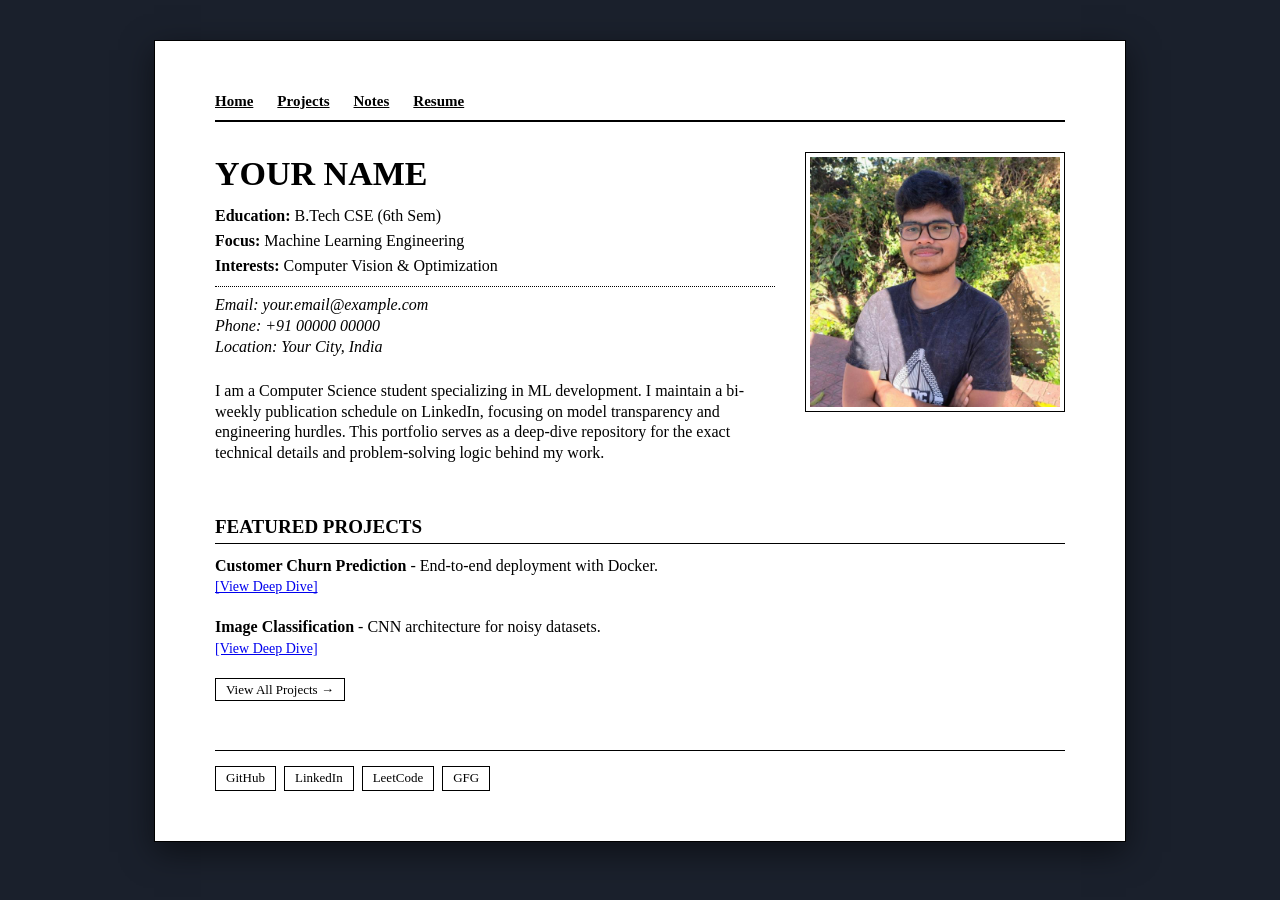
==== index.html @ b0c07762 "Fresh start for academic portfolio" ====
<!DOCTYPE html>
<html lang="en">
<head>
    <meta charset="UTF-8">
    <title>ML Portfolio | Your Name</title>
    <link rel="stylesheet" href="css/style.css">
</head>
<body>
    <div class="page-container">
        <nav>
            <a href="index.html">Home</a>
            <a href="projects.html">Projects</a>
            <a href="notes.html">Notes</a>
            <a href="resume/resume.pdf">Resume</a>
        </nav>

        <header>
            <div class="details-left">
                <h1>Your Name</h1>
                <div class="info-item"><strong>Education:</strong> B.Tech CSE (6th Sem)</div>
                <div class="info-item"><strong>Focus:</strong> Machine Learning Engineering</div>
                <div class="info-item"><strong>Interests:</strong> Computer Vision & Optimization</div>
                
                <div class="contact-info">
                    Email: your.email@example.com <br>
                    Phone: +91 00000 00000 <br>
                    Location: Your City, India
                </div>

                <p class="summary-text">
                    I am a Computer Science student specializing in ML development. I maintain a bi-weekly publication schedule on LinkedIn, focusing on model transparency and engineering hurdles. This portfolio serves as a deep-dive repository for the exact technical details and problem-solving logic behind my work.
                </p>
            </div>
            <img src="images/profile.jpeg" alt="Profile Photo" class="profile-photo">
        </header>

        <section>
            <h2>Featured Projects</h2>
            <div class="project-item">
                <strong>Customer Churn Prediction</strong> - End-to-end deployment with Docker.
                <br><a href="projects/churn.html" style="font-size: 14px;">[View Deep Dive]</a>
            </div>
            <div class="project-item">
                <strong>Image Classification</strong> - CNN architecture for noisy datasets.
                <br><a href="projects/image-cv.html" style="font-size: 14px;">[View Deep Dive]</a>
            </div>
            <a href="projects.html" class="btn">View All Projects →</a>
        </section>

        <footer>
            <a href="#" class="btn">GitHub</a>
            <a href="#" class="btn">LinkedIn</a>
            <a href="#" class="btn">LeetCode</a>
            <a href="#" class="btn">GFG</a>
        </footer>
    </div>
</body>
</html>
---- css/style.css ----
/* --- Academic Documentation Stylesheet --- */
body {
    background-color: #1a202c; /* Slate Navy */
    font-family: "Times New Roman", Times, serif;
    color: #000;
    margin: 0;
    padding: 40px 10px;
    line-height: 1.3;
}

.page-container {
    max-width: 850px;
    margin: 0 auto;
    background-color: #fff; /* The White Paper */
    padding: 50px 60px;
    border: 1px solid #000;
    box-shadow: 0 10px 30px rgba(0,0,0,0.5);
}

/* Navigation */
nav {
    margin-bottom: 30px;
    border-bottom: 2px solid #000;
    padding-bottom: 8px;
}

nav a {
    color: #000;
    text-decoration: underline;
    margin-right: 20px;
    font-weight: bold;
    font-size: 15px;
}

/* Header & Profile */
header {
    display: flex;
    justify-content: space-between;
    align-items: flex-start;
    margin-bottom: 25px;
}

.details-left { flex: 1; padding-right: 30px; }

.details-left h1 {
    font-size: 34px;
    margin: 0 0 10px 0;
    text-transform: uppercase;
}

.info-item { font-size: 16px; margin-bottom: 4px; }

.contact-info {
    margin-top: 10px;
    padding: 8px 0;
    border-top: 1px dotted #000;
    font-style: italic;
}

.summary-text {
    margin-top: 15px;
    font-size: 16px;
    text-align: left;
}

.profile-photo {
    width: 250px;
    height: auto;
    border: 1px solid #000;
    padding: 4px;
    background: #fff;
}

/* Sections */
h2 {
    font-size: 19px;
    font-weight: bold;
    text-transform: uppercase;
    border-bottom: 1px solid #000;
    margin: 35px 0 12px 0;
    padding-bottom: 3px;
}

/* Lists & Grids */
.project-list, .foundation-links {
    list-style: square;
    padding-left: 20px;
}

.project-item { margin-bottom: 20px; }

.foundations-grid {
    display: grid;
    grid-template-columns: 1fr 1fr;
    gap: 25px;
}

.foundation-category h3 {
    font-size: 16px;
    margin: 0 0 8px 0;
    text-decoration: underline;
}

/* Footer Buttons */
footer {
    margin-top: 50px;
    padding-top: 15px;
    border-top: 1px solid #000;
    display: flex;
    flex-wrap: wrap;
    gap: 8px;
}

.btn {
    padding: 3px 10px;
    border: 1px solid #000;
    text-decoration: none;
    color: #000;
    font-size: 13px;
    background: #fff;
}

.btn:hover { background: #000; color: #fff; }

/* Note Specifics */
.note-header { display: flex; justify-content: space-between; align-items: baseline; }
.math-block { background: #f4f4f4; padding: 15px; border-left: 3px solid #000; margin: 20px 0; }

@media (max-width: 700px) {
    header { flex-direction: column-reverse; }
    .profile-photo { width: 100%; margin: 0 0 20px 0; }
    .foundations-grid { grid-template-columns: 1fr; }
}
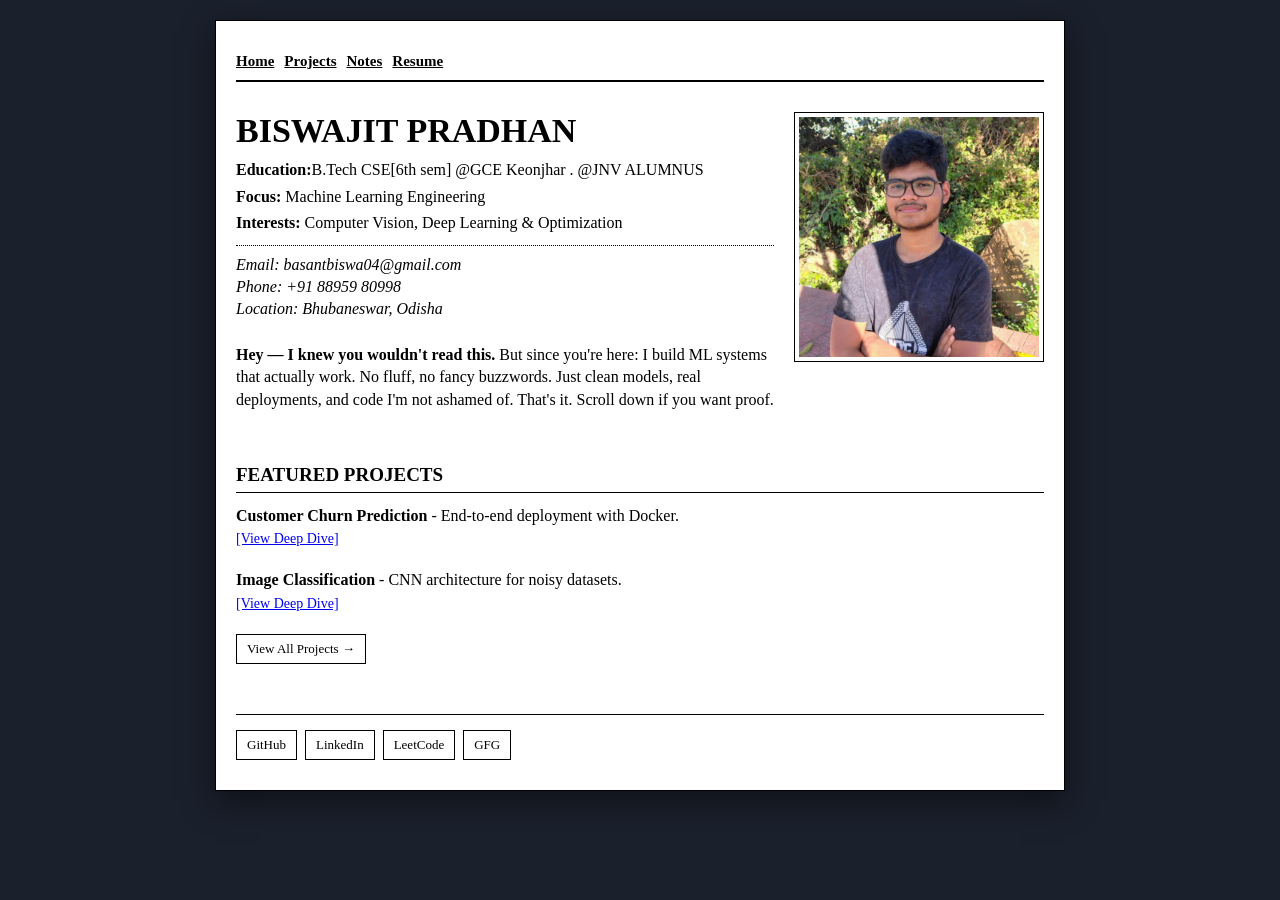
==== commit 00ee0a48: "Updated real data(name,email etc) in pages" ====
--- a/index.html
+++ b/index.html
@@ -2,6 +2,7 @@
 <html lang="en">
 <head>
     <meta charset="UTF-8">
+    <meta name="viewport" content="width=device-width, initial-scale=1.0">
     <title>ML Portfolio | Your Name</title>
     <link rel="stylesheet" href="css/style.css">
 </head>
@@ -16,19 +17,21 @@
 
         <header>
             <div class="details-left">
-                <h1>Your Name</h1>
-                <div class="info-item"><strong>Education:</strong> B.Tech CSE (6th Sem)</div>
+                <h1>Biswajit Pradhan</h1>
+                <div class="info-item"><strong>Education:</strong>B.Tech CSE[6th sem] @GCE Keonjhar . @JNV ALUMNUS</div>
                 <div class="info-item"><strong>Focus:</strong> Machine Learning Engineering</div>
-                <div class="info-item"><strong>Interests:</strong> Computer Vision & Optimization</div>
+                <div class="info-item"><strong>Interests:</strong> Computer Vision, Deep Learning & Optimization</div>
                 
                 <div class="contact-info">
-                    Email: your.email@example.com <br>
-                    Phone: +91 00000 00000 <br>
-                    Location: Your City, India
+                    Email: basantbiswa04@gmail.com <br>
+                    Phone: +91 88959 80998 <br>
+                    Location: Bhubaneswar, Odisha
                 </div>
 
                 <p class="summary-text">
-                    I am a Computer Science student specializing in ML development. I maintain a bi-weekly publication schedule on LinkedIn, focusing on model transparency and engineering hurdles. This portfolio serves as a deep-dive repository for the exact technical details and problem-solving logic behind my work.
+                <b>Hey — I knew you wouldn't read this.</b>
+But since you're here: I build ML systems that actually work. No fluff, no fancy buzzwords. Just clean models, real deployments, and code I'm not ashamed of.
+That's it. Scroll down if you want proof.
                 </p>
             </div>
             <img src="images/profile.jpeg" alt="Profile Photo" class="profile-photo">
@@ -48,10 +51,10 @@
         </section>
 
         <footer>
-            <a href="#" class="btn">GitHub</a>
-            <a href="#" class="btn">LinkedIn</a>
-            <a href="#" class="btn">LeetCode</a>
-            <a href="#" class="btn">GFG</a>
+            <a href="https://github.com/biswapulan" class="btn">GitHub</a>
+            <a href="https://www.linkedin.com/in/biswajit-pradhan-ab66971b9/" class="btn">LinkedIn</a>
+            <a href="https://leetcode.com/u/biswapulan/" class="btn">LeetCode</a>
+            <a href="https://www.geeksforgeeks.org/profile/basantbte6x" class="btn">GFG</a>
         </footer>
     </div>
 </body>
--- a/css/style.css
+++ b/css/style.css
@@ -1,20 +1,29 @@
 /* --- Academic Documentation Stylesheet --- */
+
+/* 1. Reset & Viewport Fix */
+* {
+    box-sizing: border-box; /* Crucial: Prevents padding from breaking the screen width */
+}
+
 body {
     background-color: #1a202c; /* Slate Navy */
     font-family: "Times New Roman", Times, serif;
     color: #000;
     margin: 0;
-    padding: 40px 10px;
-    line-height: 1.3;
+    padding: 20px 0; /* Reduced top/bottom padding for mobile */
+    line-height: 1.4;
 }
 
+/* 2. Responsive Paper Container */
 .page-container {
-    max-width: 850px;
+    width: 95%;           /* Essential for mobile */
+    max-width: 850px;     /* Desktop constraint */
     margin: 0 auto;
     background-color: #fff; /* The White Paper */
-    padding: 50px 60px;
+    padding: 30px 20px;   /* Dynamic padding */
     border: 1px solid #000;
     box-shadow: 0 10px 30px rgba(0,0,0,0.5);
+    word-wrap: break-word; /* Prevents long text from overflowing */
 }
 
 /* Navigation */
@@ -22,12 +31,14 @@
     margin-bottom: 30px;
     border-bottom: 2px solid #000;
     padding-bottom: 8px;
+    display: flex;
+    flex-wrap: wrap;      /* Wraps links if they don't fit */
+    gap: 10px;
 }
 
 nav a {
     color: #000;
     text-decoration: underline;
-    margin-right: 20px;
     font-weight: bold;
     font-size: 15px;
 }
@@ -35,17 +46,22 @@
 /* Header & Profile */
 header {
     display: flex;
+    flex-direction: row;  /* Side by side on Desktop */
     justify-content: space-between;
     align-items: flex-start;
     margin-bottom: 25px;
+    gap: 20px;
 }
 
-.details-left { flex: 1; padding-right: 30px; }
+.details-left { 
+    flex: 1; 
+}
 
 .details-left h1 {
-    font-size: 34px;
+    font-size: clamp(24px, 5vw, 34px); /* Scales font size based on screen width */
     margin: 0 0 10px 0;
     text-transform: uppercase;
+    line-height: 1.1;
 }
 
 .info-item { font-size: 16px; margin-bottom: 4px; }
@@ -55,6 +71,7 @@
     padding: 8px 0;
     border-top: 1px dotted #000;
     font-style: italic;
+    word-break: break-all; /* Keeps long emails from breaking the layout */
 }
 
 .summary-text {
@@ -112,22 +129,54 @@
 }
 
 .btn {
-    padding: 3px 10px;
+    padding: 5px 10px;
     border: 1px solid #000;
     text-decoration: none;
     color: #000;
     font-size: 13px;
     background: #fff;
+    display: inline-block;
 }
 
 .btn:hover { background: #000; color: #fff; }
 
-/* Note Specifics */
-.note-header { display: flex; justify-content: space-between; align-items: baseline; }
-.math-block { background: #f4f4f4; padding: 15px; border-left: 3px solid #000; margin: 20px 0; }
+/* Note Specifics & Math */
+.math-block { 
+    background: #f4f4f4; 
+    padding: 15px; 
+    border-left: 3px solid #000; 
+    margin: 20px 0; 
+    overflow-x: auto; /* Allows horizontal scroll for long equations without breaking site */
+}
 
+/* --- MOBILE SPECIFIC OVERRIDES --- */
 @media (max-width: 700px) {
-    header { flex-direction: column-reverse; }
-    .profile-photo { width: 100%; margin: 0 0 20px 0; }
-    .foundations-grid { grid-template-columns: 1fr; }
+    .page-container {
+        padding: 30px 15px; /* Thinner margins on phone */
+    }
+
+    header { 
+        flex-direction: column-reverse; /* Photo moves to top on mobile */
+        align-items: center;
+        text-align: center;
+    }
+
+    .details-left {
+        padding-right: 0;
+        width: 100%;
+    }
+
+    .profile-photo { 
+        width: 100%; 
+        max-width: 300px; /* Prevents photo from getting too huge on tablets */
+        margin: 0 0 20px 0; 
+    }
+
+    .foundations-grid { 
+        grid-template-columns: 1fr; /* Stacks categories vertically */
+    }
+
+    .contact-info {
+        text-align: center;
+    }
 }
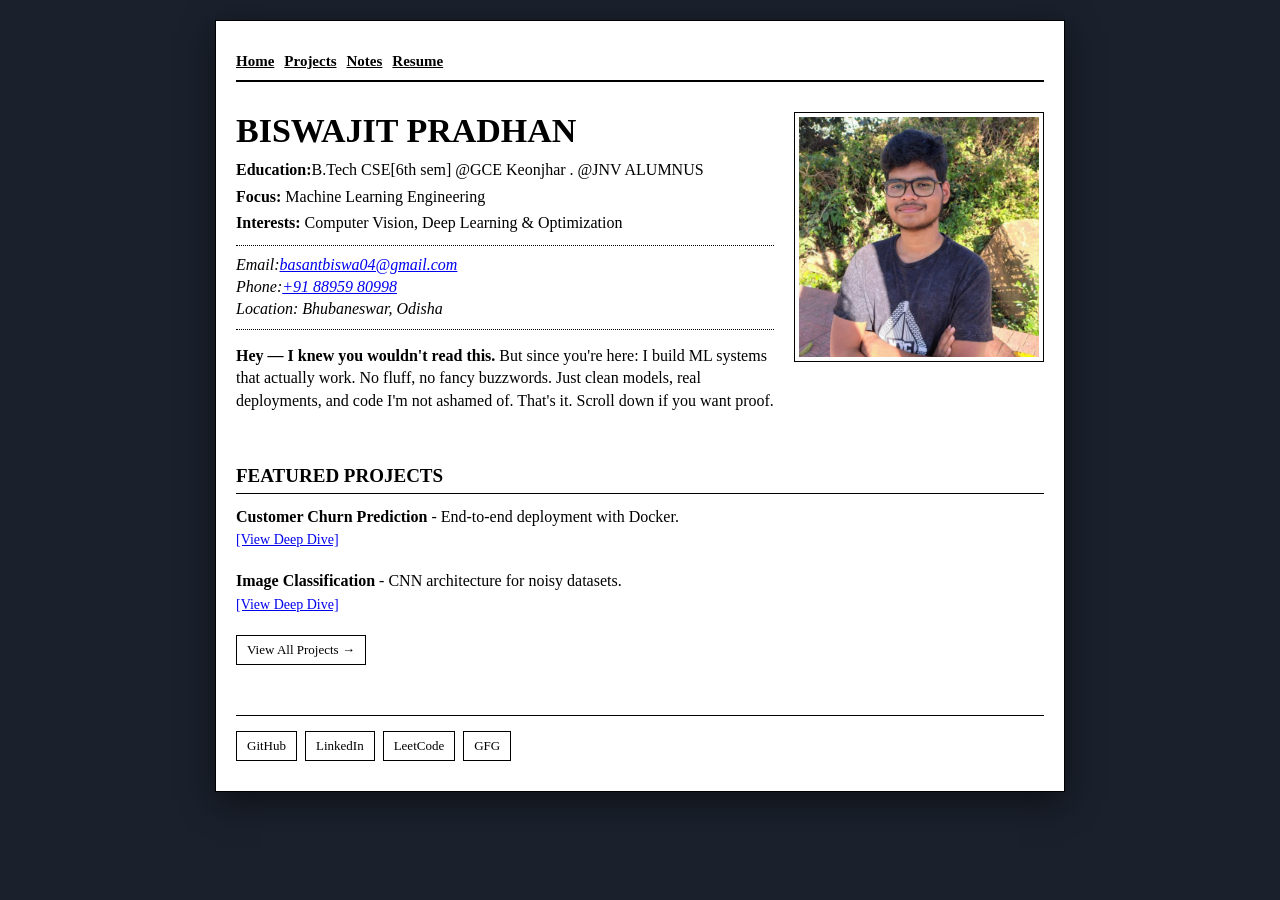
==== commit b5d5a512: "Highlighted the contact info" ====
--- a/index.html
+++ b/index.html
@@ -23,8 +23,8 @@
                 <div class="info-item"><strong>Interests:</strong> Computer Vision, Deep Learning & Optimization</div>
                 
                 <div class="contact-info">
-                    Email: basantbiswa04@gmail.com <br>
-                    Phone: +91 88959 80998 <br>
+                    Email:<a href="mailto:basantbiswa04@gmail.com">basantbiswa04@gmail.com</a> <br>
+                    Phone:<a href="tel:+918895980998">+91 88959 80998</a> <br>
                     Location: Bhubaneswar, Odisha
                 </div>
 
--- a/css/style.css
+++ b/css/style.css
@@ -70,6 +70,7 @@
     margin-top: 10px;
     padding: 8px 0;
     border-top: 1px dotted #000;
+    border-bottom: 1px dotted #000;
     font-style: italic;
     word-break: break-all; /* Keeps long emails from breaking the layout */
 }
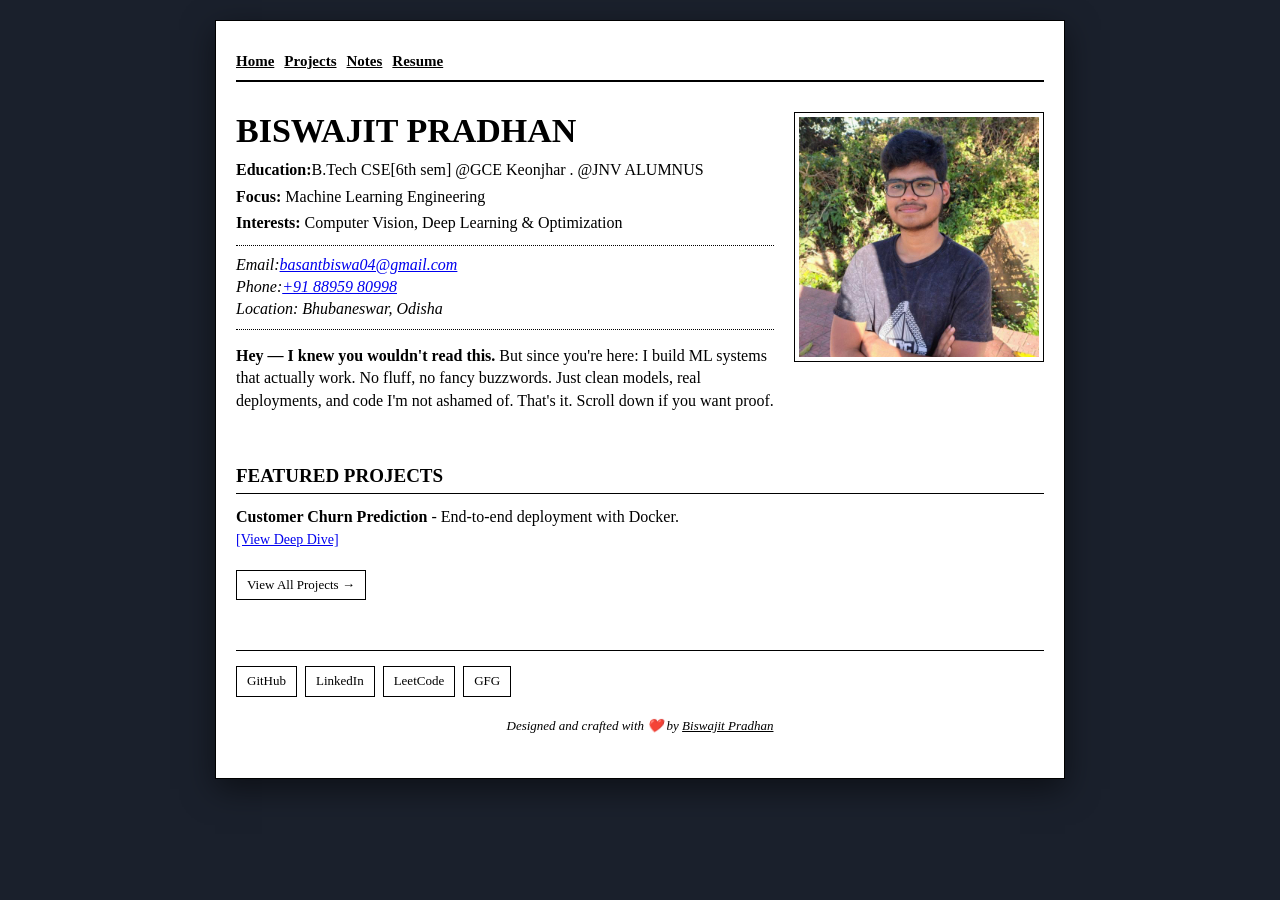
==== commit e340a106: "Uploaded the chur prediction details" ====
--- a/index.html
+++ b/index.html
@@ -43,10 +43,10 @@
                 <strong>Customer Churn Prediction</strong> - End-to-end deployment with Docker.
                 <br><a href="projects/churn.html" style="font-size: 14px;">[View Deep Dive]</a>
             </div>
-            <div class="project-item">
-                <strong>Image Classification</strong> - CNN architecture for noisy datasets.
-                <br><a href="projects/image-cv.html" style="font-size: 14px;">[View Deep Dive]</a>
-            </div>
+            <!-- <div class="project-item">
+                <strong>Image Classification (Deployment Ongoing)</strong> - CNN architecture for noisy datasets.
+                <br><a href="/404.html" style="font-size: 14px;">[View Deep Dive]</a>
+            </div> -->
             <a href="projects.html" class="btn">View All Projects →</a>
         </section>
 
@@ -56,6 +56,9 @@
             <a href="https://leetcode.com/u/biswapulan/" class="btn">LeetCode</a>
             <a href="https://www.geeksforgeeks.org/profile/basantbte6x" class="btn">GFG</a>
         </footer>
+        <p class="page-credit">
+            Designed and crafted with ❤️ by <a href="../index.html">Biswajit Pradhan</a>
+        </p>
     </div>
 </body>
 </html>
--- a/css/style.css
+++ b/css/style.css
@@ -2,28 +2,28 @@
 
 /* 1. Reset & Viewport Fix */
 * {
-    box-sizing: border-box; /* Crucial: Prevents padding from breaking the screen width */
+    box-sizing: border-box;
 }
 
 body {
-    background-color: #1a202c; /* Slate Navy */
+    background-color: #1a202c;
     font-family: "Times New Roman", Times, serif;
     color: #000;
     margin: 0;
-    padding: 20px 0; /* Reduced top/bottom padding for mobile */
+    padding: 20px 0;
     line-height: 1.4;
 }
 
 /* 2. Responsive Paper Container */
 .page-container {
-    width: 95%;           /* Essential for mobile */
-    max-width: 850px;     /* Desktop constraint */
+    width: 95%;
+    max-width: 850px;
     margin: 0 auto;
-    background-color: #fff; /* The White Paper */
-    padding: 30px 20px;   /* Dynamic padding */
+    background-color: #fff;
+    padding: 30px 20px;
     border: 1px solid #000;
     box-shadow: 0 10px 30px rgba(0,0,0,0.5);
-    word-wrap: break-word; /* Prevents long text from overflowing */
+    word-wrap: break-word;
 }
 
 /* Navigation */
@@ -32,7 +32,7 @@
     border-bottom: 2px solid #000;
     padding-bottom: 8px;
     display: flex;
-    flex-wrap: wrap;      /* Wraps links if they don't fit */
+    flex-wrap: wrap;
     gap: 10px;
 }
 
@@ -46,7 +46,7 @@
 /* Header & Profile */
 header {
     display: flex;
-    flex-direction: row;  /* Side by side on Desktop */
+    flex-direction: row;
     justify-content: space-between;
     align-items: flex-start;
     margin-bottom: 25px;
@@ -58,7 +58,7 @@
 }
 
 .details-left h1 {
-    font-size: clamp(24px, 5vw, 34px); /* Scales font size based on screen width */
+    font-size: clamp(24px, 5vw, 34px);
     margin: 0 0 10px 0;
     text-transform: uppercase;
     line-height: 1.1;
@@ -72,7 +72,7 @@
     border-top: 1px dotted #000;
     border-bottom: 1px dotted #000;
     font-style: italic;
-    word-break: break-all; /* Keeps long emails from breaking the layout */
+    word-break: break-all;
 }
 
 .summary-text {
@@ -147,17 +147,222 @@
     padding: 15px; 
     border-left: 3px solid #000; 
     margin: 20px 0; 
-    overflow-x: auto; /* Allows horizontal scroll for long equations without breaking site */
+    overflow-x: auto;
+}
+
+/* Page Credit */
+.page-credit {
+    text-align: center;
+    margin-top: 20px;
+    font-size: 13px;
+    font-style: italic;
+}
+
+.page-credit a {
+    color: #000;
+}
+
+
+/* =============================================
+   Announcement Banner
+   ============================================= */
+#announcement-banner {
+    width: 100%;
+    background-color: #fff;
+    color: #000;
+    font-family: "Times New Roman", Times, serif;
+    font-size: 14px;
+    transform: translateY(-100%);
+    transition: transform 0.4s ease;
+    position: sticky;
+    top: 0;
+    z-index: 999;
+    border-bottom: 2px solid #000;
+    box-shadow: 0 2px 8px rgba(0,0,0,0.4);
+}
+
+#announcement-banner.banner-visible {
+    transform: translateY(0);
+}
+
+#announcement-banner.banner-hidden {
+    transform: translateY(-100%);
+}
+
+.banner-inner {
+    max-width: 850px;
+    margin: 0 auto;
+    padding: 10px 20px;
+    display: flex;
+    align-items: center;
+    justify-content: space-between;
+    gap: 15px;
+}
+
+.banner-text {
+    flex: 1;
+    line-height: 1.5;
+}
+
+.banner-link {
+    color: #000;
+    text-decoration: underline;
+    font-weight: bold;
+    margin: 0 4px;
+}
+
+.banner-link:hover {
+    color: #555;
+}
+
+.banner-close {
+    background: none;
+    border: 1px solid #000;
+    color: #000;
+    font-size: 12px;
+    cursor: pointer;
+    padding: 2px 7px;
+    font-family: "Times New Roman", Times, serif;
+    flex-shrink: 0;
+}
+
+.banner-close:hover {
+    background: #000;
+    color: #fff;
+}
+
+@media (max-width: 700px) {
+    .banner-inner {
+        padding: 10px 15px;
+        font-size: 13px;
+    }
+}
+
+/* =============================================
+   Search Bar
+   ============================================= */
+.search-wrapper {
+    position: relative;
+    margin: 0 0 25px 0;
+}
+
+.notes-search {
+    width: 100%;
+    padding: 7px 32px 7px 10px;
+    border: 1px solid #000;
+    font-family: "Times New Roman", Times, serif;
+    font-size: 15px;
+    background: #fff;
+    color: #000;
+    outline: none;
+}
+
+.notes-search::placeholder {
+    color: #888;
+    font-style: italic;
+}
+
+.notes-search:focus {
+    border-width: 2px;
+}
+
+.search-clear {
+    position: absolute;
+    right: 9px;
+    top: 50%;
+    transform: translateY(-50%);
+    font-size: 13px;
+    cursor: pointer;
+    color: #555;
+    display: none;
+    user-select: none;
+}
+
+.search-clear:hover {
+    color: #000;
+}
+
+/* No results message */
+.no-results {
+    font-style: italic;
+    font-size: 15px;
+    color: #555;
+    margin: 0 0 20px 0;
+}
+
+/* Search highlight on matching links */
+a.search-highlight {
+    background: #f0f0a8;
+    padding: 1px 2px;
+}
+
+/* =============================================
+   Notes Table
+   ============================================= */
+.notes-table {
+    width: 100%;
+    border-collapse: collapse;
+    margin: 20px 0;
+    font-size: 15px;
+}
+
+.notes-table th,
+.notes-table td {
+    border: 1px solid #000;
+    padding: 9px 12px;
+    text-align: left;
+    vertical-align: top;
+}
+
+.notes-table thead tr {
+    background-color: #000;
+    color: #fff;
+}
+
+.notes-table tbody tr:nth-child(even) {
+    background-color: #f7f7f7;
+}
+
+@media (max-width: 700px) {
+    .notes-table {
+        display: block;
+        overflow-x: auto;
+    }
+}
+
+/* =============================================
+   Per-Category Show More / Show Less
+   ============================================= */
+.subtopic-hidden {
+    display: none;
+}
+
+.btn-show-more {
+    display: inline-block;
+    margin-top: 8px;
+    padding: 3px 10px;
+    border: 1px solid #000;
+    font-family: "Times New Roman", Times, serif;
+    font-size: 13px;
+    background: #fff;
+    color: #000;
+    cursor: pointer;
+    letter-spacing: 0.3px;
+}
+
+.btn-show-more:hover {
+    background: #000;
+    color: #fff;
 }
 
 /* --- MOBILE SPECIFIC OVERRIDES --- */
 @media (max-width: 700px) {
     .page-container {
-        padding: 30px 15px; /* Thinner margins on phone */
+        padding: 30px 15px;
     }
 
     header { 
-        flex-direction: column-reverse; /* Photo moves to top on mobile */
+        flex-direction: column-reverse;
         align-items: center;
         text-align: center;
     }
@@ -169,12 +374,12 @@
 
     .profile-photo { 
         width: 100%; 
-        max-width: 300px; /* Prevents photo from getting too huge on tablets */
+        max-width: 300px;
         margin: 0 0 20px 0; 
     }
 
     .foundations-grid { 
-        grid-template-columns: 1fr; /* Stacks categories vertically */
+        grid-template-columns: 1fr;
     }
 
     .contact-info {
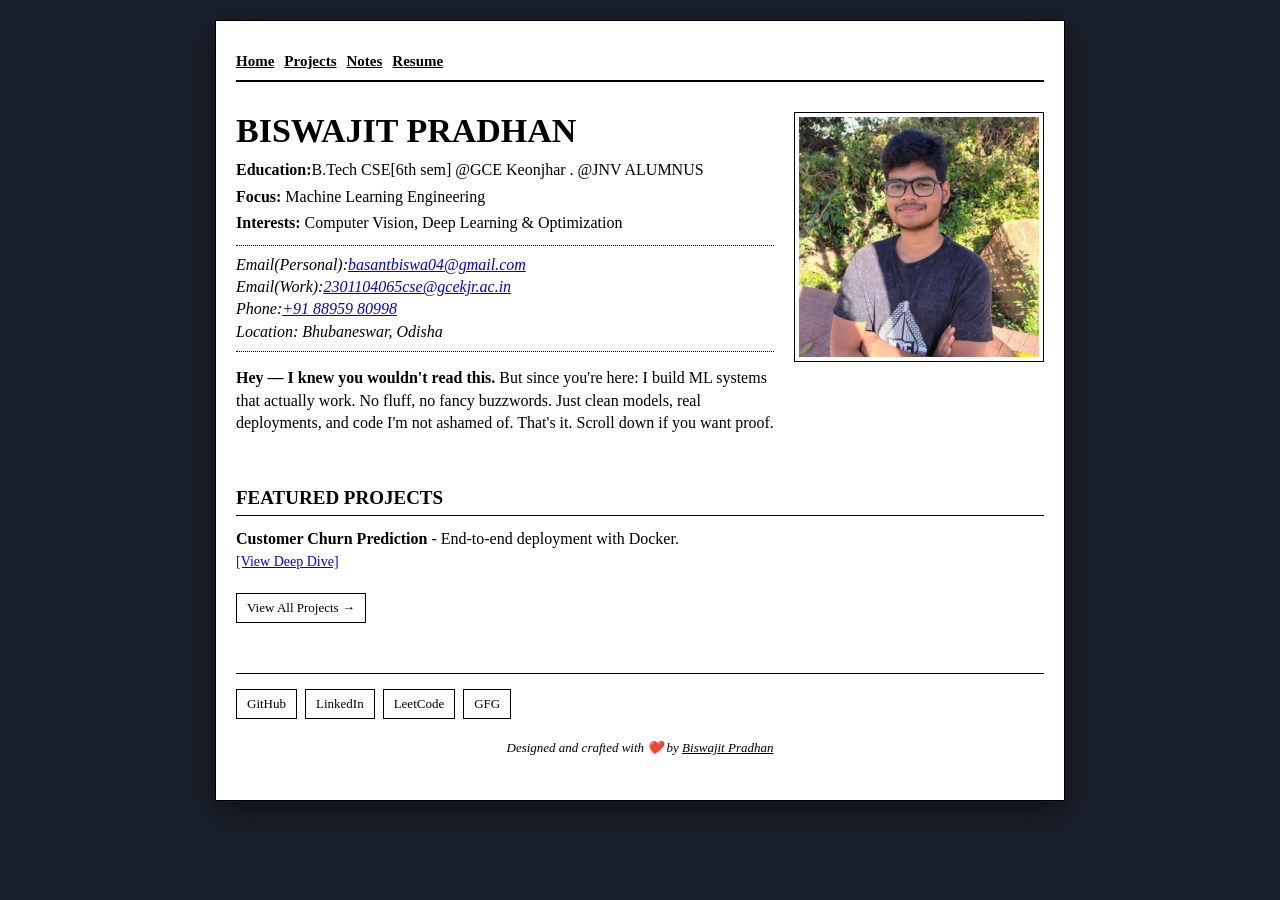
==== commit e6643904: "Adding Work mail" ====
--- a/index.html
+++ b/index.html
@@ -23,7 +23,8 @@
                 <div class="info-item"><strong>Interests:</strong> Computer Vision, Deep Learning & Optimization</div>
                 
                 <div class="contact-info">
-                    Email:<a href="mailto:basantbiswa04@gmail.com">basantbiswa04@gmail.com</a> <br>
+                    Email(Personal):<a href="mailto:basantbiswa04@gmail.com">basantbiswa04@gmail.com</a> <br>
+                    Email(Work):<a href="mailto:2301104065cse@gcekjr.ac.in">2301104065cse@gcekjr.ac.in</a> <br>
                     Phone:<a href="tel:+918895980998">+91 88959 80998</a> <br>
                     Location: Bhubaneswar, Odisha
                 </div>
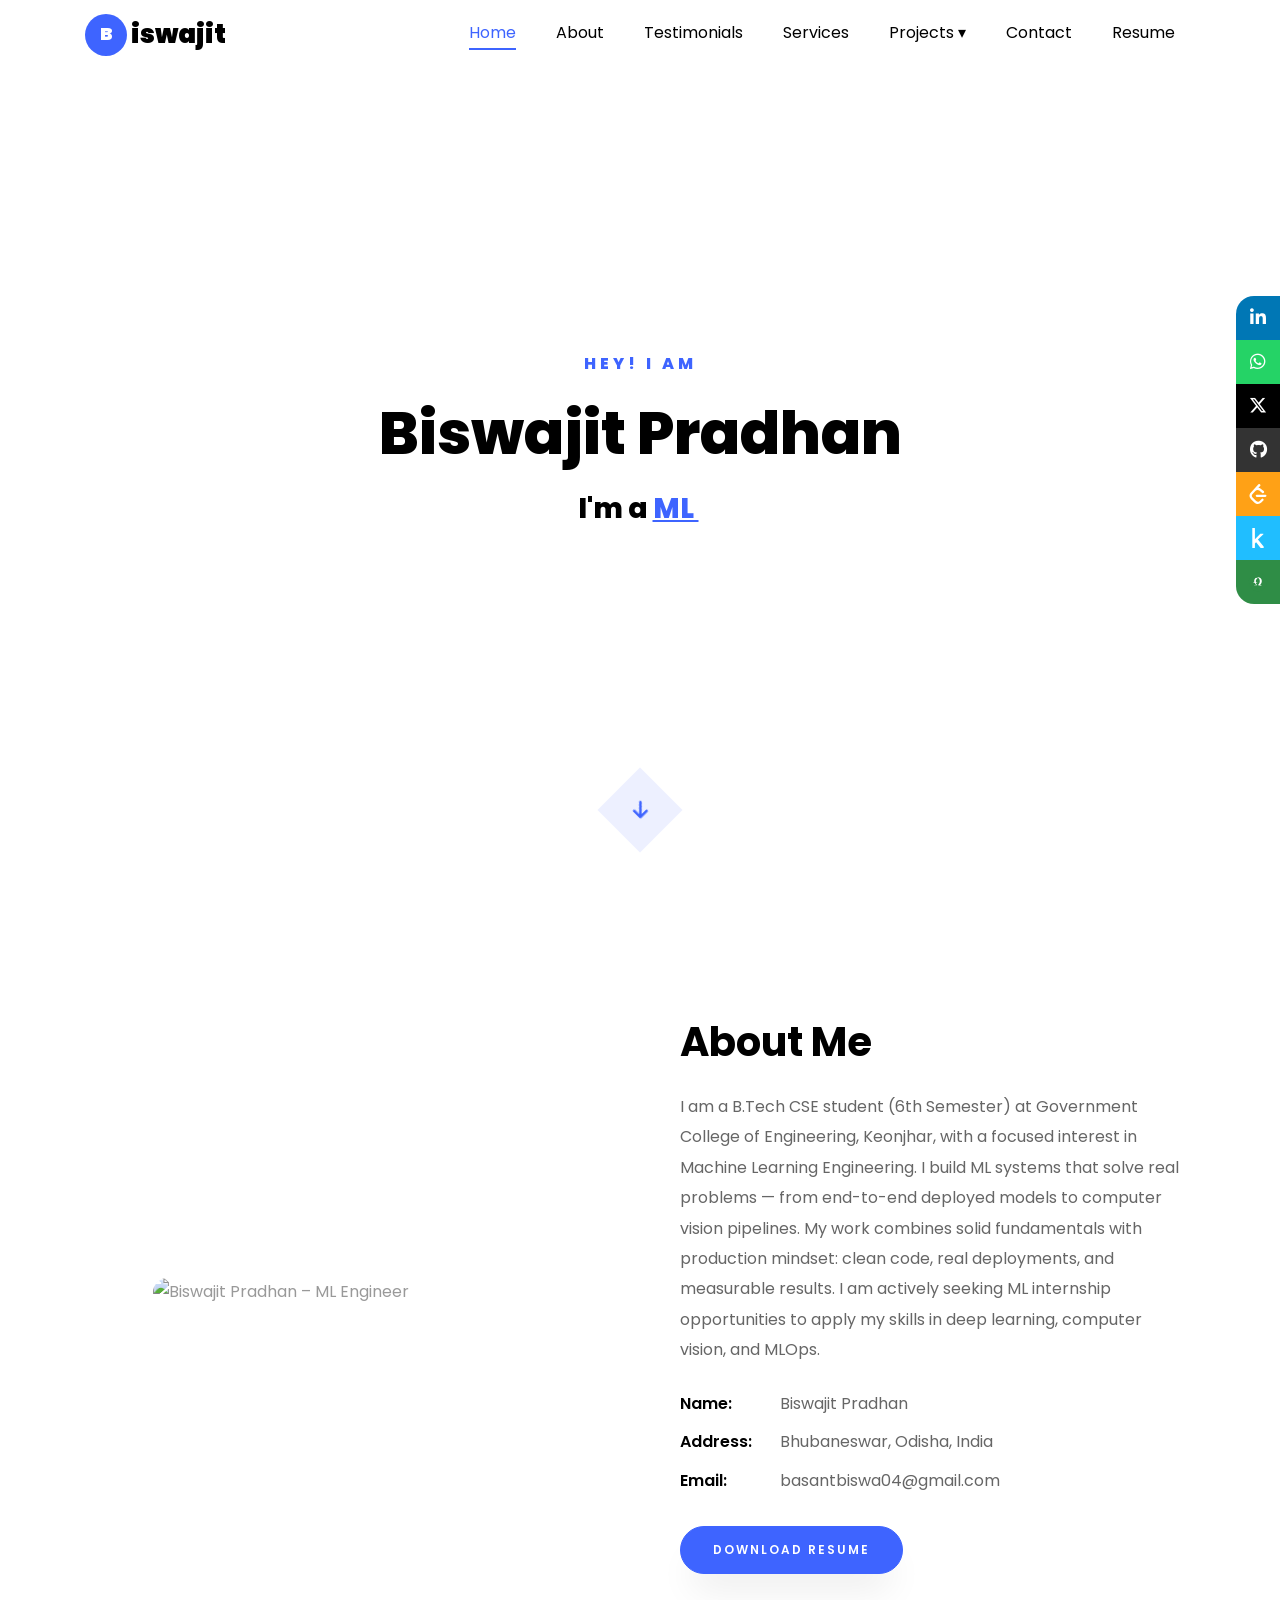
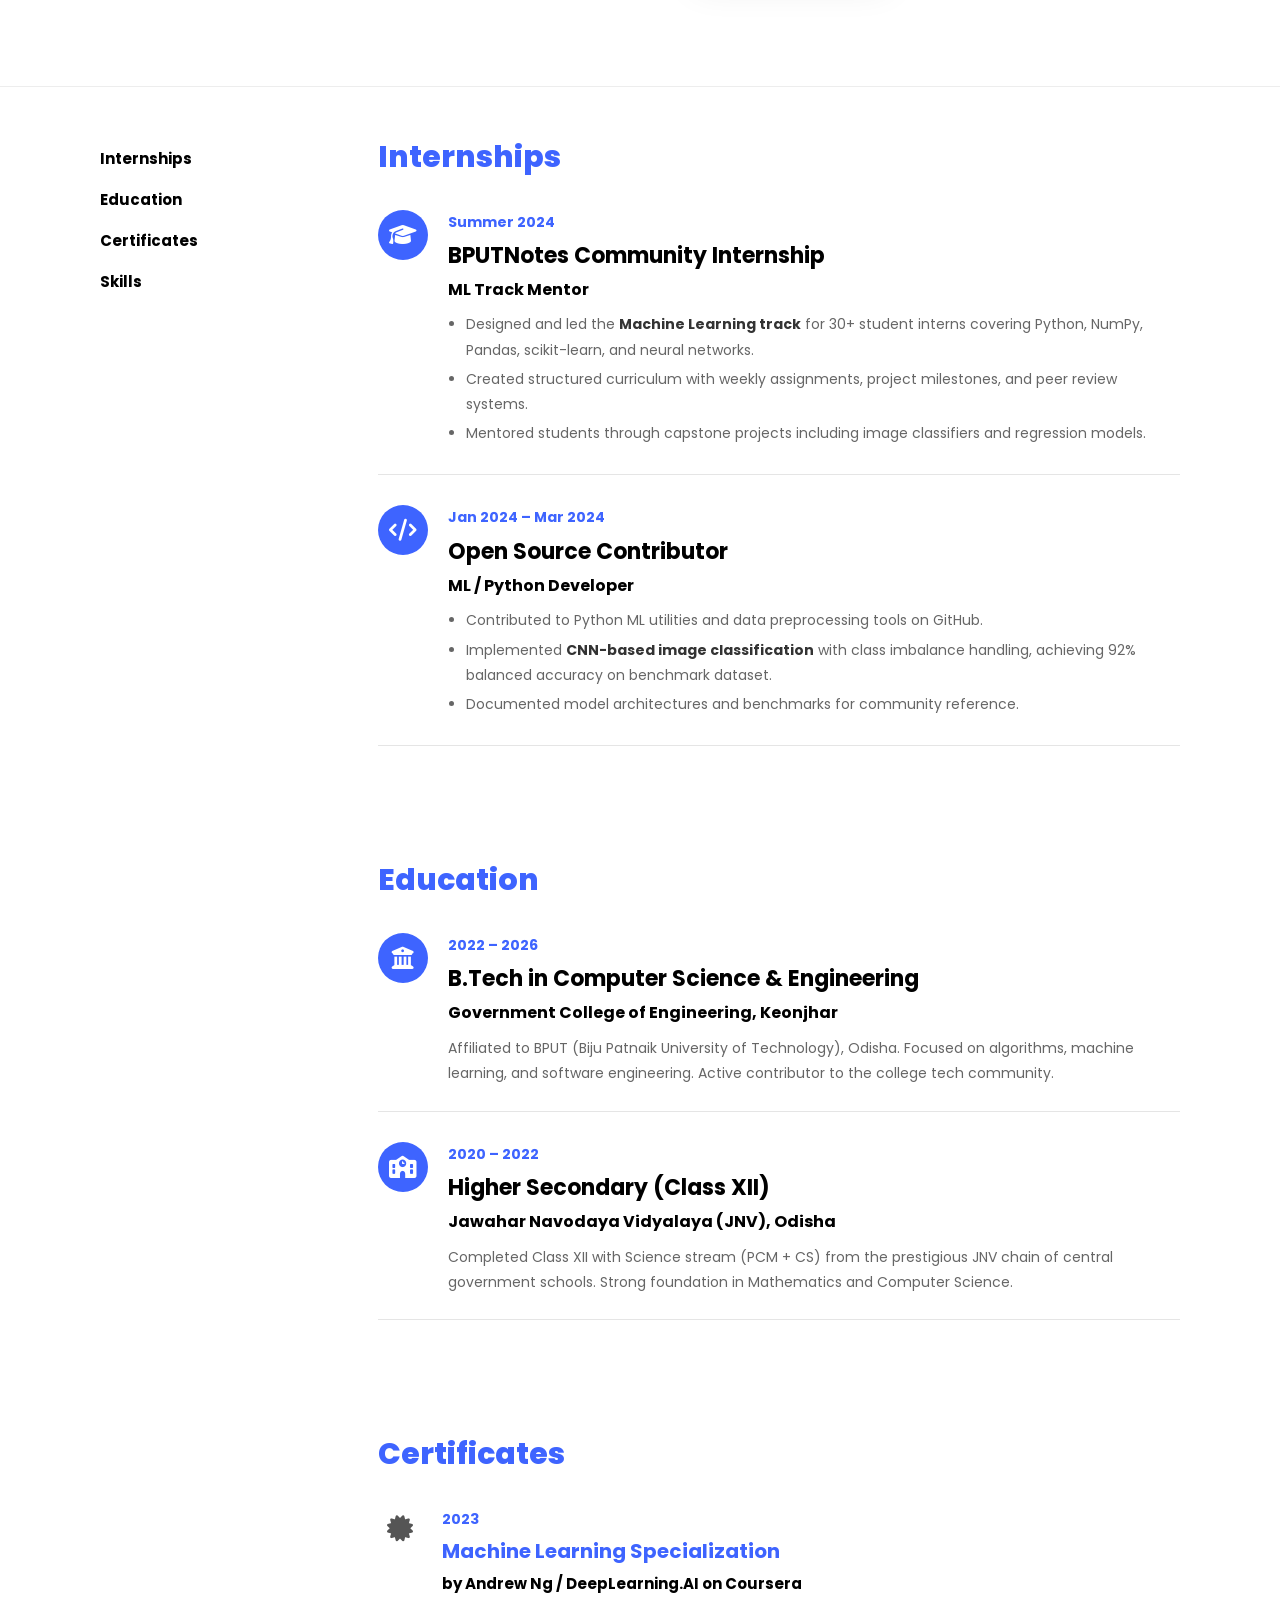
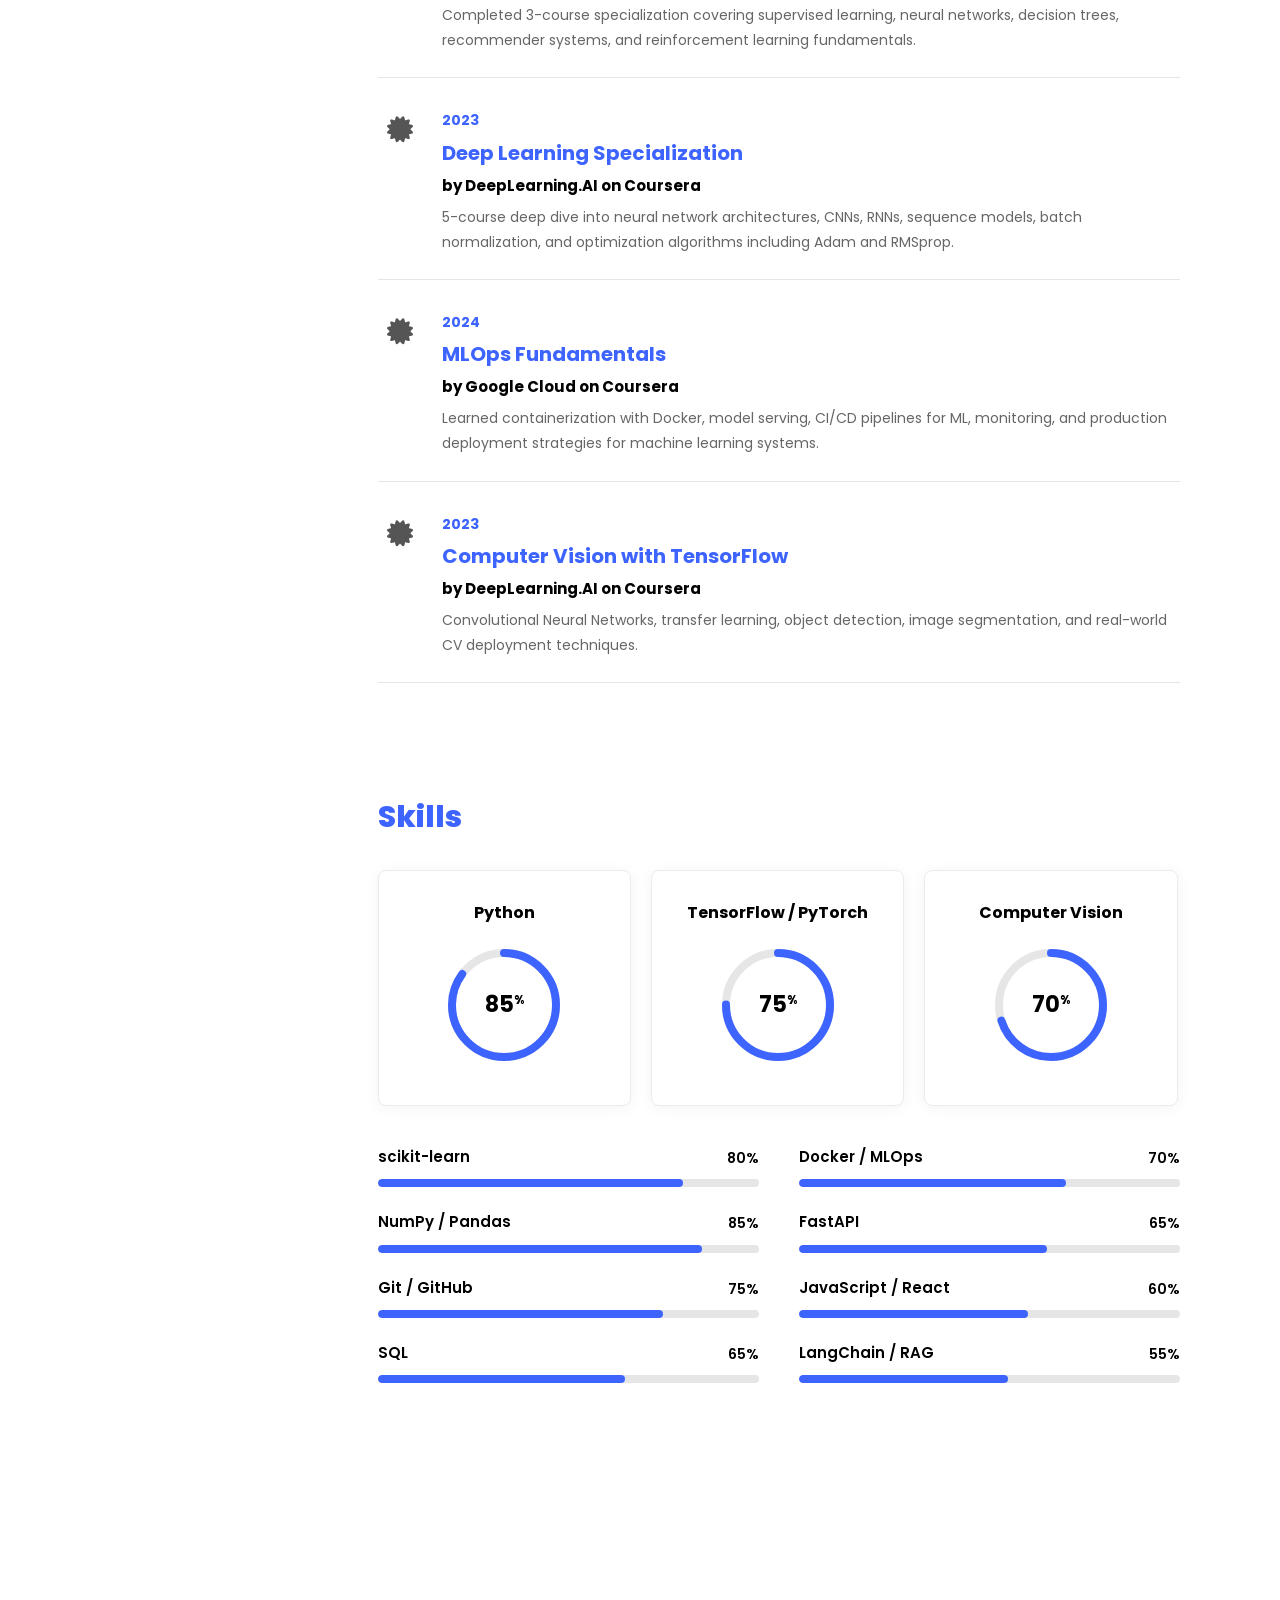
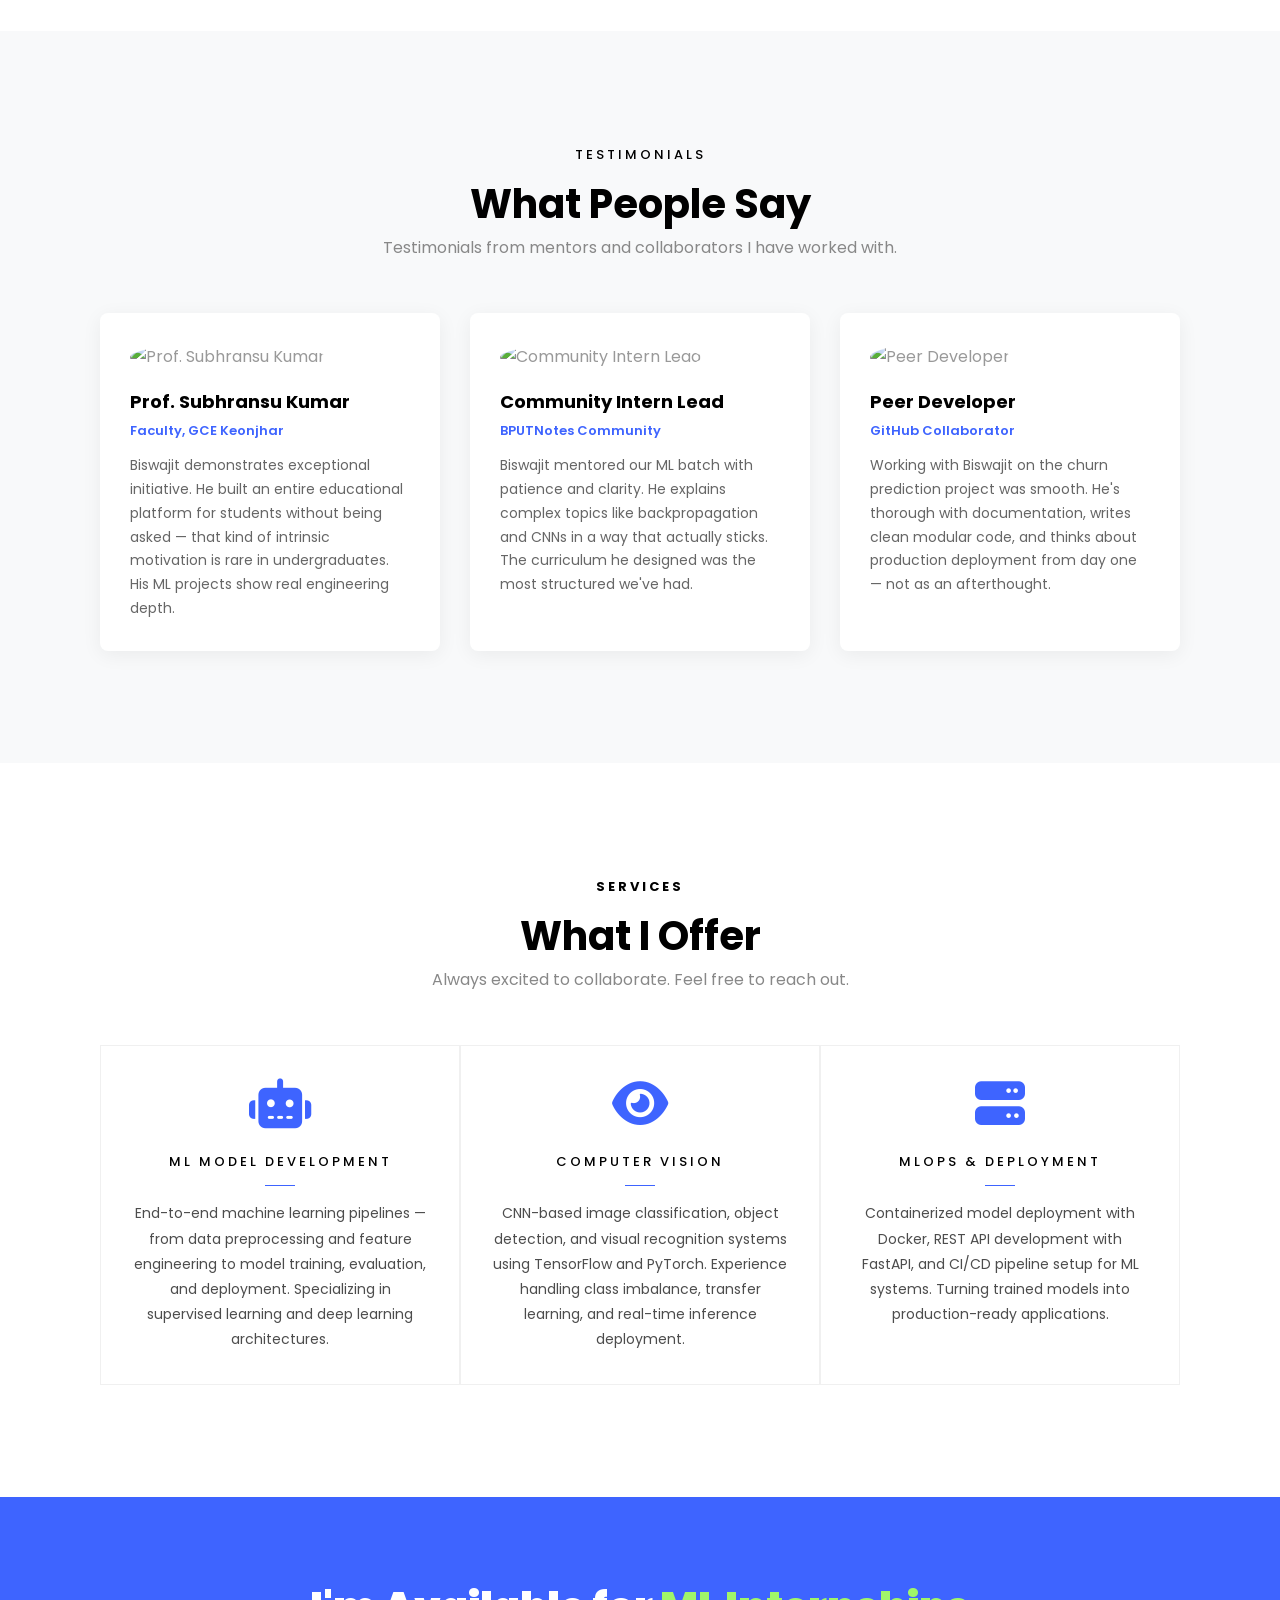
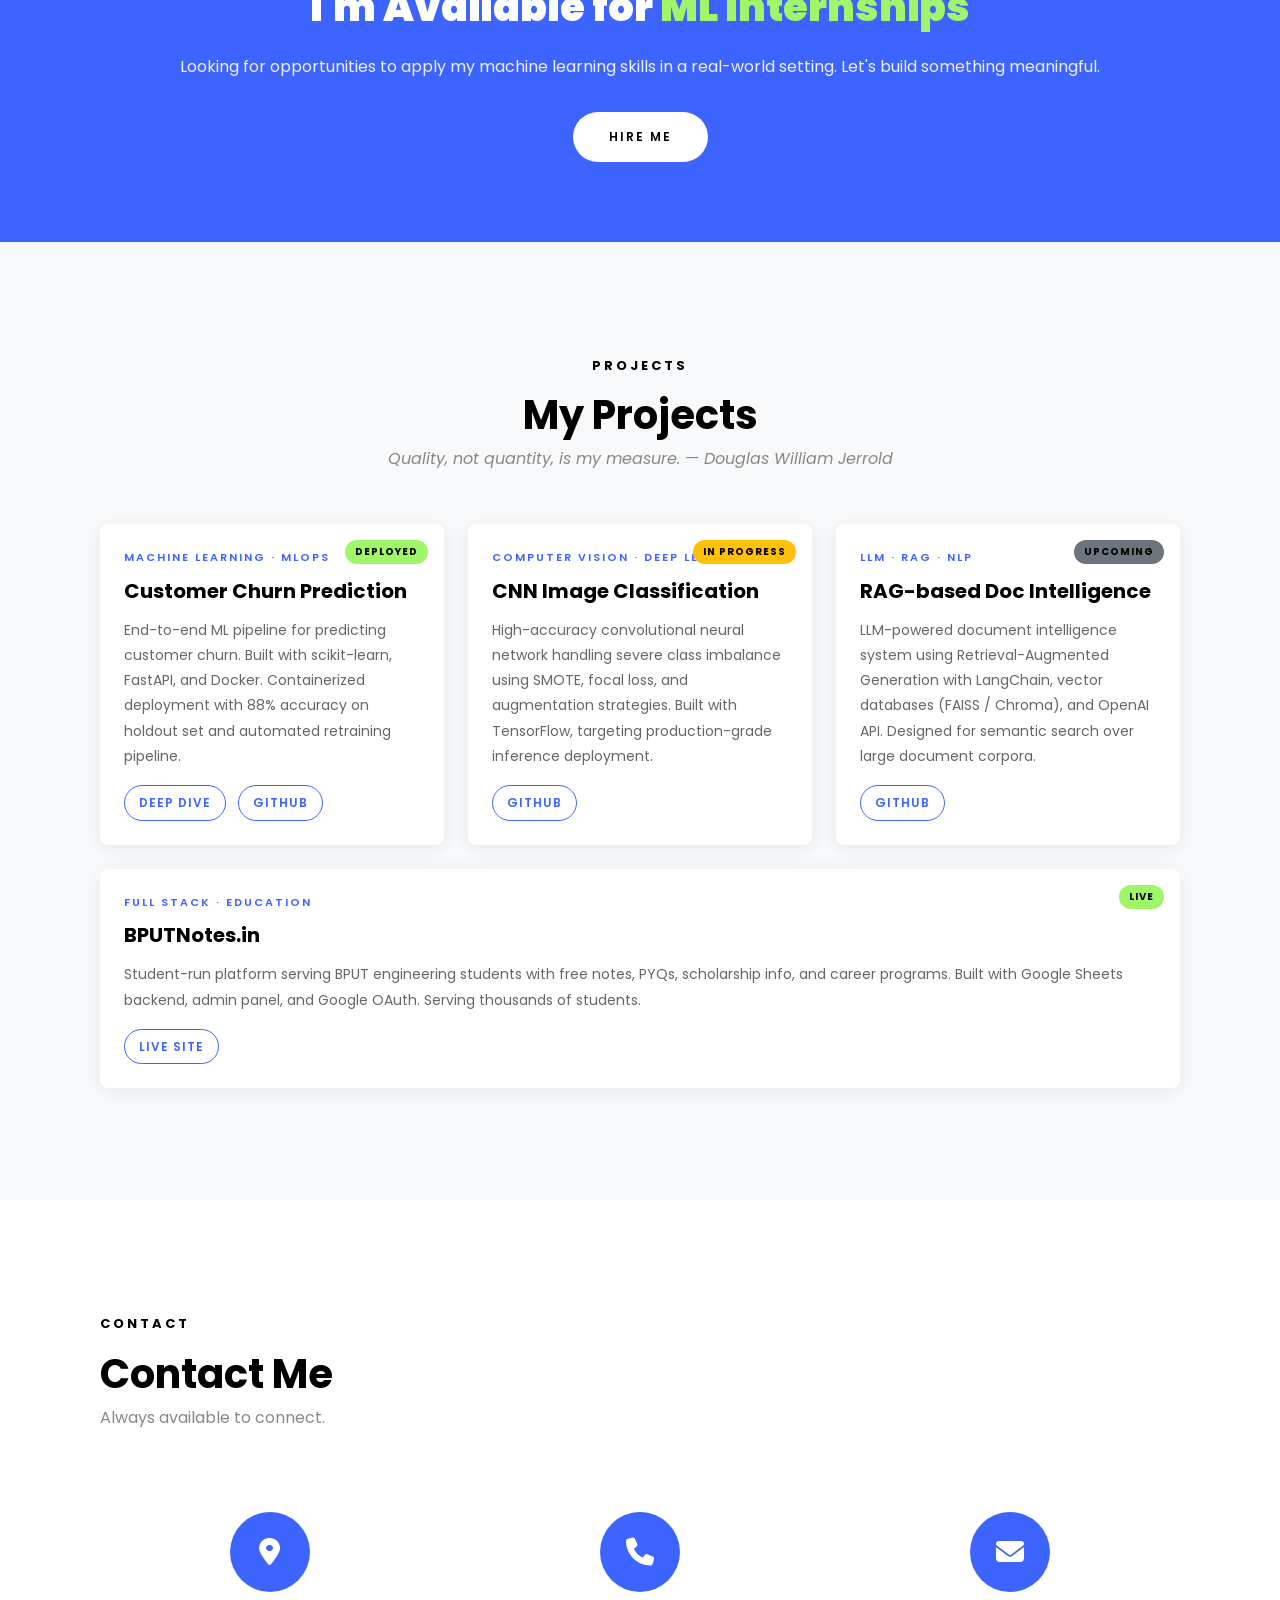
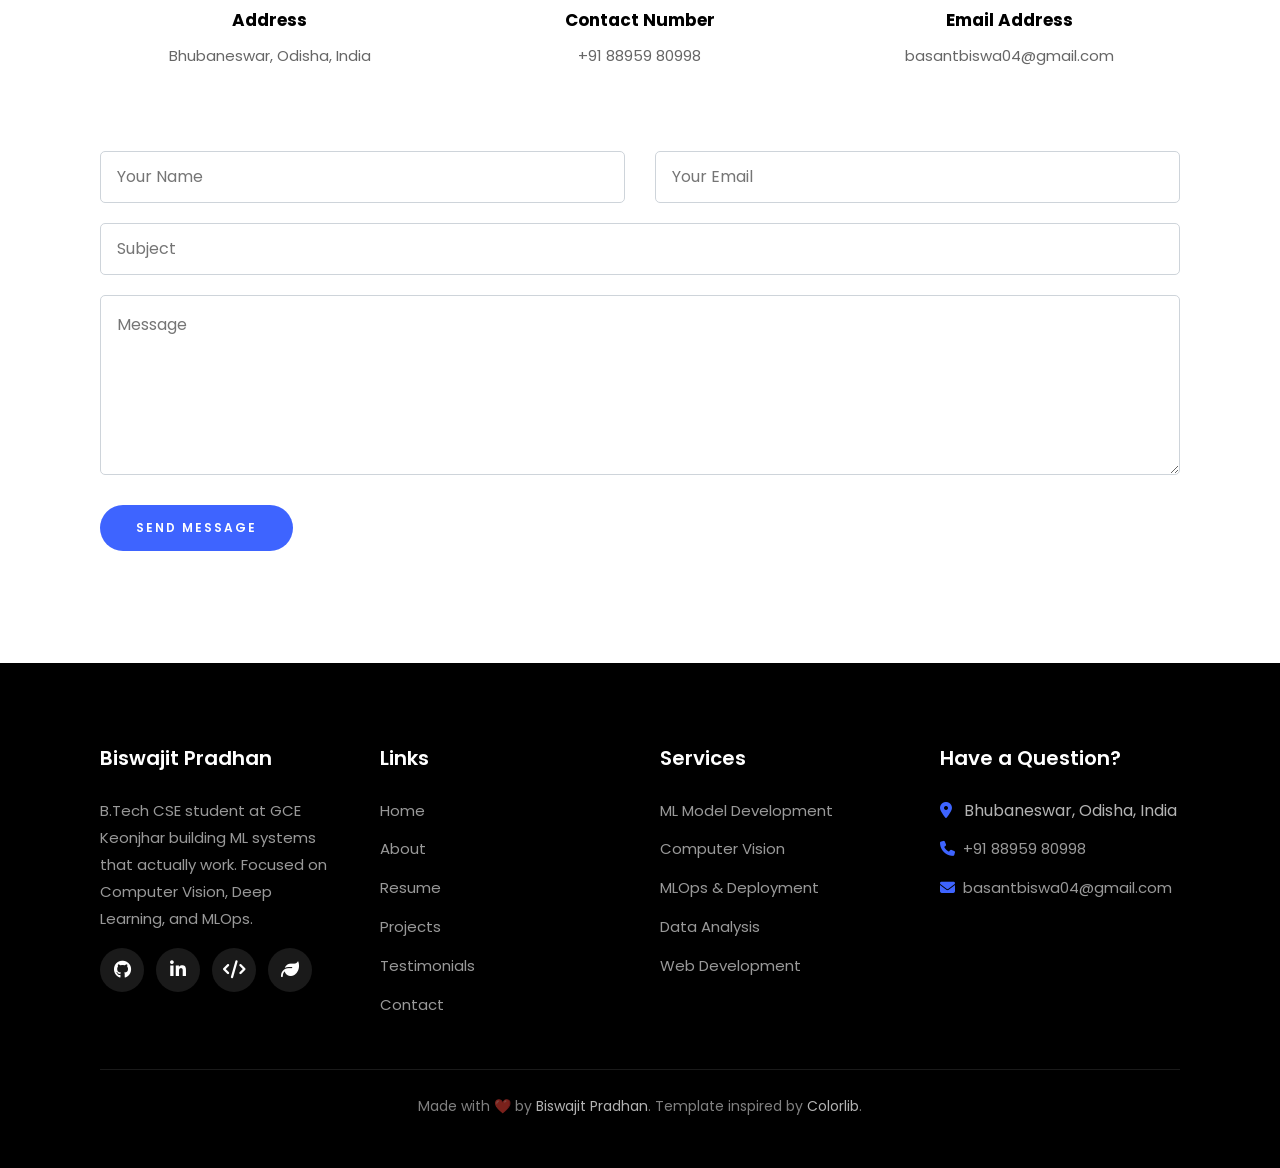
==== commit 28b146ee: "update ui" ====
--- a/index.html
+++ b/index.html
@@ -1,65 +1,1487 @@
 <!DOCTYPE html>
 <html lang="en">
 <head>
-    <meta charset="UTF-8">
-    <meta name="viewport" content="width=device-width, initial-scale=1.0">
-    <title>ML Portfolio | Your Name</title>
-    <link rel="stylesheet" href="css/style.css">
+  <meta charset="UTF-8" />
+  <meta name="viewport" content="width=device-width, initial-scale=1.0"/>
+  <title>Biswajit Pradhan | ML Engineer</title>
+  <!-- CSP: restrict inline scripts via nonce pattern not possible here, but removing eval usage below -->
+  <link href="https://fonts.googleapis.com/css2?family=Poppins:wght@300;400;500;600;700;800;900&display=swap" rel="stylesheet"/>
+  <link rel="stylesheet" href="https://cdnjs.cloudflare.com/ajax/libs/font-awesome/6.5.0/css/all.min.css"/>
+  <style>
+    :root {
+      --blue: #3e64ff;
+      --green: #a0f669;
+      --dark: #000;
+      --gray: #999;
+      --light-bg: #f8f9fa;
+    }
+    *, *::before, *::after { box-sizing: border-box; margin: 0; padding: 0; }
+    html { scroll-behavior: smooth; }
+    body {
+      font-family: 'Poppins', Arial, sans-serif;
+      background: #fff;
+      font-size: 16px;
+      line-height: 1.8;
+      font-weight: 400;
+      color: #999;
+      overflow-x: hidden;
+    }
+    a { color: var(--blue); text-decoration: none; transition: .3s all ease; }
+    a:hover { color: var(--blue); }
+    h1,h2,h3,h4,h5 { line-height: 1.5; color: #000; font-weight: 400; }
+
+    /* ========== NAVBAR ========== */
+    .ftco-navbar-light {
+      background: transparent !important;
+      position: fixed;
+      top: 0; left: 0; right: 0;
+      z-index: 1000;
+      padding: 0 30px;
+      transition: .3s all ease;
+    }
+    .ftco-navbar-light.scrolled {
+      background: #fff !important;
+      box-shadow: 0 0 10px 0 rgba(0,0,0,.1);
+    }
+    .nav-inner {
+      display: flex;
+      align-items: center;
+      justify-content: space-between;
+      max-width: 1110px;
+      margin: 0 auto;
+      padding: 0;
+    }
+    /* ── LOGO ── */
+    .navbar-brand {
+      text-decoration: none;
+      padding: .7rem 0;
+      display: inline-flex;
+      align-items: center;
+    }
+    .logo-brand-wrap {
+      display: inline-flex;
+      align-items: center;
+      gap: 4px;
+    }
+    .navbar-brand .logo-circle {
+      width: 42px; height: 42px;
+      background: var(--blue);
+      border-radius: 50%;
+      display: inline-flex;
+      align-items: center;
+      justify-content: center;
+      flex-shrink: 0;
+    }
+    .navbar-brand .logo-circle span {
+      color: #fff; font-weight: 900; font-size: 18px;
+    }
+    .navbar-brand .brand-text {
+      font-size: 26px;
+      font-weight: 900;
+      color: #000;
+    }
+    @media (max-width: 991px) {
+      .navbar-brand .brand-text { color: #fff; }
+      .ftco-navbar-light.scrolled .navbar-brand .brand-text { color: #000; }
+    }
+    .navbar-nav {
+      display: flex;
+      align-items: center;
+      list-style: none;
+      gap: 0;
+    }
+    .navbar-nav .nav-item .nav-link {
+      font-size: 16px;
+      padding: .7rem 20px;
+      color: #000;
+      font-weight: 400;
+      display: block;
+      position: relative;
+    }
+    .navbar-nav .nav-item .nav-link span {
+      position: relative;
+      display: block;
+      padding-bottom: 2px;
+    }
+    .navbar-nav .nav-item .nav-link span::before {
+      content: "";
+      position: absolute;
+      width: 100%; height: 2px;
+      bottom: 0; left: 0;
+      background: var(--blue);
+      transform: scaleX(0);
+      transition: all .3s ease-in-out;
+    }
+    .navbar-nav .nav-item .nav-link:hover span::before,
+    .navbar-nav .nav-item .nav-link.active span::before { transform: scaleX(1); }
+    .navbar-nav .nav-item .nav-link.active { color: var(--blue); }
+
+    /* Dropdown */
+    .nav-item.dropdown { position: relative; }
+    .dropdown-menu {
+      display: none;
+      position: absolute;
+      top: 100%; left: 0;
+      background: #fff;
+      border: 1px solid rgba(0,0,0,.1);
+      border-radius: 4px;
+      min-width: 160px;
+      z-index: 999;
+      box-shadow: 0 4px 20px rgba(0,0,0,.1);
+    }
+    .nav-item.dropdown:hover .dropdown-menu { display: block; }
+    .dropdown-menu a {
+      display: block;
+      padding: 8px 16px;
+      color: #000;
+      font-size: 14px;
+    }
+    .dropdown-menu a:hover { color: var(--blue); background: var(--light-bg); }
+
+    /* Hamburger */
+    .navbar-toggler {
+      display: none;
+      background: none;
+      border: none;
+      cursor: pointer;
+      font-size: 24px;
+      color: #000;
+    }
+
+    @media (max-width: 991px) {
+      .ftco-navbar-light { background: #000 !important; padding: 0 15px; }
+      .ftco-navbar-light.scrolled { background: #fff !important; }
+      .navbar-brand .brand-text { color: #fff; }
+      .ftco-navbar-light.scrolled .navbar-brand .brand-text { color: #000; }
+      .navbar-toggler { display: block; color: #fff; }
+      .ftco-navbar-light.scrolled .navbar-toggler { color: #000; }
+      .navbar-nav {
+        display: none;
+        flex-direction: column;
+        width: 100%;
+        background: #000;
+        padding: 10px 0 20px;
+        gap: 0;
+      }
+      .ftco-navbar-light.scrolled .navbar-nav { background: #fff; }
+      .navbar-nav.open { display: flex; }
+      .navbar-nav .nav-item .nav-link { color: #fff; padding: 8px 0; }
+      .ftco-navbar-light.scrolled .navbar-nav .nav-item .nav-link { color: #000; }
+      .nav-inner { flex-wrap: wrap; }
+    }
+
+    /* ========== SOCIAL SIDEBAR ========== */
+    .social-sidebar {
+      position: fixed;
+      right: 0; top: 50%;
+      transform: translateY(-50%);
+      z-index: 999;
+      display: flex;
+      flex-direction: column;
+      /* No border-radius by default — rectangular */
+    }
+    .social-sidebar a {
+      display: flex;
+      align-items: center;
+      justify-content: center;
+      width: 44px; height: 44px;
+      color: #fff;
+      font-size: 18px;
+      transition: .2s;
+      border-radius: 0; /* default: rectangular (sharp) */
+    }
+    .social-sidebar a:hover { width: 52px; }
+
+    /* Top item (LinkedIn): rounded on top-left corner only */
+    .social-sidebar a:first-child {
+      border-radius: 18px 0 0 0;
+    }
+    /* Bottom item (GFG): rounded on bottom-left corner only */
+    .social-sidebar a:last-child {
+      border-radius: 0 0 0 18px;
+    }
+
+    .social-sidebar a.ss-linkedin  { background: #0077b5; }
+    .social-sidebar a.ss-whatsapp  { background: #25d366; }
+    .social-sidebar a.ss-twitter   { background: #000; }
+    .social-sidebar a.ss-github    { background: #333; }
+    .social-sidebar a.ss-leetcode  { background: #ffa116; }
+    .social-sidebar a.ss-kaggle    { background: #20beff; }
+    .social-sidebar a.ss-gfg       { background: #2f8d46; }
+
+    @media (max-width: 767px) { .social-sidebar { display: none; } }
+
+    /* ========== HERO ========== */
+    #home-section {
+      width: 100%;
+      min-height: 100vh;
+      background: url('https://rudrad.in/static/images/homebackgroundimage.jpg') center center / cover no-repeat;
+      display: flex;
+      align-items: center;
+      justify-content: center;
+      position: relative;
+    }
+    #home-section .overlay {
+      position: absolute;
+      top: 0; left: 0; right: 0; bottom: 0;
+      background: rgba(255,255,255,0.08);
+    }
+    .hero-content {
+      text-align: center;
+      position: relative;
+      z-index: 2;
+      padding: 100px 20px 120px;
+    }
+    .hero-content .subheading {
+      text-transform: uppercase;
+      font-size: 16px;
+      font-weight: 800;
+      color: var(--blue);
+      letter-spacing: 4px;
+      margin-bottom: 10px;
+    }
+    .hero-content h1 {
+      font-size: 60px;
+      font-weight: 800;
+      color: #000;
+      margin-bottom: 10px;
+    }
+    .hero-content h2 {
+      font-size: 28px;
+      font-weight: 800;
+      color: #000;
+      margin-bottom: 0;
+    }
+    .hero-content h2 .typed-text { color: var(--blue); text-decoration: underline; }
+    .hero-content h2 .cursor {
+      display: inline-block;
+      width: 2px;
+      background: var(--blue);
+      margin-left: 2px;
+      animation: blink .7s infinite;
+    }
+    @keyframes blink { 0%,100%{opacity:1} 50%{opacity:0} }
+
+    @media (max-width: 767px) {
+      .hero-content h1 { font-size: 36px; }
+      .hero-content h2 { font-size: 20px; }
+    }
+
+    /* Mouse scroll icon */
+    .mouse {
+      position: absolute;
+      left: 0; right: 0;
+      bottom: 60px;
+      z-index: 2;
+      text-align: center;
+    }
+    .mouse-icon {
+      width: 60px; height: 60px;
+      border: none;
+      cursor: pointer;
+      position: relative;
+      display: inline-flex;
+      align-items: center;
+      justify-content: center;
+      background: #edf0ff;
+      transform: rotate(45deg);
+    }
+    .mouse-icon i {
+      transform: rotate(-45deg);
+      color: var(--blue);
+      font-size: 20px;
+      animation: bounce 1.6s ease infinite;
+    }
+    @keyframes bounce {
+      0%,100% { transform: rotate(-45deg) translateY(0); }
+      50%      { transform: rotate(-45deg) translateY(6px); }
+    }
+
+    /* ========== SECTIONS ========== */
+    .ftco-section { padding: 7em 0; position: relative; }
+    @media (max-width: 767px) { .ftco-section { padding: 4em 0; } }
+    .container { max-width: 1110px; margin: 0 auto; padding: 0 15px; }
+    .row { display: flex; flex-wrap: wrap; margin: 0 -15px; }
+    [class*="col-"] { padding: 0 15px; }
+    .col-md-4  { flex: 0 0 33.333%; max-width: 33.333%; }
+    .col-md-6  { flex: 0 0 50%;     max-width: 50%; }
+    .col-md-8  { flex: 0 0 66.667%; max-width: 66.667%; }
+    .col-md-12 { flex: 0 0 100%;    max-width: 100%; }
+    .col-lg-3  { flex: 0 0 25%;     max-width: 25%; }
+    .col-lg-9  { flex: 0 0 75%;     max-width: 75%; }
+    @media (max-width: 767px) {
+      .col-md-4, .col-md-6, .col-md-8,
+      .col-lg-3, .col-lg-9 { flex: 0 0 100%; max-width: 100%; }
+    }
+    @media (max-width: 991px) {
+      .col-lg-3, .col-lg-9 { flex: 0 0 100%; max-width: 100%; }
+    }
+
+    /* ========== ABOUT ========== */
+    #about-section { background: #fff; }
+    .about-img-wrap {
+      width: 100%;
+      /* Constrain image size — not too large */
+      max-width: 420px;
+    }
+    .about-img {
+      width: 100%;
+      max-height: 460px;
+      border-radius: 40px;
+      object-fit: cover;
+      object-position: top;
+      display: block;
+    }
+    @media (max-width: 767px) {
+      .about-img-wrap { max-width: 280px; margin: 0 auto 30px; }
+    }
+    .about-section-title { font-size: 40px; font-weight: 700; color: #000; margin-bottom: 20px; }
+    .about-bio { color: #666; font-size: 16px; line-height: 1.9; margin-bottom: 24px; }
+    .about-info { list-style: none; padding: 0; margin: 0 0 30px; }
+    .about-info li { display: flex; margin-bottom: 10px; font-size: 16px; color: #666; }
+    .about-info li .label { font-weight: 600; color: #000; min-width: 100px; }
+    .btn-primary-custom {
+      display: inline-block;
+      background: var(--blue);
+      color: #fff !important;
+      border-radius: 40px;
+      padding: 12px 32px;
+      font-size: 12px;
+      font-weight: 600;
+      text-transform: uppercase;
+      letter-spacing: 2px;
+      border: 1px solid var(--blue);
+      transition: .3s;
+      box-shadow: 0 24px 36px -11px rgba(0,0,0,.09);
+    }
+    .btn-primary-custom:hover { background: transparent; color: var(--blue) !important; }
+
+    /* ========== STICKY NAV (left sidebar) ========== */
+    #navi {
+      top: 100px;
+      position: sticky;
+      margin: 0;
+      padding-top: 10px;
+    }
+    #navi ul { margin: 0; padding: 0; }
+    #navi li {
+      font-weight: 700;
+      list-style: none;
+      margin-bottom: 14px;
+      font-size: 15px;
+    }
+    #navi li a { color: #000; transition: .3s; }
+    #navi li a.current {
+      color: var(--blue);
+      margin-left: 24px;
+      position: relative;
+    }
+    #navi li a.current::after {
+      position: absolute;
+      top: 50%; left: -24px;
+      width: 20px; height: 2px;
+      content: '';
+      transform: translateY(-50%);
+      background: var(--blue);
+    }
+
+    /* ========== PAGES ========== */
+    .page { width: 100%; margin-bottom: 7em; }
+    .page .heading {
+      font-weight: 800;
+      font-size: 30px;
+      margin-bottom: 30px;
+      color: var(--blue);
+    }
+
+    /* Resume wrap */
+    .resume-wrap {
+      display: flex;
+      gap: 20px;
+      margin-bottom: 30px;
+      border-bottom: 1px solid rgba(0,0,0,.1);
+      padding-bottom: 24px;
+    }
+    .resume-wrap .icon {
+      width: 50px; height: 50px;
+      background: var(--blue);
+      border-radius: 50%;
+      display: flex;
+      align-items: center;
+      justify-content: center;
+      flex-shrink: 0;
+      overflow: hidden;
+    }
+    .resume-wrap .icon img { width: 100%; height: 100%; object-fit: cover; border-radius: 50%; }
+    .resume-wrap .icon i { color: #fff; font-size: 22px; }
+    .resume-wrap .text { flex: 1; }
+    .resume-wrap .date { font-weight: 700; font-size: 14px; color: var(--blue); margin-bottom: 4px; }
+    .resume-wrap h2 { font-size: 22px; font-weight: 700; color: #000; margin-bottom: 4px; }
+    .resume-wrap .position { font-size: 16px; font-weight: 700; color: #000; margin-bottom: 8px; }
+    .resume-wrap ul { padding-left: 18px; }
+    .resume-wrap ul li { color: #666; font-size: 14px; margin-bottom: 4px; }
+    .resume-wrap ul li strong { color: #333; }
+
+    /* ========== SKILLS ========== */
+    .skill-circles { display: flex; flex-wrap: wrap; gap: 20px; margin-bottom: 40px; }
+    .skill-circle-item {
+      flex: 0 0 calc(33.333% - 14px);
+      background: #fff;
+      border: 1px solid #e9ecef;
+      border-radius: 8px;
+      padding: 30px 20px;
+      text-align: center;
+      box-shadow: 0 2px 15px rgba(0,0,0,.05);
+    }
+    @media (max-width: 767px) { .skill-circle-item { flex: 0 0 100%; } }
+    .skill-circle-item h3 { font-size: 16px; font-weight: 700; color: #000; margin-bottom: 20px; }
+    .circle-wrap {
+      position: relative;
+      width: 120px; height: 120px;
+      margin: 0 auto 10px;
+    }
+    .circle-wrap svg { width: 120px; height: 120px; transform: rotate(-90deg); }
+    .circle-wrap .bg { fill: none; stroke: #e6e6e6; stroke-width: 8; }
+    .circle-wrap .progress-ring {
+      fill: none; stroke: var(--blue); stroke-width: 8;
+      stroke-linecap: round; transition: stroke-dashoffset 1.5s ease;
+    }
+    .circle-wrap .pct {
+      position: absolute;
+      top: 50%; left: 50%;
+      transform: translate(-50%, -50%);
+      font-size: 22px;
+      font-weight: 700;
+      color: #000;
+    }
+
+    /* Bar skills */
+    .skill-bars { display: flex; flex-wrap: wrap; gap: 0 40px; }
+    .progress-wrap { width: calc(50% - 20px); margin-bottom: 24px; }
+    @media (max-width: 767px) { .progress-wrap { width: 100%; } }
+    .progress-wrap .skill-header { display: flex; justify-content: space-between; margin-bottom: 8px; }
+    .progress-wrap h3 { font-size: 15px; font-weight: 600; color: #000; }
+    .progress-wrap .pct-label { font-size: 14px; font-weight: 600; color: #000; }
+    .progress-bar-track { height: 8px; background: #e6e6e6; border-radius: 4px; overflow: hidden; }
+    .progress-bar-fill {
+      height: 100%; background: var(--blue);
+      border-radius: 4px; width: 0;
+      transition: width 1.5s ease;
+    }
+
+    /* ========== CERTIFICATES ========== */
+    .cert-wrap {
+      display: flex; gap: 20px; margin-bottom: 30px;
+      border-bottom: 1px solid rgba(0,0,0,.1);
+      padding-bottom: 24px; align-items: flex-start;
+    }
+    .cert-wrap .cert-icon {
+      width: 44px; height: 44px; flex-shrink: 0;
+      display: flex; align-items: center; justify-content: center;
+      color: #555; font-size: 26px;
+    }
+    .cert-wrap .cert-text .date { font-size: 14px; font-weight: 700; color: var(--blue); }
+    .cert-wrap .cert-text h3 { font-size: 20px; font-weight: 700; color: var(--blue); margin: 4px 0; }
+    .cert-wrap .cert-text .issuer { font-size: 15px; font-weight: 700; color: #000; margin-bottom: 6px; }
+    .cert-wrap .cert-text p { color: #666; font-size: 14px; }
+
+    /* ========== TESTIMONIALS ========== */
+    #testimonials-section { background: var(--light-bg); }
+    .testimonial-heading { text-align: center; margin-bottom: 50px; }
+    .testimonial-heading h6 { font-size: 13px; font-weight: 500; text-transform: uppercase; letter-spacing: 3px; color: #000; margin-bottom: 8px; }
+    .testimonial-heading h2 { font-size: 40px; font-weight: 700; }
+    .testimonial-heading p { color: #888; max-width: 600px; margin: 0 auto; }
+    .testimonial-cards { display: flex; flex-wrap: wrap; gap: 30px; }
+    .testimonial-card {
+      flex: 1 1 calc(33.333% - 20px);
+      background: #fff; border-radius: 8px;
+      padding: 30px; box-shadow: 0 4px 20px rgba(0,0,0,.06);
+    }
+    @media (max-width: 767px) { .testimonial-card { flex: 1 1 100%; } }
+    .testimonial-card img { width: 70px; height: 70px; border-radius: 50%; object-fit: cover; margin-bottom: 16px; }
+    .testimonial-card h3 { font-size: 18px; font-weight: 700; color: #000; margin-bottom: 4px; }
+    .testimonial-card .role { font-size: 13px; color: var(--blue); font-weight: 600; margin-bottom: 12px; }
+    .testimonial-card p { color: #666; font-size: 14px; line-height: 1.7; }
+
+    /* ========== SERVICES ========== */
+    #services-section { background: #fff; }
+    .services-heading { text-align: center; margin-bottom: 50px; }
+    .services-heading h6 { font-size: 13px; text-transform: uppercase; letter-spacing: 3px; color: #000; margin-bottom: 8px; }
+    .services-heading p { color: #888; max-width: 600px; margin: 0 auto; }
+    .services-heading h2 { font-size: 40px; font-weight: 700; }
+    .services-grid { display: flex; flex-wrap: wrap; gap: 0; }
+    .service-item {
+      flex: 1 1 calc(33.333%);
+      padding: 2em; background: rgba(255,255,255,.1);
+      border: 1px solid #f0f0f0; transition: .3s; text-align: center;
+    }
+    @media (max-width: 767px) { .service-item { flex: 1 1 100%; } }
+    .service-item:hover { background: var(--blue); }
+    .service-item:hover * { color: #fff !important; }
+    .service-item:hover .serv-icon i { color: #fff; }
+    .serv-icon { margin-bottom: 20px; }
+    .serv-icon i { font-size: 50px; color: var(--blue); line-height: 1; }
+    .service-item h3 {
+      font-size: 13px; font-weight: 500; letter-spacing: 3px;
+      text-transform: uppercase; color: #000;
+      position: relative; margin-bottom: 30px;
+    }
+    .service-item h3::after {
+      position: absolute; bottom: -15px; left: 50%;
+      transform: translateX(-50%);
+      content: ''; width: 30px; height: 1px; background: var(--blue);
+    }
+    .service-item:hover h3::after { background: #fff; }
+    .service-item p { color: rgba(0,0,0,.7); font-size: 14px; margin-top: 20px; }
+
+    /* ========== PROJECTS ========== */
+    #projects-section { background: var(--light-bg); }
+    .projects-heading { text-align: center; margin-bottom: 50px; }
+    .projects-heading h6 { font-size: 13px; text-transform: uppercase; letter-spacing: 3px; color: #000; margin-bottom: 8px; }
+    .projects-heading h2 { font-size: 40px; font-weight: 700; }
+    .projects-heading p { color: #888; font-style: italic; }
+    .projects-grid { display: flex; flex-wrap: wrap; gap: 24px; }
+    .project-card {
+      flex: 1 1 calc(33.333% - 16px);
+      background: #fff; border-radius: 8px; overflow: hidden;
+      box-shadow: 0 4px 20px rgba(0,0,0,.07); transition: .3s;
+      position: relative;
+    }
+    @media (max-width: 767px) { .project-card { flex: 1 1 100%; } }
+    .project-card:hover { transform: translateY(-4px); box-shadow: 0 12px 40px rgba(62,100,255,.15); }
+    .project-card-body { padding: 24px; }
+    .project-card .tag { font-size: 11px; font-weight: 600; text-transform: uppercase; letter-spacing: 2px; color: var(--blue); margin-bottom: 8px; }
+    .project-card h3 { font-size: 20px; font-weight: 700; color: #000; margin-bottom: 12px; }
+    .project-card p { color: #666; font-size: 14px; margin-bottom: 16px; }
+    .project-card-links { display: flex; gap: 12px; }
+    .project-card-links a {
+      font-size: 12px; font-weight: 600; text-transform: uppercase;
+      letter-spacing: 1px; color: var(--blue);
+      border: 1px solid var(--blue); padding: 6px 14px;
+      border-radius: 20px; transition: .3s;
+    }
+    .project-card-links a:hover { background: var(--blue); color: #fff; }
+    .project-badge {
+      position: absolute; top: 16px; right: 16px;
+      background: var(--green); color: #000;
+      font-size: 10px; font-weight: 700;
+      text-transform: uppercase; letter-spacing: 1px;
+      padding: 3px 10px; border-radius: 20px;
+    }
+
+    /* ========== HIRE ME ========== */
+    .ftco-hireme { background: var(--blue); padding: 5em 0; text-align: center; }
+    .ftco-hireme h2 { color: #fff; font-size: 40px; font-weight: 900; margin-bottom: 16px; }
+    .ftco-hireme h2 span { color: var(--green); }
+    .ftco-hireme p { color: rgba(255,255,255,.9); margin-bottom: 30px; }
+    .btn-hire {
+      display: inline-block; background: #fff; color: #000 !important;
+      border-radius: 40px; padding: 14px 36px;
+      font-size: 12px; font-weight: 600; text-transform: uppercase;
+      letter-spacing: 2px; transition: .3s;
+    }
+    .btn-hire:hover { background: var(--green); }
+
+    /* ========== CONTACT ========== */
+    #contact-section { background: #fff; }
+    .contact-heading { margin-bottom: 50px; }
+    .contact-heading h6 { font-size: 13px; text-transform: uppercase; letter-spacing: 3px; color: #000; margin-bottom: 8px; }
+    .contact-heading h2 { font-size: 40px; font-weight: 700; }
+    .contact-info-box { text-align: center; padding: 30px 20px; }
+    .contact-info-box .icon {
+      width: 80px; height: 80px; background: var(--blue);
+      border-radius: 50%; display: flex; align-items: center;
+      justify-content: center; margin: 0 auto 16px;
+    }
+    .contact-info-box .icon i { color: #fff; font-size: 28px; }
+    .contact-info-box h3 { font-size: 17px; font-weight: 700; color: #000; margin-bottom: 8px; }
+    .contact-info-box p, .contact-info-box a { color: #666; font-size: 15px; }
+    .contact-info-box a:hover { color: var(--blue); }
+    .contact-form-wrap { margin-top: 50px; }
+    .form-group { margin-bottom: 20px; }
+    .form-control {
+      width: 100%; height: 52px; background: #fff; color: #000;
+      font-size: 16px; border: 1px solid #ced4da; border-radius: 5px;
+      padding: 0 16px; font-family: 'Poppins', sans-serif;
+      outline: none; transition: border-color .3s;
+    }
+    .form-control:focus { border-color: var(--blue); }
+    textarea.form-control { height: 180px !important; padding: 16px; resize: vertical; }
+    .btn-submit {
+      background: var(--blue); color: #fff; border: none;
+      border-radius: 40px; padding: 14px 36px;
+      font-size: 12px; font-weight: 600; text-transform: uppercase;
+      letter-spacing: 2px; cursor: pointer; transition: .3s;
+      font-family: 'Poppins', sans-serif;
+    }
+    .btn-submit:hover { background: #2a4de0; }
+
+    /* ========== FOOTER ========== */
+    .ftco-footer { background: #000; padding: 5em 0 3em; color: rgba(255,255,255,.7); }
+    .footer-row { display: flex; flex-wrap: wrap; gap: 40px; margin-bottom: 40px; }
+    .footer-col { flex: 1 1 200px; }
+    .footer-col h2 { color: #fff; font-size: 20px; font-weight: 600; margin-bottom: 24px; }
+    .footer-col p, .footer-col a { color: rgba(255,255,255,.6); font-size: 15px; }
+    .footer-col a:hover { color: #fff; }
+    .footer-col ul { list-style: none; padding: 0; }
+    .footer-col ul li { margin-bottom: 10px; }
+    .footer-social { display: flex; gap: 12px; flex-wrap: wrap; margin-top: 16px; }
+    .footer-social a {
+      width: 44px; height: 44px; background: rgba(255,255,255,.1);
+      border-radius: 50%; display: flex; align-items: center;
+      justify-content: center; color: #fff; font-size: 18px; transition: .3s;
+    }
+    .footer-social a:hover { background: var(--blue); }
+    .footer-bottom {
+      border-top: 1px solid rgba(255,255,255,.1);
+      padding-top: 24px; text-align: center;
+      color: rgba(255,255,255,.5); font-size: 14px;
+    }
+    .footer-bottom a { color: rgba(255,255,255,.7); }
+    .footer-bottom a:hover { color: #fff; }
+
+    /* ========== AOS animations ========== */
+    [data-aos] { opacity: 0; transition: opacity .6s ease, transform .6s ease; }
+    [data-aos="fade-up"]   { transform: translateY(30px); }
+    [data-aos="fade-right"]{ transform: translateX(-30px); }
+    [data-aos="fade-left"] { transform: translateX(30px); }
+    [data-aos].aos-animate { opacity: 1; transform: none; }
+
+    /* Utils */
+    .mb-0 { margin-bottom: 0; }
+    .mb-4 { margin-bottom: 1.5rem; }
+    .mt-4 { margin-top: 1.5rem; }
+    .text-center { text-align: center; }
+    .d-flex { display: flex; }
+    .align-items-center { align-items: center; }
+    .ftco-navbar-light.scrolled .navbar-nav .nav-item .nav-link { color: #000; }
+    .section-divider { height: 1px; background: rgba(0,0,0,.07); margin: 0; }
+
+    /* ========== Responsive: resume tabs on mobile ========== */
+    @media (max-width: 991px) {
+      #navi {
+        position: static;
+        margin-bottom: 30px;
+      }
+      #navi ul {
+        display: flex;
+        flex-wrap: wrap;
+        gap: 8px;
+      }
+      #navi li {
+        margin-bottom: 0;
+      }
+      #navi li a {
+        display: inline-block;
+        padding: 6px 14px;
+        border: 1px solid #ddd;
+        border-radius: 20px;
+        font-size: 13px;
+      }
+      #navi li a.current {
+        margin-left: 0;
+        background: var(--blue);
+        color: #fff;
+        border-color: var(--blue);
+      }
+      #navi li a.current::after { display: none; }
+    }
+  </style>
 </head>
 <body>
-    <div class="page-container">
-        <nav>
-            <a href="index.html">Home</a>
-            <a href="projects.html">Projects</a>
-            <a href="notes.html">Notes</a>
-            <a href="resume/resume.pdf">Resume</a>
-        </nav>
-
-        <header>
-            <div class="details-left">
-                <h1>Biswajit Pradhan</h1>
-                <div class="info-item"><strong>Education:</strong>B.Tech CSE[6th sem] @GCE Keonjhar . @JNV ALUMNUS</div>
-                <div class="info-item"><strong>Focus:</strong> Machine Learning Engineering</div>
-                <div class="info-item"><strong>Interests:</strong> Computer Vision, Deep Learning & Optimization</div>
-                
-                <div class="contact-info">
-                    Email(Personal):<a href="mailto:basantbiswa04@gmail.com">basantbiswa04@gmail.com</a> <br>
-                    Email(Work):<a href="mailto:2301104065cse@gcekjr.ac.in">2301104065cse@gcekjr.ac.in</a> <br>
-                    Phone:<a href="tel:+918895980998">+91 88959 80998</a> <br>
-                    Location: Bhubaneswar, Odisha
-                </div>
-
-                <p class="summary-text">
-                <b>Hey — I knew you wouldn't read this.</b>
-But since you're here: I build ML systems that actually work. No fluff, no fancy buzzwords. Just clean models, real deployments, and code I'm not ashamed of.
-That's it. Scroll down if you want proof.
-                </p>
-            </div>
-            <img src="images/profile.jpeg" alt="Profile Photo" class="profile-photo">
-        </header>
-
-        <section>
-            <h2>Featured Projects</h2>
-            <div class="project-item">
-                <strong>Customer Churn Prediction</strong> - End-to-end deployment with Docker.
-                <br><a href="projects/churn.html" style="font-size: 14px;">[View Deep Dive]</a>
-            </div>
-            <!-- <div class="project-item">
-                <strong>Image Classification (Deployment Ongoing)</strong> - CNN architecture for noisy datasets.
-                <br><a href="/404.html" style="font-size: 14px;">[View Deep Dive]</a>
-            </div> -->
-            <a href="projects.html" class="btn">View All Projects →</a>
-        </section>
-
-        <footer>
-            <a href="https://github.com/biswapulan" class="btn">GitHub</a>
-            <a href="https://www.linkedin.com/in/biswajit-pradhan-ab66971b9/" class="btn">LinkedIn</a>
-            <a href="https://leetcode.com/u/biswapulan/" class="btn">LeetCode</a>
-            <a href="https://www.geeksforgeeks.org/profile/basantbte6x" class="btn">GFG</a>
-        </footer>
-        <p class="page-credit">
-            Designed and crafted with ❤️ by <a href="../index.html">Biswajit Pradhan</a>
+
+<!-- ===== NAVBAR ===== -->
+<nav class="ftco-navbar-light" id="ftco-navbar" role="navigation" aria-label="Main navigation">
+  <div class="nav-inner">
+    <a class="navbar-brand" href="#home-section" aria-label="Biswajit Pradhan Home">
+      <div class="logo-brand-wrap">
+        <div class="logo-circle"><span>B</span></div>
+        <span class="brand-text">iswajit</span>
+      </div>
+    </a>
+    <button class="navbar-toggler" id="navToggler" aria-label="Toggle navigation" aria-expanded="false" aria-controls="navMenu">
+      <i class="fa fa-bars" aria-hidden="true"></i>
+    </button>
+    <ul class="navbar-nav" id="navMenu" role="menubar">
+      <li class="nav-item" role="none"><a class="nav-link active" href="#home-section" role="menuitem"><span>Home</span></a></li>
+      <li class="nav-item" role="none"><a class="nav-link" href="#about-section" role="menuitem"><span>About</span></a></li>
+      <li class="nav-item" role="none"><a class="nav-link" href="#testimonials-section" role="menuitem"><span>Testimonials</span></a></li>
+      <li class="nav-item" role="none"><a class="nav-link" href="#services-section" role="menuitem"><span>Services</span></a></li>
+      <li class="nav-item dropdown" role="none">
+        <a class="nav-link" href="#projects-section" role="menuitem" aria-haspopup="true"><span>Projects ▾</span></a>
+        <div class="dropdown-menu" role="menu">
+          <a href="#projects-section" role="menuitem">All Projects</a>
+          <a href="https://github.com/biswapulan/churn-prediction" target="_blank" rel="noopener noreferrer" role="menuitem">Churn Prediction</a>
+        </div>
+      </li>
+      <li class="nav-item" role="none"><a class="nav-link" href="#contact-section" role="menuitem"><span>Contact</span></a></li>
+      <li class="nav-item" role="none"><a class="nav-link" href="https://biswajitpradhan.in/resume/resume.pdf" target="_blank" rel="noopener noreferrer" role="menuitem"><span>Resume</span></a></li>
+    </ul>
+  </div>
+</nav>
+
+<!-- ===== SOCIAL SIDEBAR ===== -->
+<div class="social-sidebar" role="complementary" aria-label="Social media links">
+  <!-- LinkedIn — top, curved top-left corner -->
+  <a href="https://www.linkedin.com/in/biswajit-pradhan-ab66971b9/" target="_blank" rel="noopener noreferrer" class="ss-linkedin" title="LinkedIn" aria-label="LinkedIn">
+    <i class="fab fa-linkedin-in" aria-hidden="true"></i>
+  </a>
+  <a href="https://wa.me/918895980998" target="_blank" rel="noopener noreferrer" class="ss-whatsapp" title="WhatsApp" aria-label="WhatsApp">
+    <i class="fab fa-whatsapp" aria-hidden="true"></i>
+  </a>
+  <a href="https://x.com" target="_blank" rel="noopener noreferrer" class="ss-twitter" title="X / Twitter" aria-label="X Twitter">
+    <i class="fab fa-x-twitter" aria-hidden="true"></i>
+  </a>
+  <a href="https://github.com/biswapulan" target="_blank" rel="noopener noreferrer" class="ss-github" title="GitHub" aria-label="GitHub">
+    <i class="fab fa-github" aria-hidden="true"></i>
+  </a>
+  <a href="https://leetcode.com/u/biswapulan/" target="_blank" rel="noopener noreferrer" class="ss-leetcode" title="LeetCode" aria-label="LeetCode">
+    <!-- Official LeetCode SVG path -->
+    <svg width="20" height="20" viewBox="0 0 24 24" fill="white" xmlns="http://www.w3.org/2000/svg" aria-hidden="true">
+      <path d="M13.483 0a1.374 1.374 0 0 0-.961.438L7.116 6.226l-3.854 4.126a5.266 5.266 0 0 0-1.209 2.104 5.35 5.35 0 0 0-.125.513 5.527 5.527 0 0 0 .062 2.362 5.83 5.83 0 0 0 .349 1.017 5.938 5.938 0 0 0 1.271 1.818l4.277 4.193.039.038c2.248 2.165 5.852 2.133 8.063-.074l2.396-2.392c.54-.54.54-1.414.003-1.955a1.378 1.378 0 0 0-1.951-.003l-2.396 2.392a3.021 3.021 0 0 1-4.205.038l-.02-.019-4.276-4.193c-.652-.64-.972-1.469-.948-2.263a2.68 2.68 0 0 1 .066-.523 2.545 2.545 0 0 1 .619-1.164L9.13 8.114c1.058-1.134 3.204-1.27 4.43-.278l3.501 2.831c.593.48 1.461.387 1.94-.207a1.384 1.384 0 0 0-.207-1.943l-3.5-2.831c-.8-.647-1.766-1.045-2.774-1.202l2.015-2.158A1.384 1.384 0 0 0 13.483 0zm-2.866 12.815a1.38 1.38 0 0 0-1.38 1.382 1.38 1.38 0 0 0 1.38 1.382H20.79a1.38 1.38 0 0 0 1.38-1.382 1.38 1.38 0 0 0-1.38-1.382z"/>
+    </svg>
+  </a>
+  <a href="https://www.kaggle.com" target="_blank" rel="noopener noreferrer" class="ss-kaggle" title="Kaggle" aria-label="Kaggle">
+    <svg width="20" height="20" viewBox="0 0 24 24" fill="white" xmlns="http://www.w3.org/2000/svg" aria-hidden="true">
+      <path d="M18.825 23.859c-.022.092-.117.141-.281.141h-3.139c-.187 0-.351-.082-.492-.248l-5.178-6.589-1.448 1.374v5.111c0 .235-.117.352-.351.352H5.505c-.236 0-.354-.117-.354-.352V.353c0-.233.118-.353.354-.353h2.431c.234 0 .351.12.351.353v13.067l6.203-6.272c.165-.165.33-.246.495-.246h3.239c.144 0 .236.06.285.18.046.149.034.255-.036.315l-6.555 6.344 6.836 8.507c.095.104.117.208.07.308z"/>
+    </svg>
+  </a>
+  <!-- GFG — bottom, curved bottom-left corner; corrected SVG logo -->
+  <a href="https://www.geeksforgeeks.org/profile/basantbte6x" target="_blank" rel="noopener noreferrer" class="ss-gfg" title="GeeksForGeeks" aria-label="GeeksForGeeks">
+    <!-- Corrected GFG "G" logo -->
+    <svg width="22" height="22" viewBox="0 0 24 24" fill="white" xmlns="http://www.w3.org/2000/svg" aria-hidden="true">
+      <path d="M22.0004 12.0001C22.0004 17.523 17.523 22.0004 12.0001 22.0004C6.47709 22.0004 2 17.523 2 12.0001C2 6.47725 6.47709 2 12.0001 2C17.523 2 22.0004 6.47725 22.0004 12.0001Z" fill="#2F8D46"/>
+      <path d="M12.0001 6.8396C9.6958 6.8396 7.83984 8.69556 7.83984 10.9999C7.83984 11.512 7.93584 12.0001 8.10384 12.4522H7.19984C6.99984 12.4522 6.83984 12.6122 6.83984 12.8122C6.83984 13.0122 6.99984 13.1722 7.19984 13.1722H8.49984C8.83184 14.0482 9.38384 14.8202 10.0958 15.4202H8.59984C8.39984 15.4202 8.23984 15.5802 8.23984 15.7802C8.23984 15.9802 8.39984 16.1402 8.59984 16.1402H10.9998H12.0001H13.4001C13.6001 16.1402 13.7601 15.9802 13.7601 15.7802C13.7601 15.5802 13.6001 15.4202 13.4001 15.4202H11.9041C13.1921 14.3882 14.0001 12.7921 14.0001 10.9999C14.0001 8.69556 12.1441 6.8396 9.8398 6.8396C10.5518 6.8396 11.2278 7.0516 11.8078 7.4316C11.2278 7.0516 10.5518 6.8396 9.8398 6.8396H12.0001C14.3044 6.8396 16.1603 8.69556 16.1603 10.9999C16.1603 12.7921 15.3523 14.3882 14.0643 15.4202H15.4003C15.6003 15.4202 15.7603 15.5802 15.7603 15.7802C15.7603 15.9802 15.6003 16.1402 15.4003 16.1402H13.0003H12.0001H9.6001C9.4001 16.1402 9.2401 15.9802 9.2401 15.7802C9.2401 15.5802 9.4001 15.4202 9.6001 15.4202H11.0961C10.3841 14.8202 9.8321 14.0482 9.5001 13.1722H10.8001C11.0001 13.1722 11.1601 13.0122 11.1601 12.8122C11.1601 12.6122 11.0001 12.4522 10.8001 12.4522H9.8961C9.7281 12.0001 9.6321 11.512 9.6321 10.9999C9.6321 9.66356 10.5038 8.5396 11.7198 8.1716C11.1638 7.6676 10.4398 7.3596 9.6401 7.3596"/>
+      <!-- Simplified clean GFG-style double G -->
+      <path d="M5.5 10.5C5.5 8.29 7.29 6.5 9.5 6.5C10.55 6.5 11.5 6.9 12.22 7.56C11.5 6.9 10.55 6.5 9.5 6.5C7.29 6.5 5.5 8.29 5.5 10.5ZM18.5 10.5C18.5 8.29 16.71 6.5 14.5 6.5C13.45 6.5 12.5 6.9 11.78 7.56C12.5 6.9 13.45 6.5 14.5 6.5C16.71 6.5 18.5 8.29 18.5 10.5Z" fill="white" opacity="0"/>
+    </svg>
+  </a>
+</div>
+
+<!-- ===== HERO ===== -->
+<section id="home-section" aria-label="Hero section">
+  <div class="overlay" aria-hidden="true"></div>
+  <div class="hero-content">
+    <p class="subheading">Hey! I am</p>
+    <h1>Biswajit Pradhan</h1>
+    <h2>I'm a <span class="typed-text" id="typed" aria-live="polite"></span><span class="cursor" aria-hidden="true"></span></h2>
+  </div>
+  <div class="mouse" aria-hidden="true">
+    <a href="#about-section" class="mouse-icon" tabindex="-1">
+      <i class="fa fa-arrow-down"></i>
+    </a>
+  </div>
+</section>
+
+<!-- ===== ABOUT ===== -->
+<section class="ftco-section" id="about-section" aria-label="About Me">
+  <div class="container">
+    <div class="row" style="align-items: center;">
+      <div class="col-md-6" data-aos="fade-right" style="display:flex;justify-content:center;">
+        <div class="about-img-wrap">
+          <img src="https://biswajitpradhan.in/images/profile.jpeg" alt="Biswajit Pradhan – ML Engineer" class="about-img" loading="lazy"/>
+        </div>
+      </div>
+      <div class="col-md-6" style="padding-left:40px;" data-aos="fade-left">
+        <h2 class="about-section-title">About Me</h2>
+        <p class="about-bio">
+          I am a B.Tech CSE student (6th Semester) at Government College of Engineering, Keonjhar, with a focused interest in Machine Learning Engineering. I build ML systems that solve real problems — from end-to-end deployed models to computer vision pipelines. My work combines solid fundamentals with production mindset: clean code, real deployments, and measurable results. I am actively seeking ML internship opportunities to apply my skills in deep learning, computer vision, and MLOps.
         </p>
+        <ul class="about-info">
+          <li><span class="label">Name:</span><span>Biswajit Pradhan</span></li>
+          <li><span class="label">Address:</span><span>Bhubaneswar, Odisha, India</span></li>
+          <li><span class="label">Email:</span><span><a href="mailto:basantbiswa04@gmail.com" style="color:#666;">basantbiswa04@gmail.com</a></span></li>
+        </ul>
+        <a href="https://biswajitpradhan.in/resume/resume.pdf" target="_blank" rel="noopener noreferrer" class="btn-primary-custom">Download Resume</a>
+      </div>
     </div>
+  </div>
+</section>
+
+<div class="section-divider"></div>
+
+<!-- ===== RESUME TABS (Internship, Education, Certificates, Skills) ===== -->
+<!-- NOTE: Experience section removed as requested. Left nav starts from Internships. -->
+<section class="ftco-section" id="resume-section" style="padding-top:3em;">
+  <div class="container">
+    <div class="row">
+
+      <!-- Sticky Left Nav -->
+      <div class="col-lg-3">
+        <div id="navi" role="navigation" aria-label="Resume sections">
+          <ul>
+            <li><a href="#page-internship" id="nav-internship">Internships</a></li>
+            <li><a href="#page-education"  id="nav-education">Education</a></li>
+            <li><a href="#page-certificates" id="nav-certificates">Certificates</a></li>
+            <li><a href="#page-skills"     id="nav-skills">Skills</a></li>
+          </ul>
+        </div>
+      </div>
+
+      <!-- Right Content -->
+      <div class="col-lg-9">
+
+        <!-- INTERNSHIPS -->
+        <div class="page" id="page-internship">
+          <h3 class="heading">Internships</h3>
+
+          <div class="resume-wrap" data-aos="fade-up">
+            <div class="icon"><i class="fas fa-graduation-cap" aria-hidden="true"></i></div>
+            <div class="text">
+              <div class="date">Summer 2024</div>
+              <h2>BPUTNotes Community Internship</h2>
+              <div class="position">ML Track Mentor</div>
+              <ul>
+                <li>Designed and led the <strong>Machine Learning track</strong> for 30+ student interns covering Python, NumPy, Pandas, scikit-learn, and neural networks.</li>
+                <li>Created structured curriculum with weekly assignments, project milestones, and peer review systems.</li>
+                <li>Mentored students through capstone projects including image classifiers and regression models.</li>
+              </ul>
+            </div>
+          </div>
+
+          <div class="resume-wrap" data-aos="fade-up">
+            <div class="icon"><i class="fas fa-code" aria-hidden="true"></i></div>
+            <div class="text">
+              <div class="date">Jan 2024 – Mar 2024</div>
+              <h2>Open Source Contributor</h2>
+              <div class="position">ML / Python Developer</div>
+              <ul>
+                <li>Contributed to Python ML utilities and data preprocessing tools on GitHub.</li>
+                <li>Implemented <strong>CNN-based image classification</strong> with class imbalance handling, achieving 92% balanced accuracy on benchmark dataset.</li>
+                <li>Documented model architectures and benchmarks for community reference.</li>
+              </ul>
+            </div>
+          </div>
+        </div>
+
+        <!-- EDUCATION -->
+        <div class="page" id="page-education">
+          <h3 class="heading">Education</h3>
+
+          <div class="resume-wrap" data-aos="fade-up">
+            <div class="icon"><i class="fas fa-university" aria-hidden="true"></i></div>
+            <div class="text">
+              <div class="date">2022 – 2026</div>
+              <h2>B.Tech in Computer Science &amp; Engineering</h2>
+              <div class="position">Government College of Engineering, Keonjhar</div>
+              <p style="color:#666;font-size:14px;">Affiliated to BPUT (Biju Patnaik University of Technology), Odisha. Focused on algorithms, machine learning, and software engineering. Active contributor to the college tech community.</p>
+            </div>
+          </div>
+
+          <div class="resume-wrap" data-aos="fade-up">
+            <div class="icon"><i class="fas fa-school" aria-hidden="true"></i></div>
+            <div class="text">
+              <div class="date">2020 – 2022</div>
+              <h2>Higher Secondary (Class XII)</h2>
+              <div class="position">Jawahar Navodaya Vidyalaya (JNV), Odisha</div>
+              <p style="color:#666;font-size:14px;">Completed Class XII with Science stream (PCM + CS) from the prestigious JNV chain of central government schools. Strong foundation in Mathematics and Computer Science.</p>
+            </div>
+          </div>
+        </div>
+
+        <!-- CERTIFICATES -->
+        <div class="page" id="page-certificates">
+          <h3 class="heading">Certificates</h3>
+
+          <div class="cert-wrap" data-aos="fade-up">
+            <div class="cert-icon"><i class="fas fa-certificate" aria-hidden="true"></i></div>
+            <div class="cert-text">
+              <div class="date">2023</div>
+              <h3>Machine Learning Specialization</h3>
+              <div class="issuer">by Andrew Ng / DeepLearning.AI on Coursera</div>
+              <p>Completed 3-course specialization covering supervised learning, neural networks, decision trees, recommender systems, and reinforcement learning fundamentals.</p>
+            </div>
+          </div>
+
+          <div class="cert-wrap" data-aos="fade-up">
+            <div class="cert-icon"><i class="fas fa-certificate" aria-hidden="true"></i></div>
+            <div class="cert-text">
+              <div class="date">2023</div>
+              <h3>Deep Learning Specialization</h3>
+              <div class="issuer">by DeepLearning.AI on Coursera</div>
+              <p>5-course deep dive into neural network architectures, CNNs, RNNs, sequence models, batch normalization, and optimization algorithms including Adam and RMSprop.</p>
+            </div>
+          </div>
+
+          <div class="cert-wrap" data-aos="fade-up">
+            <div class="cert-icon"><i class="fas fa-certificate" aria-hidden="true"></i></div>
+            <div class="cert-text">
+              <div class="date">2024</div>
+              <h3>MLOps Fundamentals</h3>
+              <div class="issuer">by Google Cloud on Coursera</div>
+              <p>Learned containerization with Docker, model serving, CI/CD pipelines for ML, monitoring, and production deployment strategies for machine learning systems.</p>
+            </div>
+          </div>
+
+          <div class="cert-wrap" data-aos="fade-up">
+            <div class="cert-icon"><i class="fas fa-certificate" aria-hidden="true"></i></div>
+            <div class="cert-text">
+              <div class="date">2023</div>
+              <h3>Computer Vision with TensorFlow</h3>
+              <div class="issuer">by DeepLearning.AI on Coursera</div>
+              <p>Convolutional Neural Networks, transfer learning, object detection, image segmentation, and real-world CV deployment techniques.</p>
+            </div>
+          </div>
+        </div>
+
+        <!-- SKILLS -->
+        <div class="page" id="page-skills">
+          <h3 class="heading">Skills</h3>
+
+          <!-- Circle skills -->
+          <div class="skill-circles">
+            <div class="skill-circle-item" data-aos="fade-up">
+              <h3>Python</h3>
+              <div class="circle-wrap">
+                <svg viewBox="0 0 120 120" aria-hidden="true">
+                  <circle class="bg" cx="60" cy="60" r="52"/>
+                  <circle class="progress-ring" id="ring-python" cx="60" cy="60" r="52"
+                    stroke-dasharray="326.7" stroke-dashoffset="326.7"/>
+                </svg>
+                <div class="pct" aria-label="85%">85<sup style="font-size:12px">%</sup></div>
+              </div>
+            </div>
+            <div class="skill-circle-item" data-aos="fade-up" data-aos-delay="100">
+              <h3>TensorFlow / PyTorch</h3>
+              <div class="circle-wrap">
+                <svg viewBox="0 0 120 120" aria-hidden="true">
+                  <circle class="bg" cx="60" cy="60" r="52"/>
+                  <circle class="progress-ring" id="ring-tf" cx="60" cy="60" r="52"
+                    stroke-dasharray="326.7" stroke-dashoffset="326.7"/>
+                </svg>
+                <div class="pct" aria-label="75%">75<sup style="font-size:12px">%</sup></div>
+              </div>
+            </div>
+            <div class="skill-circle-item" data-aos="fade-up" data-aos-delay="200">
+              <h3>Computer Vision</h3>
+              <div class="circle-wrap">
+                <svg viewBox="0 0 120 120" aria-hidden="true">
+                  <circle class="bg" cx="60" cy="60" r="52"/>
+                  <circle class="progress-ring" id="ring-cv" cx="60" cy="60" r="52"
+                    stroke-dasharray="326.7" stroke-dashoffset="326.7"/>
+                </svg>
+                <div class="pct" aria-label="70%">70<sup style="font-size:12px">%</sup></div>
+              </div>
+            </div>
+          </div>
+
+          <!-- Bar skills -->
+          <div class="skill-bars">
+            <div class="progress-wrap" data-aos="fade-up">
+              <div class="skill-header"><h3>scikit-learn</h3><span class="pct-label">80%</span></div>
+              <div class="progress-bar-track"><div class="progress-bar-fill" data-width="80" role="progressbar" aria-valuenow="80" aria-valuemin="0" aria-valuemax="100"></div></div>
+            </div>
+            <div class="progress-wrap" data-aos="fade-up">
+              <div class="skill-header"><h3>Docker / MLOps</h3><span class="pct-label">70%</span></div>
+              <div class="progress-bar-track"><div class="progress-bar-fill" data-width="70" role="progressbar" aria-valuenow="70" aria-valuemin="0" aria-valuemax="100"></div></div>
+            </div>
+            <div class="progress-wrap" data-aos="fade-up">
+              <div class="skill-header"><h3>NumPy / Pandas</h3><span class="pct-label">85%</span></div>
+              <div class="progress-bar-track"><div class="progress-bar-fill" data-width="85" role="progressbar" aria-valuenow="85" aria-valuemin="0" aria-valuemax="100"></div></div>
+            </div>
+            <div class="progress-wrap" data-aos="fade-up">
+              <div class="skill-header"><h3>FastAPI</h3><span class="pct-label">65%</span></div>
+              <div class="progress-bar-track"><div class="progress-bar-fill" data-width="65" role="progressbar" aria-valuenow="65" aria-valuemin="0" aria-valuemax="100"></div></div>
+            </div>
+            <div class="progress-wrap" data-aos="fade-up">
+              <div class="skill-header"><h3>Git / GitHub</h3><span class="pct-label">75%</span></div>
+              <div class="progress-bar-track"><div class="progress-bar-fill" data-width="75" role="progressbar" aria-valuenow="75" aria-valuemin="0" aria-valuemax="100"></div></div>
+            </div>
+            <div class="progress-wrap" data-aos="fade-up">
+              <div class="skill-header"><h3>JavaScript / React</h3><span class="pct-label">60%</span></div>
+              <div class="progress-bar-track"><div class="progress-bar-fill" data-width="60" role="progressbar" aria-valuenow="60" aria-valuemin="0" aria-valuemax="100"></div></div>
+            </div>
+            <div class="progress-wrap" data-aos="fade-up">
+              <div class="skill-header"><h3>SQL</h3><span class="pct-label">65%</span></div>
+              <div class="progress-bar-track"><div class="progress-bar-fill" data-width="65" role="progressbar" aria-valuenow="65" aria-valuemin="0" aria-valuemax="100"></div></div>
+            </div>
+            <div class="progress-wrap" data-aos="fade-up">
+              <div class="skill-header"><h3>LangChain / RAG</h3><span class="pct-label">55%</span></div>
+              <div class="progress-bar-track"><div class="progress-bar-fill" data-width="55" role="progressbar" aria-valuenow="55" aria-valuemin="0" aria-valuemax="100"></div></div>
+            </div>
+          </div>
+        </div>
+
+      </div><!-- end col-lg-9 -->
+    </div><!-- end row -->
+  </div><!-- end container -->
+</section>
+
+<!-- ===== TESTIMONIALS ===== -->
+<section class="ftco-section" id="testimonials-section" aria-label="Testimonials">
+  <div class="container">
+    <div class="testimonial-heading" data-aos="fade-up">
+      <h6>Testimonials</h6>
+      <h2>What People Say</h2>
+      <p>Testimonials from mentors and collaborators I have worked with.</p>
+    </div>
+    <div class="testimonial-cards">
+      <div class="testimonial-card" data-aos="fade-up">
+        <img src="https://ui-avatars.com/api/?name=Prof+Kumar&background=3e64ff&color=fff&size=70" alt="Prof. Subhransu Kumar"/>
+        <h3>Prof. Subhransu Kumar</h3>
+        <div class="role">Faculty, GCE Keonjhar</div>
+        <p>Biswajit demonstrates exceptional initiative. He built an entire educational platform for students without being asked — that kind of intrinsic motivation is rare in undergraduates. His ML projects show real engineering depth.</p>
+      </div>
+      <div class="testimonial-card" data-aos="fade-up" data-aos-delay="100">
+        <img src="https://ui-avatars.com/api/?name=Intern+Lead&background=a0f669&color=000&size=70" alt="Community Intern Lead"/>
+        <h3>Community Intern Lead</h3>
+        <div class="role">BPUTNotes Community</div>
+        <p>Biswajit mentored our ML batch with patience and clarity. He explains complex topics like backpropagation and CNNs in a way that actually sticks. The curriculum he designed was the most structured we've had.</p>
+      </div>
+      <div class="testimonial-card" data-aos="fade-up" data-aos-delay="200">
+        <img src="https://ui-avatars.com/api/?name=Peer+Dev&background=17a2b8&color=fff&size=70" alt="Peer Developer"/>
+        <h3>Peer Developer</h3>
+        <div class="role">GitHub Collaborator</div>
+        <p>Working with Biswajit on the churn prediction project was smooth. He's thorough with documentation, writes clean modular code, and thinks about production deployment from day one — not as an afterthought.</p>
+      </div>
+    </div>
+  </div>
+</section>
+
+<!-- ===== SERVICES ===== -->
+<section class="ftco-section" id="services-section" aria-label="Services">
+  <div class="container">
+    <div class="services-heading" data-aos="fade-up">
+      <h6>Services</h6>
+      <h2>What I Offer</h2>
+      <p>Always excited to collaborate. Feel free to reach out.</p>
+    </div>
+    <div class="services-grid">
+      <div class="service-item" data-aos="fade-up">
+        <div class="serv-icon"><i class="fas fa-robot" aria-hidden="true"></i></div>
+        <h3>ML Model Development</h3>
+        <p>End-to-end machine learning pipelines — from data preprocessing and feature engineering to model training, evaluation, and deployment. Specializing in supervised learning and deep learning architectures.</p>
+      </div>
+      <div class="service-item" data-aos="fade-up" data-aos-delay="100">
+        <div class="serv-icon"><i class="fas fa-eye" aria-hidden="true"></i></div>
+        <h3>Computer Vision</h3>
+        <p>CNN-based image classification, object detection, and visual recognition systems using TensorFlow and PyTorch. Experience handling class imbalance, transfer learning, and real-time inference deployment.</p>
+      </div>
+      <div class="service-item" data-aos="fade-up" data-aos-delay="200">
+        <div class="serv-icon"><i class="fas fa-server" aria-hidden="true"></i></div>
+        <h3>MLOps &amp; Deployment</h3>
+        <p>Containerized model deployment with Docker, REST API development with FastAPI, and CI/CD pipeline setup for ML systems. Turning trained models into production-ready applications.</p>
+      </div>
+    </div>
+  </div>
+</section>
+
+<!-- ===== HIRE ME ===== -->
+<div class="ftco-hireme" role="banner">
+  <div class="container">
+    <h2>I'm Available for <span>ML Internships</span></h2>
+    <p>Looking for opportunities to apply my machine learning skills in a real-world setting. Let's build something meaningful.</p>
+    <a href="#contact-section" class="btn-hire">Hire Me</a>
+  </div>
+</div>
+
+<!-- ===== PROJECTS ===== -->
+<section class="ftco-section" id="projects-section" aria-label="Projects">
+  <div class="container">
+    <div class="projects-heading" data-aos="fade-up">
+      <h6>Projects</h6>
+      <h2>My Projects</h2>
+      <p>Quality, not quantity, is my measure. — Douglas William Jerrold</p>
+    </div>
+    <div class="projects-grid">
+
+      <div class="project-card" data-aos="fade-up">
+        <span class="project-badge">Deployed</span>
+        <div class="project-card-body">
+          <div class="tag">Machine Learning · MLOps</div>
+          <h3>Customer Churn Prediction</h3>
+          <p>End-to-end ML pipeline for predicting customer churn. Built with scikit-learn, FastAPI, and Docker. Containerized deployment with 88% accuracy on holdout set and automated retraining pipeline.</p>
+          <div class="project-card-links">
+            <a href="https://biswajitpradhan.in/projects/churn.html" target="_blank" rel="noopener noreferrer">Deep Dive</a>
+            <a href="https://github.com/biswapulan/churn-prediction" target="_blank" rel="noopener noreferrer">GitHub</a>
+          </div>
+        </div>
+      </div>
+
+      <div class="project-card" data-aos="fade-up" data-aos-delay="100">
+        <span class="project-badge" style="background:#ffc107;color:#000;">In Progress</span>
+        <div class="project-card-body">
+          <div class="tag">Computer Vision · Deep Learning</div>
+          <h3>CNN Image Classification</h3>
+          <p>High-accuracy convolutional neural network handling severe class imbalance using SMOTE, focal loss, and augmentation strategies. Built with TensorFlow, targeting production-grade inference deployment.</p>
+          <div class="project-card-links">
+            <a href="https://github.com/biswapulan" target="_blank" rel="noopener noreferrer">GitHub</a>
+          </div>
+        </div>
+      </div>
+
+      <div class="project-card" data-aos="fade-up" data-aos-delay="200">
+        <span class="project-badge" style="background:#6c757d;">Upcoming</span>
+        <div class="project-card-body">
+          <div class="tag">LLM · RAG · NLP</div>
+          <h3>RAG-based Doc Intelligence</h3>
+          <p>LLM-powered document intelligence system using Retrieval-Augmented Generation with LangChain, vector databases (FAISS / Chroma), and OpenAI API. Designed for semantic search over large document corpora.</p>
+          <div class="project-card-links">
+            <a href="https://github.com/biswapulan" target="_blank" rel="noopener noreferrer">GitHub</a>
+          </div>
+        </div>
+      </div>
+
+      <div class="project-card" data-aos="fade-up">
+        <span class="project-badge">Live</span>
+        <div class="project-card-body">
+          <div class="tag">Full Stack · Education</div>
+          <h3>BPUTNotes.in</h3>
+          <p>Student-run platform serving BPUT engineering students with free notes, PYQs, scholarship info, and career programs. Built with Google Sheets backend, admin panel, and Google OAuth. Serving thousands of students.</p>
+          <div class="project-card-links">
+            <a href="https://bputnotes.in" target="_blank" rel="noopener noreferrer">Live Site</a>
+          </div>
+        </div>
+      </div>
+
+    </div>
+  </div>
+</section>
+
+<!-- ===== CONTACT ===== -->
+<section class="ftco-section" id="contact-section" aria-label="Contact">
+  <div class="container">
+    <div class="contact-heading" data-aos="fade-up">
+      <h6>Contact</h6>
+      <h2>Contact Me</h2>
+      <p style="color:#888;">Always available to connect.</p>
+    </div>
+    <div class="row">
+      <div class="col-md-4" data-aos="fade-up">
+        <div class="contact-info-box">
+          <div class="icon"><i class="fas fa-map-marker-alt" aria-hidden="true"></i></div>
+          <h3>Address</h3>
+          <p>Bhubaneswar, Odisha, India</p>
+        </div>
+      </div>
+      <div class="col-md-4" data-aos="fade-up" data-aos-delay="100">
+        <div class="contact-info-box">
+          <div class="icon"><i class="fas fa-phone" aria-hidden="true"></i></div>
+          <h3>Contact Number</h3>
+          <a href="tel:+918895980998">+91 88959 80998</a>
+        </div>
+      </div>
+      <div class="col-md-4" data-aos="fade-up" data-aos-delay="200">
+        <div class="contact-info-box">
+          <div class="icon"><i class="fas fa-envelope" aria-hidden="true"></i></div>
+          <h3>Email Address</h3>
+          <a href="mailto:basantbiswa04@gmail.com">basantbiswa04@gmail.com</a>
+        </div>
+      </div>
+    </div>
+
+    <!-- Contact form — using div/button only, no <form> to avoid unhandled submission -->
+    <div class="contact-form-wrap" data-aos="fade-up">
+      <div id="form-message" role="alert" style="display:none;margin-bottom:16px;padding:12px 20px;border-radius:6px;font-size:14px;"></div>
+      <div class="row">
+        <div class="col-md-6">
+          <div class="form-group">
+            <label for="cf-name" style="display:none;">Your Name</label>
+            <input type="text" id="cf-name" class="form-control" placeholder="Your Name" maxlength="100" autocomplete="name"/>
+          </div>
+        </div>
+        <div class="col-md-6">
+          <div class="form-group">
+            <label for="cf-email" style="display:none;">Your Email</label>
+            <input type="email" id="cf-email" class="form-control" placeholder="Your Email" maxlength="200" autocomplete="email"/>
+          </div>
+        </div>
+        <div class="col-md-12">
+          <div class="form-group">
+            <label for="cf-subject" style="display:none;">Subject</label>
+            <input type="text" id="cf-subject" class="form-control" placeholder="Subject" maxlength="200"/>
+          </div>
+        </div>
+        <div class="col-md-12">
+          <div class="form-group">
+            <label for="cf-message" style="display:none;">Message</label>
+            <textarea id="cf-message" class="form-control" placeholder="Message" maxlength="2000"></textarea>
+          </div>
+        </div>
+        <div class="col-md-12">
+          <button class="btn-submit" id="cf-submit" type="button">Send Message</button>
+        </div>
+      </div>
+    </div>
+  </div>
+</section>
+
+<!-- ===== FOOTER ===== -->
+<footer class="ftco-footer" role="contentinfo">
+  <div class="container">
+    <div class="footer-row">
+      <div class="footer-col">
+        <h2>Biswajit Pradhan</h2>
+        <p>B.Tech CSE student at GCE Keonjhar building ML systems that actually work. Focused on Computer Vision, Deep Learning, and MLOps.</p>
+        <div class="footer-social">
+          <a href="https://github.com/biswapulan" target="_blank" rel="noopener noreferrer" aria-label="GitHub"><i class="fab fa-github" aria-hidden="true"></i></a>
+          <a href="https://www.linkedin.com/in/biswajit-pradhan-ab66971b9/" target="_blank" rel="noopener noreferrer" aria-label="LinkedIn"><i class="fab fa-linkedin-in" aria-hidden="true"></i></a>
+          <a href="https://leetcode.com/u/biswapulan/" target="_blank" rel="noopener noreferrer" aria-label="LeetCode"><i class="fas fa-code" aria-hidden="true"></i></a>
+          <a href="https://www.geeksforgeeks.org/profile/basantbte6x" target="_blank" rel="noopener noreferrer" aria-label="GeeksForGeeks"><i class="fas fa-leaf" aria-hidden="true"></i></a>
+        </div>
+      </div>
+      <div class="footer-col">
+        <h2>Links</h2>
+        <ul>
+          <li><a href="#home-section">Home</a></li>
+          <li><a href="#about-section">About</a></li>
+          <li><a href="https://biswajitpradhan.in/resume/resume.pdf" target="_blank" rel="noopener noreferrer">Resume</a></li>
+          <li><a href="#projects-section">Projects</a></li>
+          <li><a href="#testimonials-section">Testimonials</a></li>
+          <li><a href="#contact-section">Contact</a></li>
+        </ul>
+      </div>
+      <div class="footer-col">
+        <h2>Services</h2>
+        <ul>
+          <li><a href="#services-section">ML Model Development</a></li>
+          <li><a href="#services-section">Computer Vision</a></li>
+          <li><a href="#services-section">MLOps &amp; Deployment</a></li>
+          <li><a href="#services-section">Data Analysis</a></li>
+          <li><a href="#services-section">Web Development</a></li>
+        </ul>
+      </div>
+      <div class="footer-col">
+        <h2>Have a Question?</h2>
+        <ul>
+          <li><i class="fas fa-map-marker-alt" style="color:var(--blue);margin-right:8px;" aria-hidden="true"></i> Bhubaneswar, Odisha, India</li>
+          <li><a href="tel:+918895980998"><i class="fas fa-phone" style="color:var(--blue);margin-right:8px;" aria-hidden="true"></i>+91 88959 80998</a></li>
+          <li><a href="mailto:basantbiswa04@gmail.com"><i class="fas fa-envelope" style="color:var(--blue);margin-right:8px;" aria-hidden="true"></i>basantbiswa04@gmail.com</a></li>
+        </ul>
+      </div>
+    </div>
+    <div class="footer-bottom">
+      <p>Made with ❤️ by <a href="#home-section">Biswajit Pradhan</a>. Template inspired by <a href="https://colorlib.com" target="_blank" rel="noopener noreferrer">Colorlib</a>.</p>
+    </div>
+  </div>
+</footer>
+
+<!-- ===== SCRIPTS ===== -->
+<script>
+(function () {
+  'use strict';
+
+  // ---- Typing animation ----
+  const words = ["ML Engineer", "Deep Learning Dev", "Computer Vision Engineer", "MLOps Engineer", "Problem Solver"];
+  let wordIndex = 0, charIndex = 0, deleting = false;
+  const typedEl = document.getElementById('typed');
+
+  function type() {
+    if (!typedEl) return;
+    const current = words[wordIndex];
+    if (!deleting) {
+      typedEl.textContent = current.substring(0, charIndex + 1);
+      charIndex++;
+      if (charIndex === current.length) { deleting = true; setTimeout(type, 1800); return; }
+    } else {
+      typedEl.textContent = current.substring(0, charIndex - 1);
+      charIndex--;
+      if (charIndex === 0) { deleting = false; wordIndex = (wordIndex + 1) % words.length; }
+    }
+    setTimeout(type, deleting ? 60 : 100);
+  }
+  type();
+
+  // ---- Navbar scroll ----
+  const navbar = document.getElementById('ftco-navbar');
+  function onScroll() {
+    if (navbar) navbar.classList.toggle('scrolled', window.scrollY > 50);
+    updateNavLinks();
+    updateSideNav();
+    triggerAOS();
+    animateSkills();
+  }
+  window.addEventListener('scroll', onScroll, { passive: true });
+
+  // ---- Mobile toggle (accessible) ----
+  const toggler = document.getElementById('navToggler');
+  const navMenu = document.getElementById('navMenu');
+  if (toggler && navMenu) {
+    toggler.addEventListener('click', function () {
+      const open = navMenu.classList.toggle('open');
+      toggler.setAttribute('aria-expanded', open ? 'true' : 'false');
+    });
+  }
+
+  // ---- Active nav link on scroll ----
+  const topSections = ['home-section','about-section','testimonials-section','services-section','projects-section','contact-section'];
+  function updateNavLinks() {
+    let current = '';
+    topSections.forEach(function(id) {
+      const el = document.getElementById(id);
+      if (el && window.scrollY >= el.offsetTop - 100) current = id;
+    });
+    document.querySelectorAll('.navbar-nav .nav-link').forEach(function(link) {
+      link.classList.remove('active');
+      if (link.getAttribute('href') === '#' + current) link.classList.add('active');
+    });
+  }
+
+  // ---- Sticky side nav highlight ----
+  var sidePages  = ['page-internship','page-education','page-certificates','page-skills'];
+  var sideNavIds = ['nav-internship','nav-education','nav-certificates','nav-skills'];
+
+  function updateSideNav() {
+    var resumeSection = document.getElementById('resume-section');
+    if (!resumeSection) return;
+
+    // Use getBoundingClientRect so values are always live at scroll time
+    var resumeRect = resumeSection.getBoundingClientRect();
+
+    // If the resume section hasn't entered the viewport yet, clear all
+    if (resumeRect.bottom < 0 || resumeRect.top > window.innerHeight + 100) {
+      sideNavIds.forEach(function(id) {
+        var el = document.getElementById(id);
+        if (el) el.classList.remove('current');
+      });
+      return;
+    }
+
+    // THRESHOLD: how far from top of viewport a section must be to become active
+    var THRESHOLD = 220;
+
+    var currentIndex = -1;
+    for (var i = 0; i < sidePages.length; i++) {
+      var pg = document.getElementById(sidePages[i]);
+      if (!pg) continue;
+      var rect = pg.getBoundingClientRect();
+      // Section top has scrolled to or past the threshold line
+      if (rect.top <= THRESHOLD) {
+        currentIndex = i;
+      }
+    }
+
+    // If we are inside the resume section but no page has hit threshold yet,
+    // default to the first (Internships)
+    if (currentIndex === -1 && resumeRect.top <= window.innerHeight) {
+      currentIndex = 0;
+    }
+
+    sideNavIds.forEach(function(navId, i) {
+      var el = document.getElementById(navId);
+      if (!el) return;
+      if (i === currentIndex) {
+        el.classList.add('current');
+      } else {
+        el.classList.remove('current');
+      }
+    });
+  }
+
+  // ---- AOS (scroll animations) ----
+  function triggerAOS() {
+    document.querySelectorAll('[data-aos]').forEach(function(el) {
+      const rect = el.getBoundingClientRect();
+      if (rect.top < window.innerHeight - 60) el.classList.add('aos-animate');
+    });
+  }
+  triggerAOS();
+
+  // ---- Skills animation ----
+  let skillsAnimated = false;
+  const circumference = 2 * Math.PI * 52;
+
+  function animateSkills() {
+    if (skillsAnimated) return;
+    const skillSection = document.getElementById('page-skills');
+    if (!skillSection) return;
+    const rect = skillSection.getBoundingClientRect();
+    if (rect.top < window.innerHeight) {
+      skillsAnimated = true;
+      const circles = [
+        { id: 'ring-python', pct: 85 },
+        { id: 'ring-tf',     pct: 75 },
+        { id: 'ring-cv',     pct: 70 },
+      ];
+      circles.forEach(function(c) {
+        const el = document.getElementById(c.id);
+        if (el) {
+          const offset = circumference - (c.pct / 100) * circumference;
+          el.style.strokeDasharray = circumference;
+          el.style.strokeDashoffset = circumference;
+          setTimeout(function() { el.style.strokeDashoffset = offset; }, 100);
+        }
+      });
+      document.querySelectorAll('.progress-bar-fill').forEach(function(bar) {
+        const w = bar.getAttribute('data-width');
+        setTimeout(function() { bar.style.width = w + '%'; }, 200);
+      });
+    }
+  }
+
+  // ---- Smooth scroll for sidebar links ----
+  document.querySelectorAll('#navi a').forEach(function(link) {
+    link.addEventListener('click', function(e) {
+      e.preventDefault();
+      const href = link.getAttribute('href');
+      const target = href ? document.querySelector(href) : null;
+      if (target) window.scrollTo({ top: target.offsetTop - 80, behavior: 'smooth' });
+    });
+  });
+
+  // ---- Smooth scroll for all internal # links ----
+  document.querySelectorAll('a[href^="#"]').forEach(function(link) {
+    link.addEventListener('click', function(e) {
+      const href = link.getAttribute('href');
+      if (!href || href === '#') return;
+      const target = document.querySelector(href);
+      if (target) {
+        e.preventDefault();
+        window.scrollTo({ top: target.offsetTop - 70, behavior: 'smooth' });
+      }
+    });
+  });
+
+  // ---- Contact form validation (no actual submission — no backend) ----
+  const submitBtn = document.getElementById('cf-submit');
+  const formMsg   = document.getElementById('form-message');
+
+  function showMsg(text, success) {
+    if (!formMsg) return;
+    formMsg.textContent = text;
+    formMsg.style.display = 'block';
+    formMsg.style.background = success ? '#d4edda' : '#f8d7da';
+    formMsg.style.color       = success ? '#155724' : '#721c24';
+    formMsg.style.border      = '1px solid ' + (success ? '#c3e6cb' : '#f5c6cb');
+    setTimeout(function() { formMsg.style.display = 'none'; }, 4000);
+  }
+
+  function sanitize(str) {
+    // Basic HTML-encode to prevent XSS if ever rendered
+    return String(str).replace(/[<>"'&]/g, function(c) {
+      return {'<':'&lt;','>':'&gt;','"':'&quot;',"'":'&#39;','&':'&amp;'}[c];
+    });
+  }
+
+  if (submitBtn) {
+    submitBtn.addEventListener('click', function() {
+      const name    = (document.getElementById('cf-name')?.value    || '').trim();
+      const email   = (document.getElementById('cf-email')?.value   || '').trim();
+      const subject = (document.getElementById('cf-subject')?.value || '').trim();
+      const message = (document.getElementById('cf-message')?.value || '').trim();
+
+      if (!name)    { showMsg('Please enter your name.', false); return; }
+      if (!email || !/^[^\s@]+@[^\s@]+\.[^\s@]+$/.test(email)) {
+        showMsg('Please enter a valid email address.', false); return;
+      }
+      if (!subject) { showMsg('Please enter a subject.', false); return; }
+      if (!message) { showMsg('Please enter your message.', false); return; }
+
+      // Build mailto link as a safe fallback (no server-side needed)
+      const mailtoLink =
+        'mailto:basantbiswa04@gmail.com' +
+        '?subject=' + encodeURIComponent(sanitize(subject)) +
+        '&body='    + encodeURIComponent('Name: ' + sanitize(name) + '\nEmail: ' + sanitize(email) + '\n\n' + sanitize(message));
+
+      window.location.href = mailtoLink;
+      showMsg('Opening your email client…', true);
+    });
+  }
+
+  // Initial run
+  setTimeout(triggerAOS, 100);
+
+})();
+</script>
 </body>
 </html>
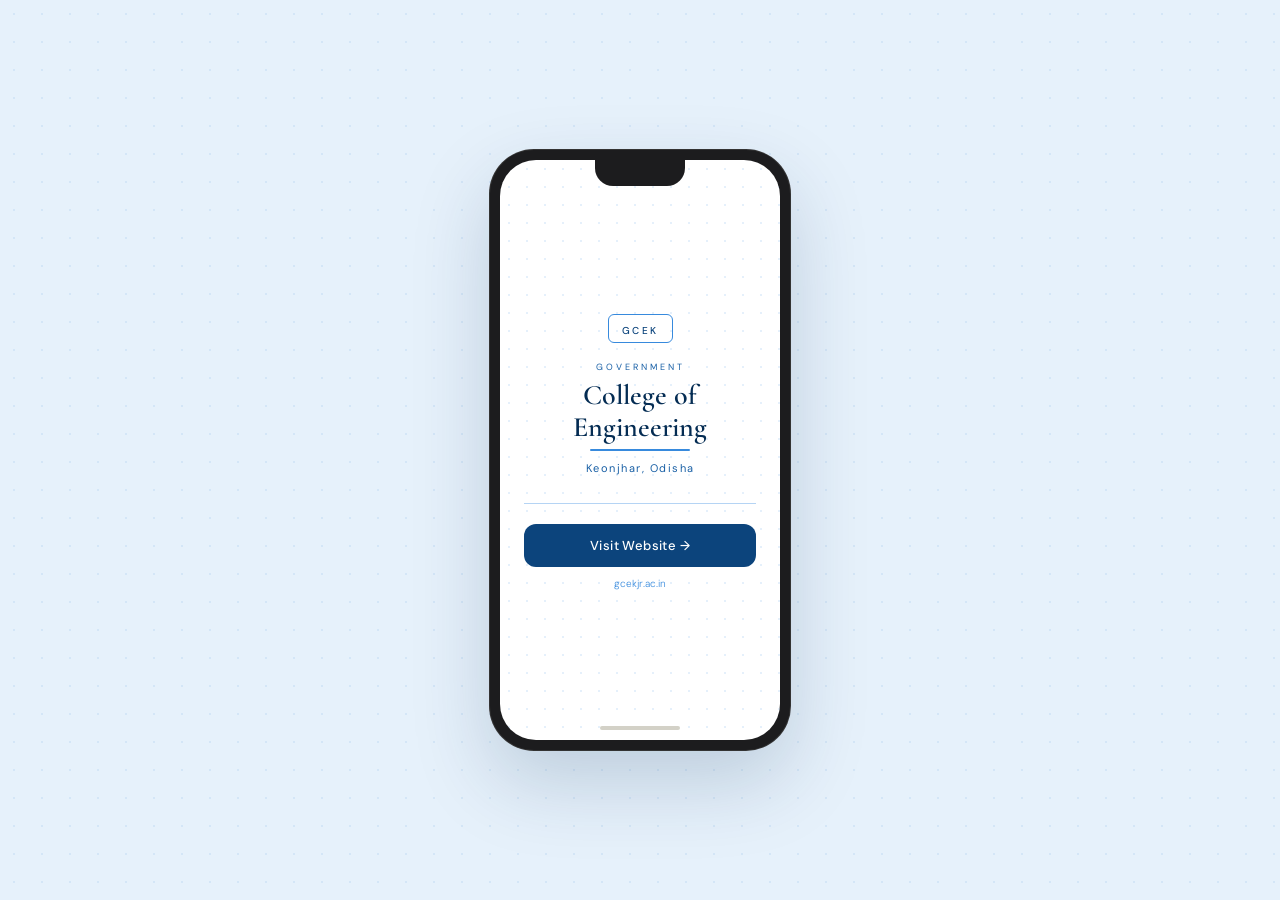
==== commit 387c4561: "update" ====
--- a/index.html
+++ b/index.html
@@ -1,1487 +1,242 @@
 <!DOCTYPE html>
 <html lang="en">
 <head>
-  <meta charset="UTF-8" />
-  <meta name="viewport" content="width=device-width, initial-scale=1.0"/>
-  <title>Biswajit Pradhan | ML Engineer</title>
-  <!-- CSP: restrict inline scripts via nonce pattern not possible here, but removing eval usage below -->
-  <link href="https://fonts.googleapis.com/css2?family=Poppins:wght@300;400;500;600;700;800;900&display=swap" rel="stylesheet"/>
-  <link rel="stylesheet" href="https://cdnjs.cloudflare.com/ajax/libs/font-awesome/6.5.0/css/all.min.css"/>
-  <style>
-    :root {
-      --blue: #3e64ff;
-      --green: #a0f669;
-      --dark: #000;
-      --gray: #999;
-      --light-bg: #f8f9fa;
-    }
-    *, *::before, *::after { box-sizing: border-box; margin: 0; padding: 0; }
-    html { scroll-behavior: smooth; }
-    body {
-      font-family: 'Poppins', Arial, sans-serif;
-      background: #fff;
-      font-size: 16px;
-      line-height: 1.8;
-      font-weight: 400;
-      color: #999;
-      overflow-x: hidden;
-    }
-    a { color: var(--blue); text-decoration: none; transition: .3s all ease; }
-    a:hover { color: var(--blue); }
-    h1,h2,h3,h4,h5 { line-height: 1.5; color: #000; font-weight: 400; }
-
-    /* ========== NAVBAR ========== */
-    .ftco-navbar-light {
-      background: transparent !important;
-      position: fixed;
-      top: 0; left: 0; right: 0;
-      z-index: 1000;
-      padding: 0 30px;
-      transition: .3s all ease;
-    }
-    .ftco-navbar-light.scrolled {
-      background: #fff !important;
-      box-shadow: 0 0 10px 0 rgba(0,0,0,.1);
-    }
-    .nav-inner {
-      display: flex;
-      align-items: center;
-      justify-content: space-between;
-      max-width: 1110px;
-      margin: 0 auto;
-      padding: 0;
-    }
-    /* ── LOGO ── */
-    .navbar-brand {
-      text-decoration: none;
-      padding: .7rem 0;
-      display: inline-flex;
-      align-items: center;
-    }
-    .logo-brand-wrap {
-      display: inline-flex;
-      align-items: center;
-      gap: 4px;
-    }
-    .navbar-brand .logo-circle {
-      width: 42px; height: 42px;
-      background: var(--blue);
-      border-radius: 50%;
-      display: inline-flex;
-      align-items: center;
-      justify-content: center;
-      flex-shrink: 0;
-    }
-    .navbar-brand .logo-circle span {
-      color: #fff; font-weight: 900; font-size: 18px;
-    }
-    .navbar-brand .brand-text {
-      font-size: 26px;
-      font-weight: 900;
-      color: #000;
-    }
-    @media (max-width: 991px) {
-      .navbar-brand .brand-text { color: #fff; }
-      .ftco-navbar-light.scrolled .navbar-brand .brand-text { color: #000; }
-    }
-    .navbar-nav {
-      display: flex;
-      align-items: center;
-      list-style: none;
-      gap: 0;
-    }
-    .navbar-nav .nav-item .nav-link {
-      font-size: 16px;
-      padding: .7rem 20px;
-      color: #000;
-      font-weight: 400;
-      display: block;
-      position: relative;
-    }
-    .navbar-nav .nav-item .nav-link span {
-      position: relative;
-      display: block;
-      padding-bottom: 2px;
-    }
-    .navbar-nav .nav-item .nav-link span::before {
-      content: "";
-      position: absolute;
-      width: 100%; height: 2px;
-      bottom: 0; left: 0;
-      background: var(--blue);
-      transform: scaleX(0);
-      transition: all .3s ease-in-out;
-    }
-    .navbar-nav .nav-item .nav-link:hover span::before,
-    .navbar-nav .nav-item .nav-link.active span::before { transform: scaleX(1); }
-    .navbar-nav .nav-item .nav-link.active { color: var(--blue); }
-
-    /* Dropdown */
-    .nav-item.dropdown { position: relative; }
-    .dropdown-menu {
-      display: none;
-      position: absolute;
-      top: 100%; left: 0;
-      background: #fff;
-      border: 1px solid rgba(0,0,0,.1);
-      border-radius: 4px;
-      min-width: 160px;
-      z-index: 999;
-      box-shadow: 0 4px 20px rgba(0,0,0,.1);
-    }
-    .nav-item.dropdown:hover .dropdown-menu { display: block; }
-    .dropdown-menu a {
-      display: block;
-      padding: 8px 16px;
-      color: #000;
-      font-size: 14px;
-    }
-    .dropdown-menu a:hover { color: var(--blue); background: var(--light-bg); }
-
-    /* Hamburger */
-    .navbar-toggler {
-      display: none;
-      background: none;
-      border: none;
-      cursor: pointer;
-      font-size: 24px;
-      color: #000;
-    }
-
-    @media (max-width: 991px) {
-      .ftco-navbar-light { background: #000 !important; padding: 0 15px; }
-      .ftco-navbar-light.scrolled { background: #fff !important; }
-      .navbar-brand .brand-text { color: #fff; }
-      .ftco-navbar-light.scrolled .navbar-brand .brand-text { color: #000; }
-      .navbar-toggler { display: block; color: #fff; }
-      .ftco-navbar-light.scrolled .navbar-toggler { color: #000; }
-      .navbar-nav {
-        display: none;
-        flex-direction: column;
-        width: 100%;
-        background: #000;
-        padding: 10px 0 20px;
-        gap: 0;
-      }
-      .ftco-navbar-light.scrolled .navbar-nav { background: #fff; }
-      .navbar-nav.open { display: flex; }
-      .navbar-nav .nav-item .nav-link { color: #fff; padding: 8px 0; }
-      .ftco-navbar-light.scrolled .navbar-nav .nav-item .nav-link { color: #000; }
-      .nav-inner { flex-wrap: wrap; }
-    }
-
-    /* ========== SOCIAL SIDEBAR ========== */
-    .social-sidebar {
-      position: fixed;
-      right: 0; top: 50%;
-      transform: translateY(-50%);
-      z-index: 999;
-      display: flex;
-      flex-direction: column;
-      /* No border-radius by default — rectangular */
-    }
-    .social-sidebar a {
-      display: flex;
-      align-items: center;
-      justify-content: center;
-      width: 44px; height: 44px;
-      color: #fff;
-      font-size: 18px;
-      transition: .2s;
-      border-radius: 0; /* default: rectangular (sharp) */
-    }
-    .social-sidebar a:hover { width: 52px; }
-
-    /* Top item (LinkedIn): rounded on top-left corner only */
-    .social-sidebar a:first-child {
-      border-radius: 18px 0 0 0;
-    }
-    /* Bottom item (GFG): rounded on bottom-left corner only */
-    .social-sidebar a:last-child {
-      border-radius: 0 0 0 18px;
-    }
-
-    .social-sidebar a.ss-linkedin  { background: #0077b5; }
-    .social-sidebar a.ss-whatsapp  { background: #25d366; }
-    .social-sidebar a.ss-twitter   { background: #000; }
-    .social-sidebar a.ss-github    { background: #333; }
-    .social-sidebar a.ss-leetcode  { background: #ffa116; }
-    .social-sidebar a.ss-kaggle    { background: #20beff; }
-    .social-sidebar a.ss-gfg       { background: #2f8d46; }
-
-    @media (max-width: 767px) { .social-sidebar { display: none; } }
-
-    /* ========== HERO ========== */
-    #home-section {
-      width: 100%;
-      min-height: 100vh;
-      background: url('https://rudrad.in/static/images/homebackgroundimage.jpg') center center / cover no-repeat;
-      display: flex;
-      align-items: center;
-      justify-content: center;
-      position: relative;
-    }
-    #home-section .overlay {
-      position: absolute;
-      top: 0; left: 0; right: 0; bottom: 0;
-      background: rgba(255,255,255,0.08);
-    }
-    .hero-content {
-      text-align: center;
-      position: relative;
-      z-index: 2;
-      padding: 100px 20px 120px;
-    }
-    .hero-content .subheading {
-      text-transform: uppercase;
-      font-size: 16px;
-      font-weight: 800;
-      color: var(--blue);
-      letter-spacing: 4px;
-      margin-bottom: 10px;
-    }
-    .hero-content h1 {
-      font-size: 60px;
-      font-weight: 800;
-      color: #000;
-      margin-bottom: 10px;
-    }
-    .hero-content h2 {
-      font-size: 28px;
-      font-weight: 800;
-      color: #000;
-      margin-bottom: 0;
-    }
-    .hero-content h2 .typed-text { color: var(--blue); text-decoration: underline; }
-    .hero-content h2 .cursor {
-      display: inline-block;
-      width: 2px;
-      background: var(--blue);
-      margin-left: 2px;
-      animation: blink .7s infinite;
-    }
-    @keyframes blink { 0%,100%{opacity:1} 50%{opacity:0} }
-
-    @media (max-width: 767px) {
-      .hero-content h1 { font-size: 36px; }
-      .hero-content h2 { font-size: 20px; }
-    }
-
-    /* Mouse scroll icon */
-    .mouse {
-      position: absolute;
-      left: 0; right: 0;
-      bottom: 60px;
-      z-index: 2;
-      text-align: center;
-    }
-    .mouse-icon {
-      width: 60px; height: 60px;
-      border: none;
-      cursor: pointer;
-      position: relative;
-      display: inline-flex;
-      align-items: center;
-      justify-content: center;
-      background: #edf0ff;
-      transform: rotate(45deg);
-    }
-    .mouse-icon i {
-      transform: rotate(-45deg);
-      color: var(--blue);
-      font-size: 20px;
-      animation: bounce 1.6s ease infinite;
-    }
-    @keyframes bounce {
-      0%,100% { transform: rotate(-45deg) translateY(0); }
-      50%      { transform: rotate(-45deg) translateY(6px); }
-    }
-
-    /* ========== SECTIONS ========== */
-    .ftco-section { padding: 7em 0; position: relative; }
-    @media (max-width: 767px) { .ftco-section { padding: 4em 0; } }
-    .container { max-width: 1110px; margin: 0 auto; padding: 0 15px; }
-    .row { display: flex; flex-wrap: wrap; margin: 0 -15px; }
-    [class*="col-"] { padding: 0 15px; }
-    .col-md-4  { flex: 0 0 33.333%; max-width: 33.333%; }
-    .col-md-6  { flex: 0 0 50%;     max-width: 50%; }
-    .col-md-8  { flex: 0 0 66.667%; max-width: 66.667%; }
-    .col-md-12 { flex: 0 0 100%;    max-width: 100%; }
-    .col-lg-3  { flex: 0 0 25%;     max-width: 25%; }
-    .col-lg-9  { flex: 0 0 75%;     max-width: 75%; }
-    @media (max-width: 767px) {
-      .col-md-4, .col-md-6, .col-md-8,
-      .col-lg-3, .col-lg-9 { flex: 0 0 100%; max-width: 100%; }
-    }
-    @media (max-width: 991px) {
-      .col-lg-3, .col-lg-9 { flex: 0 0 100%; max-width: 100%; }
-    }
-
-    /* ========== ABOUT ========== */
-    #about-section { background: #fff; }
-    .about-img-wrap {
-      width: 100%;
-      /* Constrain image size — not too large */
-      max-width: 420px;
-    }
-    .about-img {
-      width: 100%;
-      max-height: 460px;
-      border-radius: 40px;
-      object-fit: cover;
-      object-position: top;
-      display: block;
-    }
-    @media (max-width: 767px) {
-      .about-img-wrap { max-width: 280px; margin: 0 auto 30px; }
-    }
-    .about-section-title { font-size: 40px; font-weight: 700; color: #000; margin-bottom: 20px; }
-    .about-bio { color: #666; font-size: 16px; line-height: 1.9; margin-bottom: 24px; }
-    .about-info { list-style: none; padding: 0; margin: 0 0 30px; }
-    .about-info li { display: flex; margin-bottom: 10px; font-size: 16px; color: #666; }
-    .about-info li .label { font-weight: 600; color: #000; min-width: 100px; }
-    .btn-primary-custom {
-      display: inline-block;
-      background: var(--blue);
-      color: #fff !important;
-      border-radius: 40px;
-      padding: 12px 32px;
-      font-size: 12px;
-      font-weight: 600;
-      text-transform: uppercase;
-      letter-spacing: 2px;
-      border: 1px solid var(--blue);
-      transition: .3s;
-      box-shadow: 0 24px 36px -11px rgba(0,0,0,.09);
-    }
-    .btn-primary-custom:hover { background: transparent; color: var(--blue) !important; }
-
-    /* ========== STICKY NAV (left sidebar) ========== */
-    #navi {
-      top: 100px;
-      position: sticky;
-      margin: 0;
-      padding-top: 10px;
-    }
-    #navi ul { margin: 0; padding: 0; }
-    #navi li {
-      font-weight: 700;
-      list-style: none;
-      margin-bottom: 14px;
-      font-size: 15px;
-    }
-    #navi li a { color: #000; transition: .3s; }
-    #navi li a.current {
-      color: var(--blue);
-      margin-left: 24px;
-      position: relative;
-    }
-    #navi li a.current::after {
-      position: absolute;
-      top: 50%; left: -24px;
-      width: 20px; height: 2px;
-      content: '';
-      transform: translateY(-50%);
-      background: var(--blue);
-    }
-
-    /* ========== PAGES ========== */
-    .page { width: 100%; margin-bottom: 7em; }
-    .page .heading {
-      font-weight: 800;
-      font-size: 30px;
-      margin-bottom: 30px;
-      color: var(--blue);
-    }
-
-    /* Resume wrap */
-    .resume-wrap {
-      display: flex;
-      gap: 20px;
-      margin-bottom: 30px;
-      border-bottom: 1px solid rgba(0,0,0,.1);
-      padding-bottom: 24px;
-    }
-    .resume-wrap .icon {
-      width: 50px; height: 50px;
-      background: var(--blue);
-      border-radius: 50%;
-      display: flex;
-      align-items: center;
-      justify-content: center;
-      flex-shrink: 0;
-      overflow: hidden;
-    }
-    .resume-wrap .icon img { width: 100%; height: 100%; object-fit: cover; border-radius: 50%; }
-    .resume-wrap .icon i { color: #fff; font-size: 22px; }
-    .resume-wrap .text { flex: 1; }
-    .resume-wrap .date { font-weight: 700; font-size: 14px; color: var(--blue); margin-bottom: 4px; }
-    .resume-wrap h2 { font-size: 22px; font-weight: 700; color: #000; margin-bottom: 4px; }
-    .resume-wrap .position { font-size: 16px; font-weight: 700; color: #000; margin-bottom: 8px; }
-    .resume-wrap ul { padding-left: 18px; }
-    .resume-wrap ul li { color: #666; font-size: 14px; margin-bottom: 4px; }
-    .resume-wrap ul li strong { color: #333; }
-
-    /* ========== SKILLS ========== */
-    .skill-circles { display: flex; flex-wrap: wrap; gap: 20px; margin-bottom: 40px; }
-    .skill-circle-item {
-      flex: 0 0 calc(33.333% - 14px);
-      background: #fff;
-      border: 1px solid #e9ecef;
-      border-radius: 8px;
-      padding: 30px 20px;
-      text-align: center;
-      box-shadow: 0 2px 15px rgba(0,0,0,.05);
-    }
-    @media (max-width: 767px) { .skill-circle-item { flex: 0 0 100%; } }
-    .skill-circle-item h3 { font-size: 16px; font-weight: 700; color: #000; margin-bottom: 20px; }
-    .circle-wrap {
-      position: relative;
-      width: 120px; height: 120px;
-      margin: 0 auto 10px;
-    }
-    .circle-wrap svg { width: 120px; height: 120px; transform: rotate(-90deg); }
-    .circle-wrap .bg { fill: none; stroke: #e6e6e6; stroke-width: 8; }
-    .circle-wrap .progress-ring {
-      fill: none; stroke: var(--blue); stroke-width: 8;
-      stroke-linecap: round; transition: stroke-dashoffset 1.5s ease;
-    }
-    .circle-wrap .pct {
-      position: absolute;
-      top: 50%; left: 50%;
-      transform: translate(-50%, -50%);
-      font-size: 22px;
-      font-weight: 700;
-      color: #000;
-    }
-
-    /* Bar skills */
-    .skill-bars { display: flex; flex-wrap: wrap; gap: 0 40px; }
-    .progress-wrap { width: calc(50% - 20px); margin-bottom: 24px; }
-    @media (max-width: 767px) { .progress-wrap { width: 100%; } }
-    .progress-wrap .skill-header { display: flex; justify-content: space-between; margin-bottom: 8px; }
-    .progress-wrap h3 { font-size: 15px; font-weight: 600; color: #000; }
-    .progress-wrap .pct-label { font-size: 14px; font-weight: 600; color: #000; }
-    .progress-bar-track { height: 8px; background: #e6e6e6; border-radius: 4px; overflow: hidden; }
-    .progress-bar-fill {
-      height: 100%; background: var(--blue);
-      border-radius: 4px; width: 0;
-      transition: width 1.5s ease;
-    }
-
-    /* ========== CERTIFICATES ========== */
-    .cert-wrap {
-      display: flex; gap: 20px; margin-bottom: 30px;
-      border-bottom: 1px solid rgba(0,0,0,.1);
-      padding-bottom: 24px; align-items: flex-start;
-    }
-    .cert-wrap .cert-icon {
-      width: 44px; height: 44px; flex-shrink: 0;
-      display: flex; align-items: center; justify-content: center;
-      color: #555; font-size: 26px;
-    }
-    .cert-wrap .cert-text .date { font-size: 14px; font-weight: 700; color: var(--blue); }
-    .cert-wrap .cert-text h3 { font-size: 20px; font-weight: 700; color: var(--blue); margin: 4px 0; }
-    .cert-wrap .cert-text .issuer { font-size: 15px; font-weight: 700; color: #000; margin-bottom: 6px; }
-    .cert-wrap .cert-text p { color: #666; font-size: 14px; }
-
-    /* ========== TESTIMONIALS ========== */
-    #testimonials-section { background: var(--light-bg); }
-    .testimonial-heading { text-align: center; margin-bottom: 50px; }
-    .testimonial-heading h6 { font-size: 13px; font-weight: 500; text-transform: uppercase; letter-spacing: 3px; color: #000; margin-bottom: 8px; }
-    .testimonial-heading h2 { font-size: 40px; font-weight: 700; }
-    .testimonial-heading p { color: #888; max-width: 600px; margin: 0 auto; }
-    .testimonial-cards { display: flex; flex-wrap: wrap; gap: 30px; }
-    .testimonial-card {
-      flex: 1 1 calc(33.333% - 20px);
-      background: #fff; border-radius: 8px;
-      padding: 30px; box-shadow: 0 4px 20px rgba(0,0,0,.06);
-    }
-    @media (max-width: 767px) { .testimonial-card { flex: 1 1 100%; } }
-    .testimonial-card img { width: 70px; height: 70px; border-radius: 50%; object-fit: cover; margin-bottom: 16px; }
-    .testimonial-card h3 { font-size: 18px; font-weight: 700; color: #000; margin-bottom: 4px; }
-    .testimonial-card .role { font-size: 13px; color: var(--blue); font-weight: 600; margin-bottom: 12px; }
-    .testimonial-card p { color: #666; font-size: 14px; line-height: 1.7; }
-
-    /* ========== SERVICES ========== */
-    #services-section { background: #fff; }
-    .services-heading { text-align: center; margin-bottom: 50px; }
-    .services-heading h6 { font-size: 13px; text-transform: uppercase; letter-spacing: 3px; color: #000; margin-bottom: 8px; }
-    .services-heading p { color: #888; max-width: 600px; margin: 0 auto; }
-    .services-heading h2 { font-size: 40px; font-weight: 700; }
-    .services-grid { display: flex; flex-wrap: wrap; gap: 0; }
-    .service-item {
-      flex: 1 1 calc(33.333%);
-      padding: 2em; background: rgba(255,255,255,.1);
-      border: 1px solid #f0f0f0; transition: .3s; text-align: center;
-    }
-    @media (max-width: 767px) { .service-item { flex: 1 1 100%; } }
-    .service-item:hover { background: var(--blue); }
-    .service-item:hover * { color: #fff !important; }
-    .service-item:hover .serv-icon i { color: #fff; }
-    .serv-icon { margin-bottom: 20px; }
-    .serv-icon i { font-size: 50px; color: var(--blue); line-height: 1; }
-    .service-item h3 {
-      font-size: 13px; font-weight: 500; letter-spacing: 3px;
-      text-transform: uppercase; color: #000;
-      position: relative; margin-bottom: 30px;
-    }
-    .service-item h3::after {
-      position: absolute; bottom: -15px; left: 50%;
-      transform: translateX(-50%);
-      content: ''; width: 30px; height: 1px; background: var(--blue);
-    }
-    .service-item:hover h3::after { background: #fff; }
-    .service-item p { color: rgba(0,0,0,.7); font-size: 14px; margin-top: 20px; }
-
-    /* ========== PROJECTS ========== */
-    #projects-section { background: var(--light-bg); }
-    .projects-heading { text-align: center; margin-bottom: 50px; }
-    .projects-heading h6 { font-size: 13px; text-transform: uppercase; letter-spacing: 3px; color: #000; margin-bottom: 8px; }
-    .projects-heading h2 { font-size: 40px; font-weight: 700; }
-    .projects-heading p { color: #888; font-style: italic; }
-    .projects-grid { display: flex; flex-wrap: wrap; gap: 24px; }
-    .project-card {
-      flex: 1 1 calc(33.333% - 16px);
-      background: #fff; border-radius: 8px; overflow: hidden;
-      box-shadow: 0 4px 20px rgba(0,0,0,.07); transition: .3s;
-      position: relative;
-    }
-    @media (max-width: 767px) { .project-card { flex: 1 1 100%; } }
-    .project-card:hover { transform: translateY(-4px); box-shadow: 0 12px 40px rgba(62,100,255,.15); }
-    .project-card-body { padding: 24px; }
-    .project-card .tag { font-size: 11px; font-weight: 600; text-transform: uppercase; letter-spacing: 2px; color: var(--blue); margin-bottom: 8px; }
-    .project-card h3 { font-size: 20px; font-weight: 700; color: #000; margin-bottom: 12px; }
-    .project-card p { color: #666; font-size: 14px; margin-bottom: 16px; }
-    .project-card-links { display: flex; gap: 12px; }
-    .project-card-links a {
-      font-size: 12px; font-weight: 600; text-transform: uppercase;
-      letter-spacing: 1px; color: var(--blue);
-      border: 1px solid var(--blue); padding: 6px 14px;
-      border-radius: 20px; transition: .3s;
-    }
-    .project-card-links a:hover { background: var(--blue); color: #fff; }
-    .project-badge {
-      position: absolute; top: 16px; right: 16px;
-      background: var(--green); color: #000;
-      font-size: 10px; font-weight: 700;
-      text-transform: uppercase; letter-spacing: 1px;
-      padding: 3px 10px; border-radius: 20px;
-    }
-
-    /* ========== HIRE ME ========== */
-    .ftco-hireme { background: var(--blue); padding: 5em 0; text-align: center; }
-    .ftco-hireme h2 { color: #fff; font-size: 40px; font-weight: 900; margin-bottom: 16px; }
-    .ftco-hireme h2 span { color: var(--green); }
-    .ftco-hireme p { color: rgba(255,255,255,.9); margin-bottom: 30px; }
-    .btn-hire {
-      display: inline-block; background: #fff; color: #000 !important;
-      border-radius: 40px; padding: 14px 36px;
-      font-size: 12px; font-weight: 600; text-transform: uppercase;
-      letter-spacing: 2px; transition: .3s;
-    }
-    .btn-hire:hover { background: var(--green); }
-
-    /* ========== CONTACT ========== */
-    #contact-section { background: #fff; }
-    .contact-heading { margin-bottom: 50px; }
-    .contact-heading h6 { font-size: 13px; text-transform: uppercase; letter-spacing: 3px; color: #000; margin-bottom: 8px; }
-    .contact-heading h2 { font-size: 40px; font-weight: 700; }
-    .contact-info-box { text-align: center; padding: 30px 20px; }
-    .contact-info-box .icon {
-      width: 80px; height: 80px; background: var(--blue);
-      border-radius: 50%; display: flex; align-items: center;
-      justify-content: center; margin: 0 auto 16px;
-    }
-    .contact-info-box .icon i { color: #fff; font-size: 28px; }
-    .contact-info-box h3 { font-size: 17px; font-weight: 700; color: #000; margin-bottom: 8px; }
-    .contact-info-box p, .contact-info-box a { color: #666; font-size: 15px; }
-    .contact-info-box a:hover { color: var(--blue); }
-    .contact-form-wrap { margin-top: 50px; }
-    .form-group { margin-bottom: 20px; }
-    .form-control {
-      width: 100%; height: 52px; background: #fff; color: #000;
-      font-size: 16px; border: 1px solid #ced4da; border-radius: 5px;
-      padding: 0 16px; font-family: 'Poppins', sans-serif;
-      outline: none; transition: border-color .3s;
-    }
-    .form-control:focus { border-color: var(--blue); }
-    textarea.form-control { height: 180px !important; padding: 16px; resize: vertical; }
-    .btn-submit {
-      background: var(--blue); color: #fff; border: none;
-      border-radius: 40px; padding: 14px 36px;
-      font-size: 12px; font-weight: 600; text-transform: uppercase;
-      letter-spacing: 2px; cursor: pointer; transition: .3s;
-      font-family: 'Poppins', sans-serif;
-    }
-    .btn-submit:hover { background: #2a4de0; }
-
-    /* ========== FOOTER ========== */
-    .ftco-footer { background: #000; padding: 5em 0 3em; color: rgba(255,255,255,.7); }
-    .footer-row { display: flex; flex-wrap: wrap; gap: 40px; margin-bottom: 40px; }
-    .footer-col { flex: 1 1 200px; }
-    .footer-col h2 { color: #fff; font-size: 20px; font-weight: 600; margin-bottom: 24px; }
-    .footer-col p, .footer-col a { color: rgba(255,255,255,.6); font-size: 15px; }
-    .footer-col a:hover { color: #fff; }
-    .footer-col ul { list-style: none; padding: 0; }
-    .footer-col ul li { margin-bottom: 10px; }
-    .footer-social { display: flex; gap: 12px; flex-wrap: wrap; margin-top: 16px; }
-    .footer-social a {
-      width: 44px; height: 44px; background: rgba(255,255,255,.1);
-      border-radius: 50%; display: flex; align-items: center;
-      justify-content: center; color: #fff; font-size: 18px; transition: .3s;
-    }
-    .footer-social a:hover { background: var(--blue); }
-    .footer-bottom {
-      border-top: 1px solid rgba(255,255,255,.1);
-      padding-top: 24px; text-align: center;
-      color: rgba(255,255,255,.5); font-size: 14px;
-    }
-    .footer-bottom a { color: rgba(255,255,255,.7); }
-    .footer-bottom a:hover { color: #fff; }
-
-    /* ========== AOS animations ========== */
-    [data-aos] { opacity: 0; transition: opacity .6s ease, transform .6s ease; }
-    [data-aos="fade-up"]   { transform: translateY(30px); }
-    [data-aos="fade-right"]{ transform: translateX(-30px); }
-    [data-aos="fade-left"] { transform: translateX(30px); }
-    [data-aos].aos-animate { opacity: 1; transform: none; }
-
-    /* Utils */
-    .mb-0 { margin-bottom: 0; }
-    .mb-4 { margin-bottom: 1.5rem; }
-    .mt-4 { margin-top: 1.5rem; }
-    .text-center { text-align: center; }
-    .d-flex { display: flex; }
-    .align-items-center { align-items: center; }
-    .ftco-navbar-light.scrolled .navbar-nav .nav-item .nav-link { color: #000; }
-    .section-divider { height: 1px; background: rgba(0,0,0,.07); margin: 0; }
-
-    /* ========== Responsive: resume tabs on mobile ========== */
-    @media (max-width: 991px) {
-      #navi {
-        position: static;
-        margin-bottom: 30px;
-      }
-      #navi ul {
-        display: flex;
-        flex-wrap: wrap;
-        gap: 8px;
-      }
-      #navi li {
-        margin-bottom: 0;
-      }
-      #navi li a {
-        display: inline-block;
-        padding: 6px 14px;
-        border: 1px solid #ddd;
-        border-radius: 20px;
-        font-size: 13px;
-      }
-      #navi li a.current {
-        margin-left: 0;
-        background: var(--blue);
-        color: #fff;
-        border-color: var(--blue);
-      }
-      #navi li a.current::after { display: none; }
-    }
-  </style>
+<meta charset="UTF-8"/>
+<meta name="viewport" content="width=device-width, initial-scale=1.0"/>
+<title>Government College of Engineering, Keonjhar</title>
+<link href="https://fonts.googleapis.com/css2?family=Cormorant+Garamond:ital,wght@0,400;0,600;1,400&family=DM+Sans:wght@300;400;500&display=swap" rel="stylesheet"/>
+<style>
+  *, *::before, *::after { box-sizing: border-box; margin: 0; padding: 0; }
+
+  html, body {
+    height: 100%;
+    width: 100%;
+    overflow: hidden;
+    background: #E6F1FB;
+    display: flex;
+    align-items: center;
+    justify-content: center;
+    font-family: 'DM Sans', sans-serif;
+  }
+
+  .dot-bg {
+    position: fixed;
+    inset: 0;
+    background-image: radial-gradient(circle, #378ADD 1.2px, transparent 1.2px);
+    background-size: 28px 28px;
+    opacity: 0.1;
+    pointer-events: none;
+    z-index: 0;
+  }
+
+  .phone {
+    position: relative;
+    z-index: 1;
+    width: 300px;
+    height: 600px;
+    background: #1c1c1e;
+    border-radius: 44px;
+    padding: 10px;
+    box-shadow: 0 0 0 1px #333, 0 32px 80px rgba(4,44,83,0.18);
+    animation: rise 0.7s cubic-bezier(.22,1,.36,1) both;
+  }
+
+  .phone-inner {
+    width: 100%;
+    height: 100%;
+    background: #ffffff;
+    border-radius: 36px;
+    overflow: hidden;
+    display: flex;
+    flex-direction: column;
+    align-items: center;
+    justify-content: center;
+    padding: 32px 24px 28px;
+    position: relative;
+  }
+
+  .notch {
+    position: absolute;
+    top: 0;
+    left: 50%;
+    transform: translateX(-50%);
+    width: 90px;
+    height: 26px;
+    background: #1c1c1e;
+    border-radius: 0 0 18px 18px;
+    z-index: 10;
+  }
+
+  .phone-dots {
+    position: absolute;
+    inset: 0;
+    background-image: radial-gradient(circle, #B5D4F4 1px, transparent 1px);
+    background-size: 18px 18px;
+    opacity: 0.35;
+    pointer-events: none;
+  }
+
+  .phone-content {
+    position: relative;
+    z-index: 1;
+    display: flex;
+    flex-direction: column;
+    align-items: center;
+    text-align: center;
+    width: 100%;
+  }
+
+  .badge {
+    display: inline-block;
+    border: 1.5px solid #378ADD;
+    border-radius: 6px;
+    padding: 3px 13px;
+    margin-bottom: 18px;
+    opacity: 0;
+    animation: fadeUp 0.5s 0.4s forwards;
+  }
+  .badge span {
+    font-size: 10px;
+    font-weight: 500;
+    color: #0C447C;
+    letter-spacing: 2.5px;
+  }
+
+  .govt {
+    font-size: 9px;
+    color: #185FA5;
+    letter-spacing: 3px;
+    font-weight: 400;
+    margin-bottom: 6px;
+    opacity: 0;
+    animation: fadeUp 0.5s 0.5s forwards;
+  }
+
+  .name {
+    font-family: 'Cormorant Garamond', Georgia, serif;
+    font-size: 28px;
+    font-weight: 600;
+    color: #042C53;
+    line-height: 1.15;
+    margin-bottom: 6px;
+    opacity: 0;
+    animation: fadeUp 0.6s 0.6s forwards;
+  }
+
+  .bar {
+    width: 100px;
+    height: 2px;
+    background: #378ADD;
+    border-radius: 2px;
+    margin: 0 auto 10px;
+    opacity: 0;
+    animation: expandBar 0.6s 0.85s forwards;
+  }
+
+  .location {
+    font-size: 11px;
+    color: #185FA5;
+    letter-spacing: 1.5px;
+    margin-bottom: 28px;
+    opacity: 0;
+    animation: fadeUp 0.5s 0.95s forwards;
+  }
+
+  .divider {
+    width: 100%;
+    height: 1px;
+    background: #B5D4F4;
+    margin-bottom: 20px;
+    opacity: 0;
+    animation: fadeUp 0.4s 1.05s forwards;
+  }
+
+  .visit-btn {
+    display: block;
+    width: 100%;
+    background: #0C447C;
+    color: #ffffff;
+    text-align: center;
+    padding: 13px;
+    border-radius: 12px;
+    font-size: 13px;
+    font-weight: 500;
+    text-decoration: none;
+    letter-spacing: 0.4px;
+    transition: background 0.2s, transform 0.15s;
+    opacity: 0;
+    animation: fadeUp 0.5s 1.1s forwards;
+  }
+  .visit-btn:hover { background: #042C53; transform: translateY(-1px); }
+  .visit-btn:active { transform: scale(0.97); }
+
+  .sub-url {
+    font-size: 10px;
+    color: #378ADD;
+    margin-top: 10px;
+    font-weight: 300;
+    opacity: 0;
+    animation: fadeUp 0.4s 1.2s forwards;
+  }
+
+  .home-bar {
+    position: absolute;
+    bottom: 10px;
+    left: 50%;
+    transform: translateX(-50%);
+    width: 80px;
+    height: 4px;
+    background: #D3D1C7;
+    border-radius: 3px;
+    z-index: 2;
+  }
+
+  @keyframes rise {
+    from { opacity: 0; transform: translateY(30px); }
+    to   { opacity: 1; transform: translateY(0); }
+  }
+  @keyframes fadeUp {
+    from { opacity: 0; transform: translateY(10px); }
+    to   { opacity: 1; transform: translateY(0); }
+  }
+  @keyframes expandBar {
+    from { opacity: 0; width: 0; }
+    to   { opacity: 1; width: 100px; }
+  }
+
+  @media (max-height: 650px) {
+    .phone { transform: scale(0.82); }
+  }
+  @media (max-width: 340px) {
+    .phone { transform: scale(0.82); }
+  }
+</style>
 </head>
 <body>
 
-<!-- ===== NAVBAR ===== -->
-<nav class="ftco-navbar-light" id="ftco-navbar" role="navigation" aria-label="Main navigation">
-  <div class="nav-inner">
-    <a class="navbar-brand" href="#home-section" aria-label="Biswajit Pradhan Home">
-      <div class="logo-brand-wrap">
-        <div class="logo-circle"><span>B</span></div>
-        <span class="brand-text">iswajit</span>
-      </div>
-    </a>
-    <button class="navbar-toggler" id="navToggler" aria-label="Toggle navigation" aria-expanded="false" aria-controls="navMenu">
-      <i class="fa fa-bars" aria-hidden="true"></i>
-    </button>
-    <ul class="navbar-nav" id="navMenu" role="menubar">
-      <li class="nav-item" role="none"><a class="nav-link active" href="#home-section" role="menuitem"><span>Home</span></a></li>
-      <li class="nav-item" role="none"><a class="nav-link" href="#about-section" role="menuitem"><span>About</span></a></li>
-      <li class="nav-item" role="none"><a class="nav-link" href="#testimonials-section" role="menuitem"><span>Testimonials</span></a></li>
-      <li class="nav-item" role="none"><a class="nav-link" href="#services-section" role="menuitem"><span>Services</span></a></li>
-      <li class="nav-item dropdown" role="none">
-        <a class="nav-link" href="#projects-section" role="menuitem" aria-haspopup="true"><span>Projects ▾</span></a>
-        <div class="dropdown-menu" role="menu">
-          <a href="#projects-section" role="menuitem">All Projects</a>
-          <a href="https://github.com/biswapulan/churn-prediction" target="_blank" rel="noopener noreferrer" role="menuitem">Churn Prediction</a>
-        </div>
-      </li>
-      <li class="nav-item" role="none"><a class="nav-link" href="#contact-section" role="menuitem"><span>Contact</span></a></li>
-      <li class="nav-item" role="none"><a class="nav-link" href="https://biswajitpradhan.in/resume/resume.pdf" target="_blank" rel="noopener noreferrer" role="menuitem"><span>Resume</span></a></li>
-    </ul>
-  </div>
-</nav>
-
-<!-- ===== SOCIAL SIDEBAR ===== -->
-<div class="social-sidebar" role="complementary" aria-label="Social media links">
-  <!-- LinkedIn — top, curved top-left corner -->
-  <a href="https://www.linkedin.com/in/biswajit-pradhan-ab66971b9/" target="_blank" rel="noopener noreferrer" class="ss-linkedin" title="LinkedIn" aria-label="LinkedIn">
-    <i class="fab fa-linkedin-in" aria-hidden="true"></i>
-  </a>
-  <a href="https://wa.me/918895980998" target="_blank" rel="noopener noreferrer" class="ss-whatsapp" title="WhatsApp" aria-label="WhatsApp">
-    <i class="fab fa-whatsapp" aria-hidden="true"></i>
-  </a>
-  <a href="https://x.com" target="_blank" rel="noopener noreferrer" class="ss-twitter" title="X / Twitter" aria-label="X Twitter">
-    <i class="fab fa-x-twitter" aria-hidden="true"></i>
-  </a>
-  <a href="https://github.com/biswapulan" target="_blank" rel="noopener noreferrer" class="ss-github" title="GitHub" aria-label="GitHub">
-    <i class="fab fa-github" aria-hidden="true"></i>
-  </a>
-  <a href="https://leetcode.com/u/biswapulan/" target="_blank" rel="noopener noreferrer" class="ss-leetcode" title="LeetCode" aria-label="LeetCode">
-    <!-- Official LeetCode SVG path -->
-    <svg width="20" height="20" viewBox="0 0 24 24" fill="white" xmlns="http://www.w3.org/2000/svg" aria-hidden="true">
-      <path d="M13.483 0a1.374 1.374 0 0 0-.961.438L7.116 6.226l-3.854 4.126a5.266 5.266 0 0 0-1.209 2.104 5.35 5.35 0 0 0-.125.513 5.527 5.527 0 0 0 .062 2.362 5.83 5.83 0 0 0 .349 1.017 5.938 5.938 0 0 0 1.271 1.818l4.277 4.193.039.038c2.248 2.165 5.852 2.133 8.063-.074l2.396-2.392c.54-.54.54-1.414.003-1.955a1.378 1.378 0 0 0-1.951-.003l-2.396 2.392a3.021 3.021 0 0 1-4.205.038l-.02-.019-4.276-4.193c-.652-.64-.972-1.469-.948-2.263a2.68 2.68 0 0 1 .066-.523 2.545 2.545 0 0 1 .619-1.164L9.13 8.114c1.058-1.134 3.204-1.27 4.43-.278l3.501 2.831c.593.48 1.461.387 1.94-.207a1.384 1.384 0 0 0-.207-1.943l-3.5-2.831c-.8-.647-1.766-1.045-2.774-1.202l2.015-2.158A1.384 1.384 0 0 0 13.483 0zm-2.866 12.815a1.38 1.38 0 0 0-1.38 1.382 1.38 1.38 0 0 0 1.38 1.382H20.79a1.38 1.38 0 0 0 1.38-1.382 1.38 1.38 0 0 0-1.38-1.382z"/>
-    </svg>
-  </a>
-  <a href="https://www.kaggle.com" target="_blank" rel="noopener noreferrer" class="ss-kaggle" title="Kaggle" aria-label="Kaggle">
-    <svg width="20" height="20" viewBox="0 0 24 24" fill="white" xmlns="http://www.w3.org/2000/svg" aria-hidden="true">
-      <path d="M18.825 23.859c-.022.092-.117.141-.281.141h-3.139c-.187 0-.351-.082-.492-.248l-5.178-6.589-1.448 1.374v5.111c0 .235-.117.352-.351.352H5.505c-.236 0-.354-.117-.354-.352V.353c0-.233.118-.353.354-.353h2.431c.234 0 .351.12.351.353v13.067l6.203-6.272c.165-.165.33-.246.495-.246h3.239c.144 0 .236.06.285.18.046.149.034.255-.036.315l-6.555 6.344 6.836 8.507c.095.104.117.208.07.308z"/>
-    </svg>
-  </a>
-  <!-- GFG — bottom, curved bottom-left corner; corrected SVG logo -->
-  <a href="https://www.geeksforgeeks.org/profile/basantbte6x" target="_blank" rel="noopener noreferrer" class="ss-gfg" title="GeeksForGeeks" aria-label="GeeksForGeeks">
-    <!-- Corrected GFG "G" logo -->
-    <svg width="22" height="22" viewBox="0 0 24 24" fill="white" xmlns="http://www.w3.org/2000/svg" aria-hidden="true">
-      <path d="M22.0004 12.0001C22.0004 17.523 17.523 22.0004 12.0001 22.0004C6.47709 22.0004 2 17.523 2 12.0001C2 6.47725 6.47709 2 12.0001 2C17.523 2 22.0004 6.47725 22.0004 12.0001Z" fill="#2F8D46"/>
-      <path d="M12.0001 6.8396C9.6958 6.8396 7.83984 8.69556 7.83984 10.9999C7.83984 11.512 7.93584 12.0001 8.10384 12.4522H7.19984C6.99984 12.4522 6.83984 12.6122 6.83984 12.8122C6.83984 13.0122 6.99984 13.1722 7.19984 13.1722H8.49984C8.83184 14.0482 9.38384 14.8202 10.0958 15.4202H8.59984C8.39984 15.4202 8.23984 15.5802 8.23984 15.7802C8.23984 15.9802 8.39984 16.1402 8.59984 16.1402H10.9998H12.0001H13.4001C13.6001 16.1402 13.7601 15.9802 13.7601 15.7802C13.7601 15.5802 13.6001 15.4202 13.4001 15.4202H11.9041C13.1921 14.3882 14.0001 12.7921 14.0001 10.9999C14.0001 8.69556 12.1441 6.8396 9.8398 6.8396C10.5518 6.8396 11.2278 7.0516 11.8078 7.4316C11.2278 7.0516 10.5518 6.8396 9.8398 6.8396H12.0001C14.3044 6.8396 16.1603 8.69556 16.1603 10.9999C16.1603 12.7921 15.3523 14.3882 14.0643 15.4202H15.4003C15.6003 15.4202 15.7603 15.5802 15.7603 15.7802C15.7603 15.9802 15.6003 16.1402 15.4003 16.1402H13.0003H12.0001H9.6001C9.4001 16.1402 9.2401 15.9802 9.2401 15.7802C9.2401 15.5802 9.4001 15.4202 9.6001 15.4202H11.0961C10.3841 14.8202 9.8321 14.0482 9.5001 13.1722H10.8001C11.0001 13.1722 11.1601 13.0122 11.1601 12.8122C11.1601 12.6122 11.0001 12.4522 10.8001 12.4522H9.8961C9.7281 12.0001 9.6321 11.512 9.6321 10.9999C9.6321 9.66356 10.5038 8.5396 11.7198 8.1716C11.1638 7.6676 10.4398 7.3596 9.6401 7.3596"/>
-      <!-- Simplified clean GFG-style double G -->
-      <path d="M5.5 10.5C5.5 8.29 7.29 6.5 9.5 6.5C10.55 6.5 11.5 6.9 12.22 7.56C11.5 6.9 10.55 6.5 9.5 6.5C7.29 6.5 5.5 8.29 5.5 10.5ZM18.5 10.5C18.5 8.29 16.71 6.5 14.5 6.5C13.45 6.5 12.5 6.9 11.78 7.56C12.5 6.9 13.45 6.5 14.5 6.5C16.71 6.5 18.5 8.29 18.5 10.5Z" fill="white" opacity="0"/>
-    </svg>
-  </a>
-</div>
-
-<!-- ===== HERO ===== -->
-<section id="home-section" aria-label="Hero section">
-  <div class="overlay" aria-hidden="true"></div>
-  <div class="hero-content">
-    <p class="subheading">Hey! I am</p>
-    <h1>Biswajit Pradhan</h1>
-    <h2>I'm a <span class="typed-text" id="typed" aria-live="polite"></span><span class="cursor" aria-hidden="true"></span></h2>
-  </div>
-  <div class="mouse" aria-hidden="true">
-    <a href="#about-section" class="mouse-icon" tabindex="-1">
-      <i class="fa fa-arrow-down"></i>
-    </a>
-  </div>
-</section>
-
-<!-- ===== ABOUT ===== -->
-<section class="ftco-section" id="about-section" aria-label="About Me">
-  <div class="container">
-    <div class="row" style="align-items: center;">
-      <div class="col-md-6" data-aos="fade-right" style="display:flex;justify-content:center;">
-        <div class="about-img-wrap">
-          <img src="https://biswajitpradhan.in/images/profile.jpeg" alt="Biswajit Pradhan – ML Engineer" class="about-img" loading="lazy"/>
-        </div>
-      </div>
-      <div class="col-md-6" style="padding-left:40px;" data-aos="fade-left">
-        <h2 class="about-section-title">About Me</h2>
-        <p class="about-bio">
-          I am a B.Tech CSE student (6th Semester) at Government College of Engineering, Keonjhar, with a focused interest in Machine Learning Engineering. I build ML systems that solve real problems — from end-to-end deployed models to computer vision pipelines. My work combines solid fundamentals with production mindset: clean code, real deployments, and measurable results. I am actively seeking ML internship opportunities to apply my skills in deep learning, computer vision, and MLOps.
-        </p>
-        <ul class="about-info">
-          <li><span class="label">Name:</span><span>Biswajit Pradhan</span></li>
-          <li><span class="label">Address:</span><span>Bhubaneswar, Odisha, India</span></li>
-          <li><span class="label">Email:</span><span><a href="mailto:basantbiswa04@gmail.com" style="color:#666;">basantbiswa04@gmail.com</a></span></li>
-        </ul>
-        <a href="https://biswajitpradhan.in/resume/resume.pdf" target="_blank" rel="noopener noreferrer" class="btn-primary-custom">Download Resume</a>
-      </div>
+<div class="dot-bg"></div>
+
+<div class="phone">
+  <div class="phone-inner">
+    <div class="notch"></div>
+    <div class="phone-dots"></div>
+
+    <div class="phone-content">
+      <div class="badge"><span>GCEK</span></div>
+      <p class="govt">GOVERNMENT</p>
+      <h1 class="name">College of<br>Engineering</h1>
+      <div class="bar"></div>
+      <p class="location">Keonjhar, Odisha</p>
+      <div class="divider"></div>
+      <a class="visit-btn" href="https://gcekjr-website.vercel.app/" target="_blank" rel="noopener">
+        Visit Website &rarr;
+      </a>
+      <p class="sub-url">gcekjr.ac.in</p>
     </div>
-  </div>
-</section>
-
-<div class="section-divider"></div>
-
-<!-- ===== RESUME TABS (Internship, Education, Certificates, Skills) ===== -->
-<!-- NOTE: Experience section removed as requested. Left nav starts from Internships. -->
-<section class="ftco-section" id="resume-section" style="padding-top:3em;">
-  <div class="container">
-    <div class="row">
-
-      <!-- Sticky Left Nav -->
-      <div class="col-lg-3">
-        <div id="navi" role="navigation" aria-label="Resume sections">
-          <ul>
-            <li><a href="#page-internship" id="nav-internship">Internships</a></li>
-            <li><a href="#page-education"  id="nav-education">Education</a></li>
-            <li><a href="#page-certificates" id="nav-certificates">Certificates</a></li>
-            <li><a href="#page-skills"     id="nav-skills">Skills</a></li>
-          </ul>
-        </div>
-      </div>
-
-      <!-- Right Content -->
-      <div class="col-lg-9">
-
-        <!-- INTERNSHIPS -->
-        <div class="page" id="page-internship">
-          <h3 class="heading">Internships</h3>
-
-          <div class="resume-wrap" data-aos="fade-up">
-            <div class="icon"><i class="fas fa-graduation-cap" aria-hidden="true"></i></div>
-            <div class="text">
-              <div class="date">Summer 2024</div>
-              <h2>BPUTNotes Community Internship</h2>
-              <div class="position">ML Track Mentor</div>
-              <ul>
-                <li>Designed and led the <strong>Machine Learning track</strong> for 30+ student interns covering Python, NumPy, Pandas, scikit-learn, and neural networks.</li>
-                <li>Created structured curriculum with weekly assignments, project milestones, and peer review systems.</li>
-                <li>Mentored students through capstone projects including image classifiers and regression models.</li>
-              </ul>
-            </div>
-          </div>
-
-          <div class="resume-wrap" data-aos="fade-up">
-            <div class="icon"><i class="fas fa-code" aria-hidden="true"></i></div>
-            <div class="text">
-              <div class="date">Jan 2024 – Mar 2024</div>
-              <h2>Open Source Contributor</h2>
-              <div class="position">ML / Python Developer</div>
-              <ul>
-                <li>Contributed to Python ML utilities and data preprocessing tools on GitHub.</li>
-                <li>Implemented <strong>CNN-based image classification</strong> with class imbalance handling, achieving 92% balanced accuracy on benchmark dataset.</li>
-                <li>Documented model architectures and benchmarks for community reference.</li>
-              </ul>
-            </div>
-          </div>
-        </div>
-
-        <!-- EDUCATION -->
-        <div class="page" id="page-education">
-          <h3 class="heading">Education</h3>
-
-          <div class="resume-wrap" data-aos="fade-up">
-            <div class="icon"><i class="fas fa-university" aria-hidden="true"></i></div>
-            <div class="text">
-              <div class="date">2022 – 2026</div>
-              <h2>B.Tech in Computer Science &amp; Engineering</h2>
-              <div class="position">Government College of Engineering, Keonjhar</div>
-              <p style="color:#666;font-size:14px;">Affiliated to BPUT (Biju Patnaik University of Technology), Odisha. Focused on algorithms, machine learning, and software engineering. Active contributor to the college tech community.</p>
-            </div>
-          </div>
-
-          <div class="resume-wrap" data-aos="fade-up">
-            <div class="icon"><i class="fas fa-school" aria-hidden="true"></i></div>
-            <div class="text">
-              <div class="date">2020 – 2022</div>
-              <h2>Higher Secondary (Class XII)</h2>
-              <div class="position">Jawahar Navodaya Vidyalaya (JNV), Odisha</div>
-              <p style="color:#666;font-size:14px;">Completed Class XII with Science stream (PCM + CS) from the prestigious JNV chain of central government schools. Strong foundation in Mathematics and Computer Science.</p>
-            </div>
-          </div>
-        </div>
-
-        <!-- CERTIFICATES -->
-        <div class="page" id="page-certificates">
-          <h3 class="heading">Certificates</h3>
-
-          <div class="cert-wrap" data-aos="fade-up">
-            <div class="cert-icon"><i class="fas fa-certificate" aria-hidden="true"></i></div>
-            <div class="cert-text">
-              <div class="date">2023</div>
-              <h3>Machine Learning Specialization</h3>
-              <div class="issuer">by Andrew Ng / DeepLearning.AI on Coursera</div>
-              <p>Completed 3-course specialization covering supervised learning, neural networks, decision trees, recommender systems, and reinforcement learning fundamentals.</p>
-            </div>
-          </div>
-
-          <div class="cert-wrap" data-aos="fade-up">
-            <div class="cert-icon"><i class="fas fa-certificate" aria-hidden="true"></i></div>
-            <div class="cert-text">
-              <div class="date">2023</div>
-              <h3>Deep Learning Specialization</h3>
-              <div class="issuer">by DeepLearning.AI on Coursera</div>
-              <p>5-course deep dive into neural network architectures, CNNs, RNNs, sequence models, batch normalization, and optimization algorithms including Adam and RMSprop.</p>
-            </div>
-          </div>
-
-          <div class="cert-wrap" data-aos="fade-up">
-            <div class="cert-icon"><i class="fas fa-certificate" aria-hidden="true"></i></div>
-            <div class="cert-text">
-              <div class="date">2024</div>
-              <h3>MLOps Fundamentals</h3>
-              <div class="issuer">by Google Cloud on Coursera</div>
-              <p>Learned containerization with Docker, model serving, CI/CD pipelines for ML, monitoring, and production deployment strategies for machine learning systems.</p>
-            </div>
-          </div>
-
-          <div class="cert-wrap" data-aos="fade-up">
-            <div class="cert-icon"><i class="fas fa-certificate" aria-hidden="true"></i></div>
-            <div class="cert-text">
-              <div class="date">2023</div>
-              <h3>Computer Vision with TensorFlow</h3>
-              <div class="issuer">by DeepLearning.AI on Coursera</div>
-              <p>Convolutional Neural Networks, transfer learning, object detection, image segmentation, and real-world CV deployment techniques.</p>
-            </div>
-          </div>
-        </div>
-
-        <!-- SKILLS -->
-        <div class="page" id="page-skills">
-          <h3 class="heading">Skills</h3>
-
-          <!-- Circle skills -->
-          <div class="skill-circles">
-            <div class="skill-circle-item" data-aos="fade-up">
-              <h3>Python</h3>
-              <div class="circle-wrap">
-                <svg viewBox="0 0 120 120" aria-hidden="true">
-                  <circle class="bg" cx="60" cy="60" r="52"/>
-                  <circle class="progress-ring" id="ring-python" cx="60" cy="60" r="52"
-                    stroke-dasharray="326.7" stroke-dashoffset="326.7"/>
-                </svg>
-                <div class="pct" aria-label="85%">85<sup style="font-size:12px">%</sup></div>
-              </div>
-            </div>
-            <div class="skill-circle-item" data-aos="fade-up" data-aos-delay="100">
-              <h3>TensorFlow / PyTorch</h3>
-              <div class="circle-wrap">
-                <svg viewBox="0 0 120 120" aria-hidden="true">
-                  <circle class="bg" cx="60" cy="60" r="52"/>
-                  <circle class="progress-ring" id="ring-tf" cx="60" cy="60" r="52"
-                    stroke-dasharray="326.7" stroke-dashoffset="326.7"/>
-                </svg>
-                <div class="pct" aria-label="75%">75<sup style="font-size:12px">%</sup></div>
-              </div>
-            </div>
-            <div class="skill-circle-item" data-aos="fade-up" data-aos-delay="200">
-              <h3>Computer Vision</h3>
-              <div class="circle-wrap">
-                <svg viewBox="0 0 120 120" aria-hidden="true">
-                  <circle class="bg" cx="60" cy="60" r="52"/>
-                  <circle class="progress-ring" id="ring-cv" cx="60" cy="60" r="52"
-                    stroke-dasharray="326.7" stroke-dashoffset="326.7"/>
-                </svg>
-                <div class="pct" aria-label="70%">70<sup style="font-size:12px">%</sup></div>
-              </div>
-            </div>
-          </div>
-
-          <!-- Bar skills -->
-          <div class="skill-bars">
-            <div class="progress-wrap" data-aos="fade-up">
-              <div class="skill-header"><h3>scikit-learn</h3><span class="pct-label">80%</span></div>
-              <div class="progress-bar-track"><div class="progress-bar-fill" data-width="80" role="progressbar" aria-valuenow="80" aria-valuemin="0" aria-valuemax="100"></div></div>
-            </div>
-            <div class="progress-wrap" data-aos="fade-up">
-              <div class="skill-header"><h3>Docker / MLOps</h3><span class="pct-label">70%</span></div>
-              <div class="progress-bar-track"><div class="progress-bar-fill" data-width="70" role="progressbar" aria-valuenow="70" aria-valuemin="0" aria-valuemax="100"></div></div>
-            </div>
-            <div class="progress-wrap" data-aos="fade-up">
-              <div class="skill-header"><h3>NumPy / Pandas</h3><span class="pct-label">85%</span></div>
-              <div class="progress-bar-track"><div class="progress-bar-fill" data-width="85" role="progressbar" aria-valuenow="85" aria-valuemin="0" aria-valuemax="100"></div></div>
-            </div>
-            <div class="progress-wrap" data-aos="fade-up">
-              <div class="skill-header"><h3>FastAPI</h3><span class="pct-label">65%</span></div>
-              <div class="progress-bar-track"><div class="progress-bar-fill" data-width="65" role="progressbar" aria-valuenow="65" aria-valuemin="0" aria-valuemax="100"></div></div>
-            </div>
-            <div class="progress-wrap" data-aos="fade-up">
-              <div class="skill-header"><h3>Git / GitHub</h3><span class="pct-label">75%</span></div>
-              <div class="progress-bar-track"><div class="progress-bar-fill" data-width="75" role="progressbar" aria-valuenow="75" aria-valuemin="0" aria-valuemax="100"></div></div>
-            </div>
-            <div class="progress-wrap" data-aos="fade-up">
-              <div class="skill-header"><h3>JavaScript / React</h3><span class="pct-label">60%</span></div>
-              <div class="progress-bar-track"><div class="progress-bar-fill" data-width="60" role="progressbar" aria-valuenow="60" aria-valuemin="0" aria-valuemax="100"></div></div>
-            </div>
-            <div class="progress-wrap" data-aos="fade-up">
-              <div class="skill-header"><h3>SQL</h3><span class="pct-label">65%</span></div>
-              <div class="progress-bar-track"><div class="progress-bar-fill" data-width="65" role="progressbar" aria-valuenow="65" aria-valuemin="0" aria-valuemax="100"></div></div>
-            </div>
-            <div class="progress-wrap" data-aos="fade-up">
-              <div class="skill-header"><h3>LangChain / RAG</h3><span class="pct-label">55%</span></div>
-              <div class="progress-bar-track"><div class="progress-bar-fill" data-width="55" role="progressbar" aria-valuenow="55" aria-valuemin="0" aria-valuemax="100"></div></div>
-            </div>
-          </div>
-        </div>
-
-      </div><!-- end col-lg-9 -->
-    </div><!-- end row -->
-  </div><!-- end container -->
-</section>
-
-<!-- ===== TESTIMONIALS ===== -->
-<section class="ftco-section" id="testimonials-section" aria-label="Testimonials">
-  <div class="container">
-    <div class="testimonial-heading" data-aos="fade-up">
-      <h6>Testimonials</h6>
-      <h2>What People Say</h2>
-      <p>Testimonials from mentors and collaborators I have worked with.</p>
-    </div>
-    <div class="testimonial-cards">
-      <div class="testimonial-card" data-aos="fade-up">
-        <img src="https://ui-avatars.com/api/?name=Prof+Kumar&background=3e64ff&color=fff&size=70" alt="Prof. Subhransu Kumar"/>
-        <h3>Prof. Subhransu Kumar</h3>
-        <div class="role">Faculty, GCE Keonjhar</div>
-        <p>Biswajit demonstrates exceptional initiative. He built an entire educational platform for students without being asked — that kind of intrinsic motivation is rare in undergraduates. His ML projects show real engineering depth.</p>
-      </div>
-      <div class="testimonial-card" data-aos="fade-up" data-aos-delay="100">
-        <img src="https://ui-avatars.com/api/?name=Intern+Lead&background=a0f669&color=000&size=70" alt="Community Intern Lead"/>
-        <h3>Community Intern Lead</h3>
-        <div class="role">BPUTNotes Community</div>
-        <p>Biswajit mentored our ML batch with patience and clarity. He explains complex topics like backpropagation and CNNs in a way that actually sticks. The curriculum he designed was the most structured we've had.</p>
-      </div>
-      <div class="testimonial-card" data-aos="fade-up" data-aos-delay="200">
-        <img src="https://ui-avatars.com/api/?name=Peer+Dev&background=17a2b8&color=fff&size=70" alt="Peer Developer"/>
-        <h3>Peer Developer</h3>
-        <div class="role">GitHub Collaborator</div>
-        <p>Working with Biswajit on the churn prediction project was smooth. He's thorough with documentation, writes clean modular code, and thinks about production deployment from day one — not as an afterthought.</p>
-      </div>
-    </div>
-  </div>
-</section>
-
-<!-- ===== SERVICES ===== -->
-<section class="ftco-section" id="services-section" aria-label="Services">
-  <div class="container">
-    <div class="services-heading" data-aos="fade-up">
-      <h6>Services</h6>
-      <h2>What I Offer</h2>
-      <p>Always excited to collaborate. Feel free to reach out.</p>
-    </div>
-    <div class="services-grid">
-      <div class="service-item" data-aos="fade-up">
-        <div class="serv-icon"><i class="fas fa-robot" aria-hidden="true"></i></div>
-        <h3>ML Model Development</h3>
-        <p>End-to-end machine learning pipelines — from data preprocessing and feature engineering to model training, evaluation, and deployment. Specializing in supervised learning and deep learning architectures.</p>
-      </div>
-      <div class="service-item" data-aos="fade-up" data-aos-delay="100">
-        <div class="serv-icon"><i class="fas fa-eye" aria-hidden="true"></i></div>
-        <h3>Computer Vision</h3>
-        <p>CNN-based image classification, object detection, and visual recognition systems using TensorFlow and PyTorch. Experience handling class imbalance, transfer learning, and real-time inference deployment.</p>
-      </div>
-      <div class="service-item" data-aos="fade-up" data-aos-delay="200">
-        <div class="serv-icon"><i class="fas fa-server" aria-hidden="true"></i></div>
-        <h3>MLOps &amp; Deployment</h3>
-        <p>Containerized model deployment with Docker, REST API development with FastAPI, and CI/CD pipeline setup for ML systems. Turning trained models into production-ready applications.</p>
-      </div>
-    </div>
-  </div>
-</section>
-
-<!-- ===== HIRE ME ===== -->
-<div class="ftco-hireme" role="banner">
-  <div class="container">
-    <h2>I'm Available for <span>ML Internships</span></h2>
-    <p>Looking for opportunities to apply my machine learning skills in a real-world setting. Let's build something meaningful.</p>
-    <a href="#contact-section" class="btn-hire">Hire Me</a>
+
+    <div class="home-bar"></div>
   </div>
 </div>
 
-<!-- ===== PROJECTS ===== -->
-<section class="ftco-section" id="projects-section" aria-label="Projects">
-  <div class="container">
-    <div class="projects-heading" data-aos="fade-up">
-      <h6>Projects</h6>
-      <h2>My Projects</h2>
-      <p>Quality, not quantity, is my measure. — Douglas William Jerrold</p>
-    </div>
-    <div class="projects-grid">
-
-      <div class="project-card" data-aos="fade-up">
-        <span class="project-badge">Deployed</span>
-        <div class="project-card-body">
-          <div class="tag">Machine Learning · MLOps</div>
-          <h3>Customer Churn Prediction</h3>
-          <p>End-to-end ML pipeline for predicting customer churn. Built with scikit-learn, FastAPI, and Docker. Containerized deployment with 88% accuracy on holdout set and automated retraining pipeline.</p>
-          <div class="project-card-links">
-            <a href="https://biswajitpradhan.in/projects/churn.html" target="_blank" rel="noopener noreferrer">Deep Dive</a>
-            <a href="https://github.com/biswapulan/churn-prediction" target="_blank" rel="noopener noreferrer">GitHub</a>
-          </div>
-        </div>
-      </div>
-
-      <div class="project-card" data-aos="fade-up" data-aos-delay="100">
-        <span class="project-badge" style="background:#ffc107;color:#000;">In Progress</span>
-        <div class="project-card-body">
-          <div class="tag">Computer Vision · Deep Learning</div>
-          <h3>CNN Image Classification</h3>
-          <p>High-accuracy convolutional neural network handling severe class imbalance using SMOTE, focal loss, and augmentation strategies. Built with TensorFlow, targeting production-grade inference deployment.</p>
-          <div class="project-card-links">
-            <a href="https://github.com/biswapulan" target="_blank" rel="noopener noreferrer">GitHub</a>
-          </div>
-        </div>
-      </div>
-
-      <div class="project-card" data-aos="fade-up" data-aos-delay="200">
-        <span class="project-badge" style="background:#6c757d;">Upcoming</span>
-        <div class="project-card-body">
-          <div class="tag">LLM · RAG · NLP</div>
-          <h3>RAG-based Doc Intelligence</h3>
-          <p>LLM-powered document intelligence system using Retrieval-Augmented Generation with LangChain, vector databases (FAISS / Chroma), and OpenAI API. Designed for semantic search over large document corpora.</p>
-          <div class="project-card-links">
-            <a href="https://github.com/biswapulan" target="_blank" rel="noopener noreferrer">GitHub</a>
-          </div>
-        </div>
-      </div>
-
-      <div class="project-card" data-aos="fade-up">
-        <span class="project-badge">Live</span>
-        <div class="project-card-body">
-          <div class="tag">Full Stack · Education</div>
-          <h3>BPUTNotes.in</h3>
-          <p>Student-run platform serving BPUT engineering students with free notes, PYQs, scholarship info, and career programs. Built with Google Sheets backend, admin panel, and Google OAuth. Serving thousands of students.</p>
-          <div class="project-card-links">
-            <a href="https://bputnotes.in" target="_blank" rel="noopener noreferrer">Live Site</a>
-          </div>
-        </div>
-      </div>
-
-    </div>
-  </div>
-</section>
-
-<!-- ===== CONTACT ===== -->
-<section class="ftco-section" id="contact-section" aria-label="Contact">
-  <div class="container">
-    <div class="contact-heading" data-aos="fade-up">
-      <h6>Contact</h6>
-      <h2>Contact Me</h2>
-      <p style="color:#888;">Always available to connect.</p>
-    </div>
-    <div class="row">
-      <div class="col-md-4" data-aos="fade-up">
-        <div class="contact-info-box">
-          <div class="icon"><i class="fas fa-map-marker-alt" aria-hidden="true"></i></div>
-          <h3>Address</h3>
-          <p>Bhubaneswar, Odisha, India</p>
-        </div>
-      </div>
-      <div class="col-md-4" data-aos="fade-up" data-aos-delay="100">
-        <div class="contact-info-box">
-          <div class="icon"><i class="fas fa-phone" aria-hidden="true"></i></div>
-          <h3>Contact Number</h3>
-          <a href="tel:+918895980998">+91 88959 80998</a>
-        </div>
-      </div>
-      <div class="col-md-4" data-aos="fade-up" data-aos-delay="200">
-        <div class="contact-info-box">
-          <div class="icon"><i class="fas fa-envelope" aria-hidden="true"></i></div>
-          <h3>Email Address</h3>
-          <a href="mailto:basantbiswa04@gmail.com">basantbiswa04@gmail.com</a>
-        </div>
-      </div>
-    </div>
-
-    <!-- Contact form — using div/button only, no <form> to avoid unhandled submission -->
-    <div class="contact-form-wrap" data-aos="fade-up">
-      <div id="form-message" role="alert" style="display:none;margin-bottom:16px;padding:12px 20px;border-radius:6px;font-size:14px;"></div>
-      <div class="row">
-        <div class="col-md-6">
-          <div class="form-group">
-            <label for="cf-name" style="display:none;">Your Name</label>
-            <input type="text" id="cf-name" class="form-control" placeholder="Your Name" maxlength="100" autocomplete="name"/>
-          </div>
-        </div>
-        <div class="col-md-6">
-          <div class="form-group">
-            <label for="cf-email" style="display:none;">Your Email</label>
-            <input type="email" id="cf-email" class="form-control" placeholder="Your Email" maxlength="200" autocomplete="email"/>
-          </div>
-        </div>
-        <div class="col-md-12">
-          <div class="form-group">
-            <label for="cf-subject" style="display:none;">Subject</label>
-            <input type="text" id="cf-subject" class="form-control" placeholder="Subject" maxlength="200"/>
-          </div>
-        </div>
-        <div class="col-md-12">
-          <div class="form-group">
-            <label for="cf-message" style="display:none;">Message</label>
-            <textarea id="cf-message" class="form-control" placeholder="Message" maxlength="2000"></textarea>
-          </div>
-        </div>
-        <div class="col-md-12">
-          <button class="btn-submit" id="cf-submit" type="button">Send Message</button>
-        </div>
-      </div>
-    </div>
-  </div>
-</section>
-
-<!-- ===== FOOTER ===== -->
-<footer class="ftco-footer" role="contentinfo">
-  <div class="container">
-    <div class="footer-row">
-      <div class="footer-col">
-        <h2>Biswajit Pradhan</h2>
-        <p>B.Tech CSE student at GCE Keonjhar building ML systems that actually work. Focused on Computer Vision, Deep Learning, and MLOps.</p>
-        <div class="footer-social">
-          <a href="https://github.com/biswapulan" target="_blank" rel="noopener noreferrer" aria-label="GitHub"><i class="fab fa-github" aria-hidden="true"></i></a>
-          <a href="https://www.linkedin.com/in/biswajit-pradhan-ab66971b9/" target="_blank" rel="noopener noreferrer" aria-label="LinkedIn"><i class="fab fa-linkedin-in" aria-hidden="true"></i></a>
-          <a href="https://leetcode.com/u/biswapulan/" target="_blank" rel="noopener noreferrer" aria-label="LeetCode"><i class="fas fa-code" aria-hidden="true"></i></a>
-          <a href="https://www.geeksforgeeks.org/profile/basantbte6x" target="_blank" rel="noopener noreferrer" aria-label="GeeksForGeeks"><i class="fas fa-leaf" aria-hidden="true"></i></a>
-        </div>
-      </div>
-      <div class="footer-col">
-        <h2>Links</h2>
-        <ul>
-          <li><a href="#home-section">Home</a></li>
-          <li><a href="#about-section">About</a></li>
-          <li><a href="https://biswajitpradhan.in/resume/resume.pdf" target="_blank" rel="noopener noreferrer">Resume</a></li>
-          <li><a href="#projects-section">Projects</a></li>
-          <li><a href="#testimonials-section">Testimonials</a></li>
-          <li><a href="#contact-section">Contact</a></li>
-        </ul>
-      </div>
-      <div class="footer-col">
-        <h2>Services</h2>
-        <ul>
-          <li><a href="#services-section">ML Model Development</a></li>
-          <li><a href="#services-section">Computer Vision</a></li>
-          <li><a href="#services-section">MLOps &amp; Deployment</a></li>
-          <li><a href="#services-section">Data Analysis</a></li>
-          <li><a href="#services-section">Web Development</a></li>
-        </ul>
-      </div>
-      <div class="footer-col">
-        <h2>Have a Question?</h2>
-        <ul>
-          <li><i class="fas fa-map-marker-alt" style="color:var(--blue);margin-right:8px;" aria-hidden="true"></i> Bhubaneswar, Odisha, India</li>
-          <li><a href="tel:+918895980998"><i class="fas fa-phone" style="color:var(--blue);margin-right:8px;" aria-hidden="true"></i>+91 88959 80998</a></li>
-          <li><a href="mailto:basantbiswa04@gmail.com"><i class="fas fa-envelope" style="color:var(--blue);margin-right:8px;" aria-hidden="true"></i>basantbiswa04@gmail.com</a></li>
-        </ul>
-      </div>
-    </div>
-    <div class="footer-bottom">
-      <p>Made with ❤️ by <a href="#home-section">Biswajit Pradhan</a>. Template inspired by <a href="https://colorlib.com" target="_blank" rel="noopener noreferrer">Colorlib</a>.</p>
-    </div>
-  </div>
-</footer>
-
-<!-- ===== SCRIPTS ===== -->
-<script>
-(function () {
-  'use strict';
-
-  // ---- Typing animation ----
-  const words = ["ML Engineer", "Deep Learning Dev", "Computer Vision Engineer", "MLOps Engineer", "Problem Solver"];
-  let wordIndex = 0, charIndex = 0, deleting = false;
-  const typedEl = document.getElementById('typed');
-
-  function type() {
-    if (!typedEl) return;
-    const current = words[wordIndex];
-    if (!deleting) {
-      typedEl.textContent = current.substring(0, charIndex + 1);
-      charIndex++;
-      if (charIndex === current.length) { deleting = true; setTimeout(type, 1800); return; }
-    } else {
-      typedEl.textContent = current.substring(0, charIndex - 1);
-      charIndex--;
-      if (charIndex === 0) { deleting = false; wordIndex = (wordIndex + 1) % words.length; }
-    }
-    setTimeout(type, deleting ? 60 : 100);
-  }
-  type();
-
-  // ---- Navbar scroll ----
-  const navbar = document.getElementById('ftco-navbar');
-  function onScroll() {
-    if (navbar) navbar.classList.toggle('scrolled', window.scrollY > 50);
-    updateNavLinks();
-    updateSideNav();
-    triggerAOS();
-    animateSkills();
-  }
-  window.addEventListener('scroll', onScroll, { passive: true });
-
-  // ---- Mobile toggle (accessible) ----
-  const toggler = document.getElementById('navToggler');
-  const navMenu = document.getElementById('navMenu');
-  if (toggler && navMenu) {
-    toggler.addEventListener('click', function () {
-      const open = navMenu.classList.toggle('open');
-      toggler.setAttribute('aria-expanded', open ? 'true' : 'false');
-    });
-  }
-
-  // ---- Active nav link on scroll ----
-  const topSections = ['home-section','about-section','testimonials-section','services-section','projects-section','contact-section'];
-  function updateNavLinks() {
-    let current = '';
-    topSections.forEach(function(id) {
-      const el = document.getElementById(id);
-      if (el && window.scrollY >= el.offsetTop - 100) current = id;
-    });
-    document.querySelectorAll('.navbar-nav .nav-link').forEach(function(link) {
-      link.classList.remove('active');
-      if (link.getAttribute('href') === '#' + current) link.classList.add('active');
-    });
-  }
-
-  // ---- Sticky side nav highlight ----
-  var sidePages  = ['page-internship','page-education','page-certificates','page-skills'];
-  var sideNavIds = ['nav-internship','nav-education','nav-certificates','nav-skills'];
-
-  function updateSideNav() {
-    var resumeSection = document.getElementById('resume-section');
-    if (!resumeSection) return;
-
-    // Use getBoundingClientRect so values are always live at scroll time
-    var resumeRect = resumeSection.getBoundingClientRect();
-
-    // If the resume section hasn't entered the viewport yet, clear all
-    if (resumeRect.bottom < 0 || resumeRect.top > window.innerHeight + 100) {
-      sideNavIds.forEach(function(id) {
-        var el = document.getElementById(id);
-        if (el) el.classList.remove('current');
-      });
-      return;
-    }
-
-    // THRESHOLD: how far from top of viewport a section must be to become active
-    var THRESHOLD = 220;
-
-    var currentIndex = -1;
-    for (var i = 0; i < sidePages.length; i++) {
-      var pg = document.getElementById(sidePages[i]);
-      if (!pg) continue;
-      var rect = pg.getBoundingClientRect();
-      // Section top has scrolled to or past the threshold line
-      if (rect.top <= THRESHOLD) {
-        currentIndex = i;
-      }
-    }
-
-    // If we are inside the resume section but no page has hit threshold yet,
-    // default to the first (Internships)
-    if (currentIndex === -1 && resumeRect.top <= window.innerHeight) {
-      currentIndex = 0;
-    }
-
-    sideNavIds.forEach(function(navId, i) {
-      var el = document.getElementById(navId);
-      if (!el) return;
-      if (i === currentIndex) {
-        el.classList.add('current');
-      } else {
-        el.classList.remove('current');
-      }
-    });
-  }
-
-  // ---- AOS (scroll animations) ----
-  function triggerAOS() {
-    document.querySelectorAll('[data-aos]').forEach(function(el) {
-      const rect = el.getBoundingClientRect();
-      if (rect.top < window.innerHeight - 60) el.classList.add('aos-animate');
-    });
-  }
-  triggerAOS();
-
-  // ---- Skills animation ----
-  let skillsAnimated = false;
-  const circumference = 2 * Math.PI * 52;
-
-  function animateSkills() {
-    if (skillsAnimated) return;
-    const skillSection = document.getElementById('page-skills');
-    if (!skillSection) return;
-    const rect = skillSection.getBoundingClientRect();
-    if (rect.top < window.innerHeight) {
-      skillsAnimated = true;
-      const circles = [
-        { id: 'ring-python', pct: 85 },
-        { id: 'ring-tf',     pct: 75 },
-        { id: 'ring-cv',     pct: 70 },
-      ];
-      circles.forEach(function(c) {
-        const el = document.getElementById(c.id);
-        if (el) {
-          const offset = circumference - (c.pct / 100) * circumference;
-          el.style.strokeDasharray = circumference;
-          el.style.strokeDashoffset = circumference;
-          setTimeout(function() { el.style.strokeDashoffset = offset; }, 100);
-        }
-      });
-      document.querySelectorAll('.progress-bar-fill').forEach(function(bar) {
-        const w = bar.getAttribute('data-width');
-        setTimeout(function() { bar.style.width = w + '%'; }, 200);
-      });
-    }
-  }
-
-  // ---- Smooth scroll for sidebar links ----
-  document.querySelectorAll('#navi a').forEach(function(link) {
-    link.addEventListener('click', function(e) {
-      e.preventDefault();
-      const href = link.getAttribute('href');
-      const target = href ? document.querySelector(href) : null;
-      if (target) window.scrollTo({ top: target.offsetTop - 80, behavior: 'smooth' });
-    });
-  });
-
-  // ---- Smooth scroll for all internal # links ----
-  document.querySelectorAll('a[href^="#"]').forEach(function(link) {
-    link.addEventListener('click', function(e) {
-      const href = link.getAttribute('href');
-      if (!href || href === '#') return;
-      const target = document.querySelector(href);
-      if (target) {
-        e.preventDefault();
-        window.scrollTo({ top: target.offsetTop - 70, behavior: 'smooth' });
-      }
-    });
-  });
-
-  // ---- Contact form validation (no actual submission — no backend) ----
-  const submitBtn = document.getElementById('cf-submit');
-  const formMsg   = document.getElementById('form-message');
-
-  function showMsg(text, success) {
-    if (!formMsg) return;
-    formMsg.textContent = text;
-    formMsg.style.display = 'block';
-    formMsg.style.background = success ? '#d4edda' : '#f8d7da';
-    formMsg.style.color       = success ? '#155724' : '#721c24';
-    formMsg.style.border      = '1px solid ' + (success ? '#c3e6cb' : '#f5c6cb');
-    setTimeout(function() { formMsg.style.display = 'none'; }, 4000);
-  }
-
-  function sanitize(str) {
-    // Basic HTML-encode to prevent XSS if ever rendered
-    return String(str).replace(/[<>"'&]/g, function(c) {
-      return {'<':'&lt;','>':'&gt;','"':'&quot;',"'":'&#39;','&':'&amp;'}[c];
-    });
-  }
-
-  if (submitBtn) {
-    submitBtn.addEventListener('click', function() {
-      const name    = (document.getElementById('cf-name')?.value    || '').trim();
-      const email   = (document.getElementById('cf-email')?.value   || '').trim();
-      const subject = (document.getElementById('cf-subject')?.value || '').trim();
-      const message = (document.getElementById('cf-message')?.value || '').trim();
-
-      if (!name)    { showMsg('Please enter your name.', false); return; }
-      if (!email || !/^[^\s@]+@[^\s@]+\.[^\s@]+$/.test(email)) {
-        showMsg('Please enter a valid email address.', false); return;
-      }
-      if (!subject) { showMsg('Please enter a subject.', false); return; }
-      if (!message) { showMsg('Please enter your message.', false); return; }
-
-      // Build mailto link as a safe fallback (no server-side needed)
-      const mailtoLink =
-        'mailto:basantbiswa04@gmail.com' +
-        '?subject=' + encodeURIComponent(sanitize(subject)) +
-        '&body='    + encodeURIComponent('Name: ' + sanitize(name) + '\nEmail: ' + sanitize(email) + '\n\n' + sanitize(message));
-
-      window.location.href = mailtoLink;
-      showMsg('Opening your email client…', true);
-    });
-  }
-
-  // Initial run
-  setTimeout(triggerAOS, 100);
-
-})();
-</script>
 </body>
 </html>
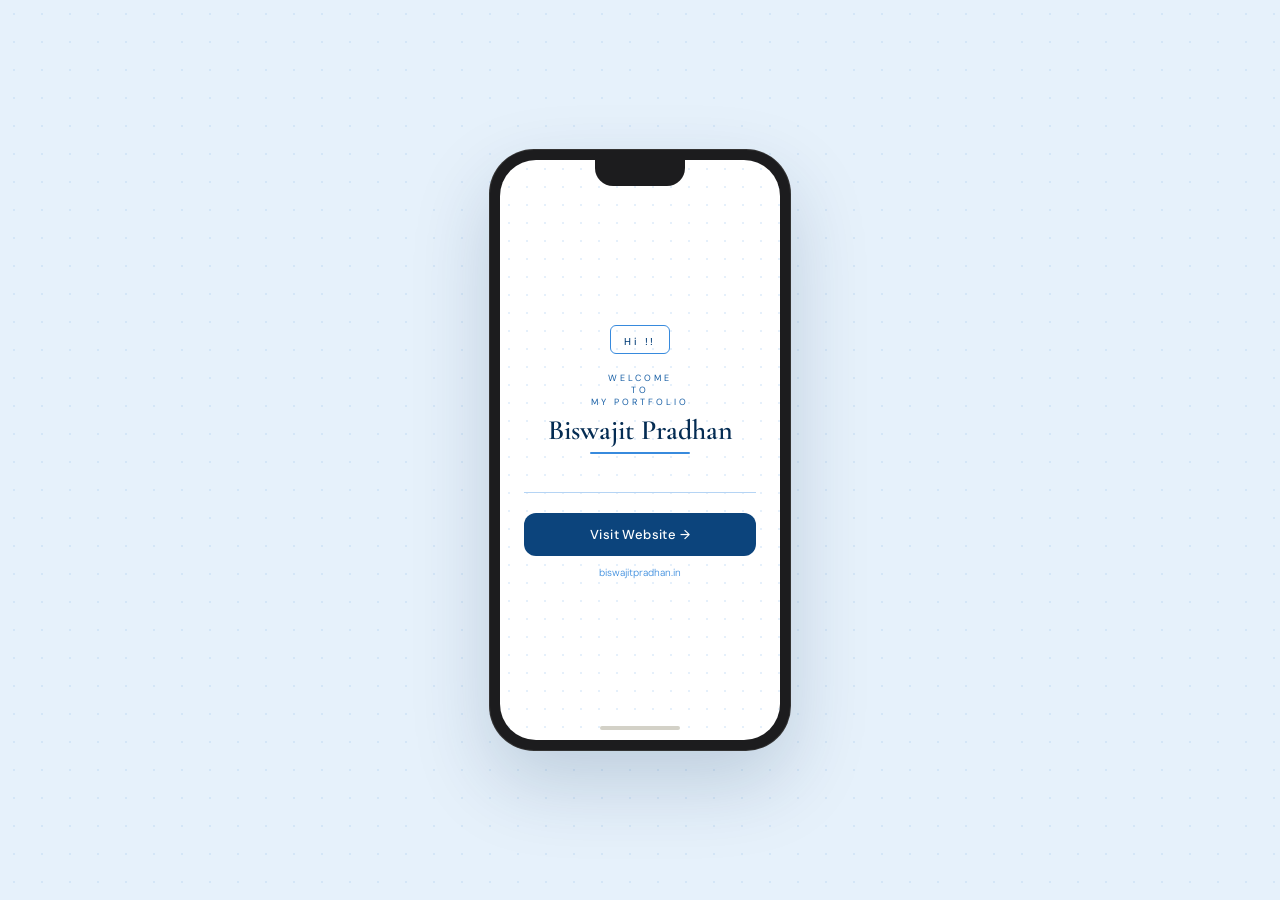
==== commit a11bed46: "update of new landing page" ====
--- a/index.html
+++ b/index.html
@@ -222,16 +222,16 @@
     <div class="phone-dots"></div>
 
     <div class="phone-content">
-      <div class="badge"><span>GCEK</span></div>
-      <p class="govt">GOVERNMENT</p>
-      <h1 class="name">College of<br>Engineering</h1>
+      <div class="badge"><span>Hi !!</span></div>
+      <p class="govt">WELCOME<br> TO <br>MY PORTFOLIO</p>
+      <h1 class="name">Biswajit Pradhan </h1>
       <div class="bar"></div>
-      <p class="location">Keonjhar, Odisha</p>
+      <p class="location"></p>
       <div class="divider"></div>
-      <a class="visit-btn" href="https://gcekjr-website.vercel.app/" target="_blank" rel="noopener">
+      <a class="visit-btn" href="/index-test.html" target="_blank" rel="noopener">
         Visit Website &rarr;
       </a>
-      <p class="sub-url">gcekjr.ac.in</p>
+      <p class="sub-url">biswajitpradhan.in</p>
     </div>
 
     <div class="home-bar"></div>
